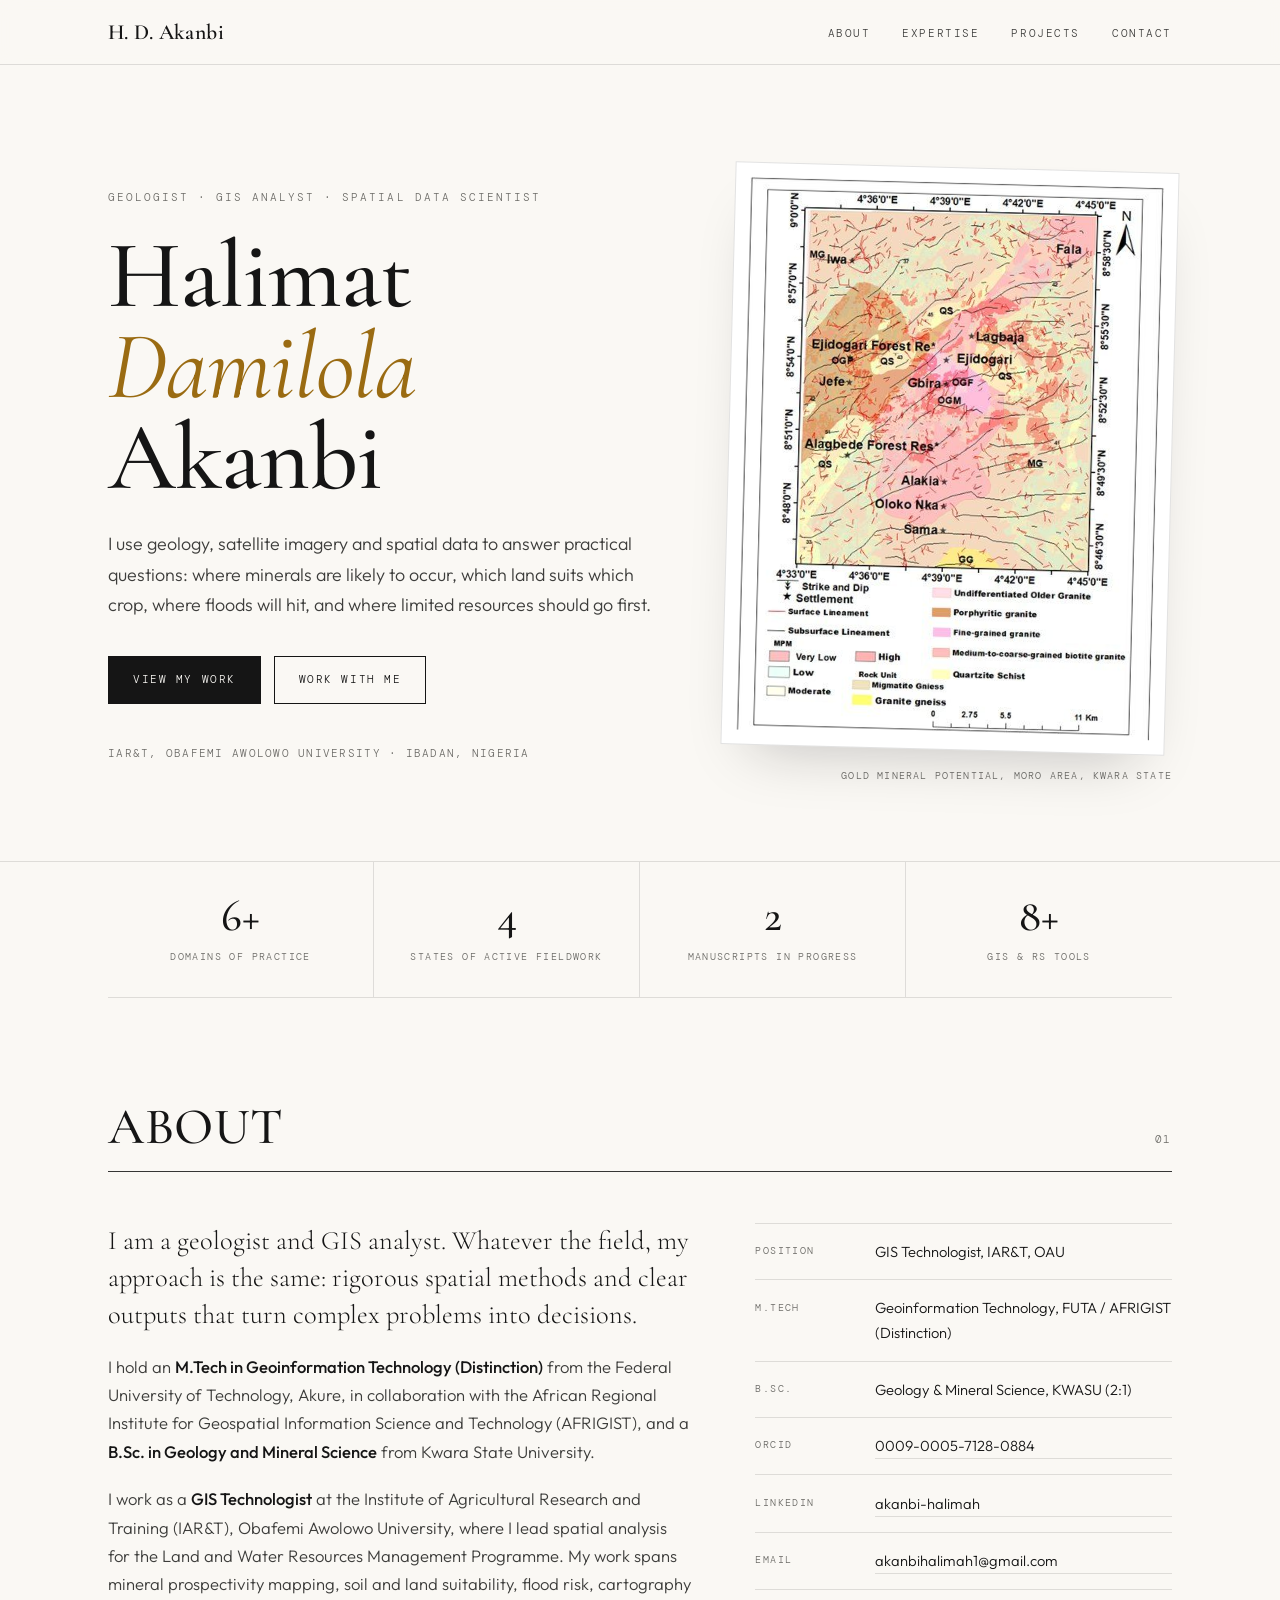
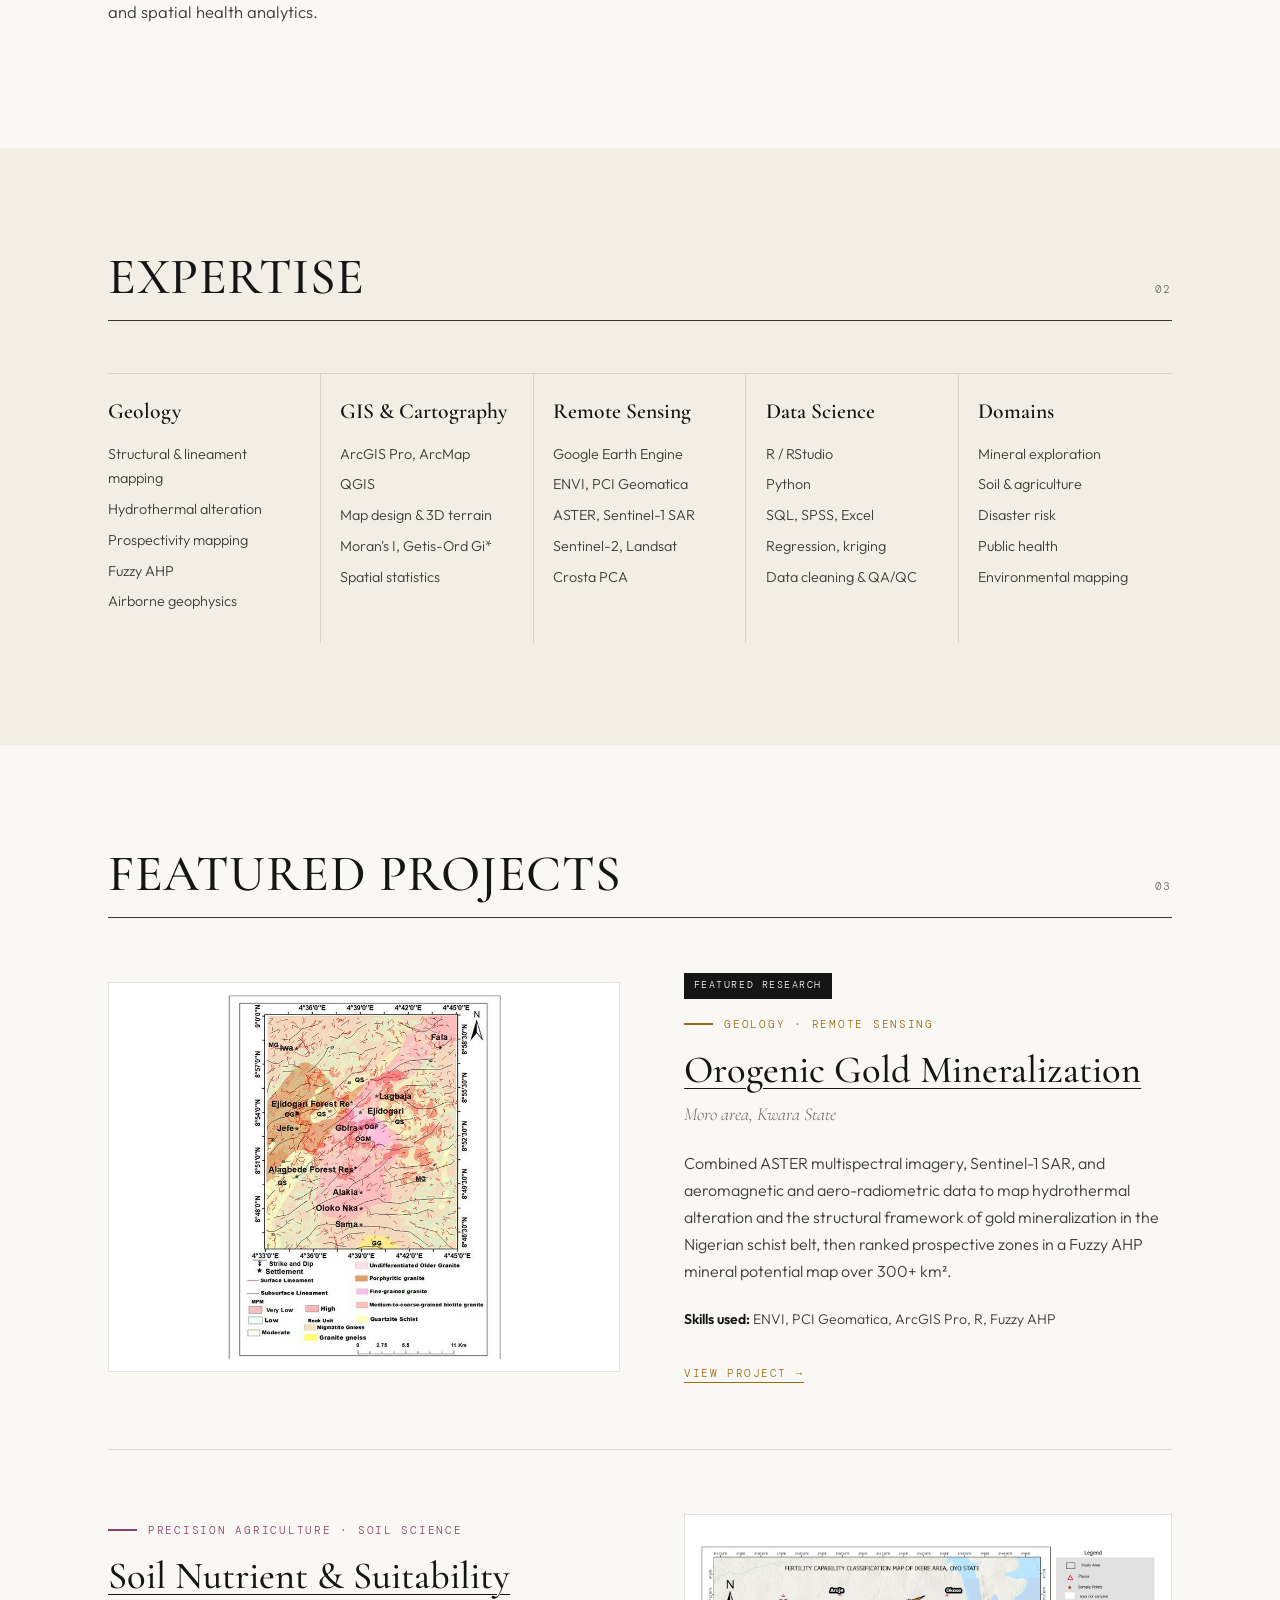
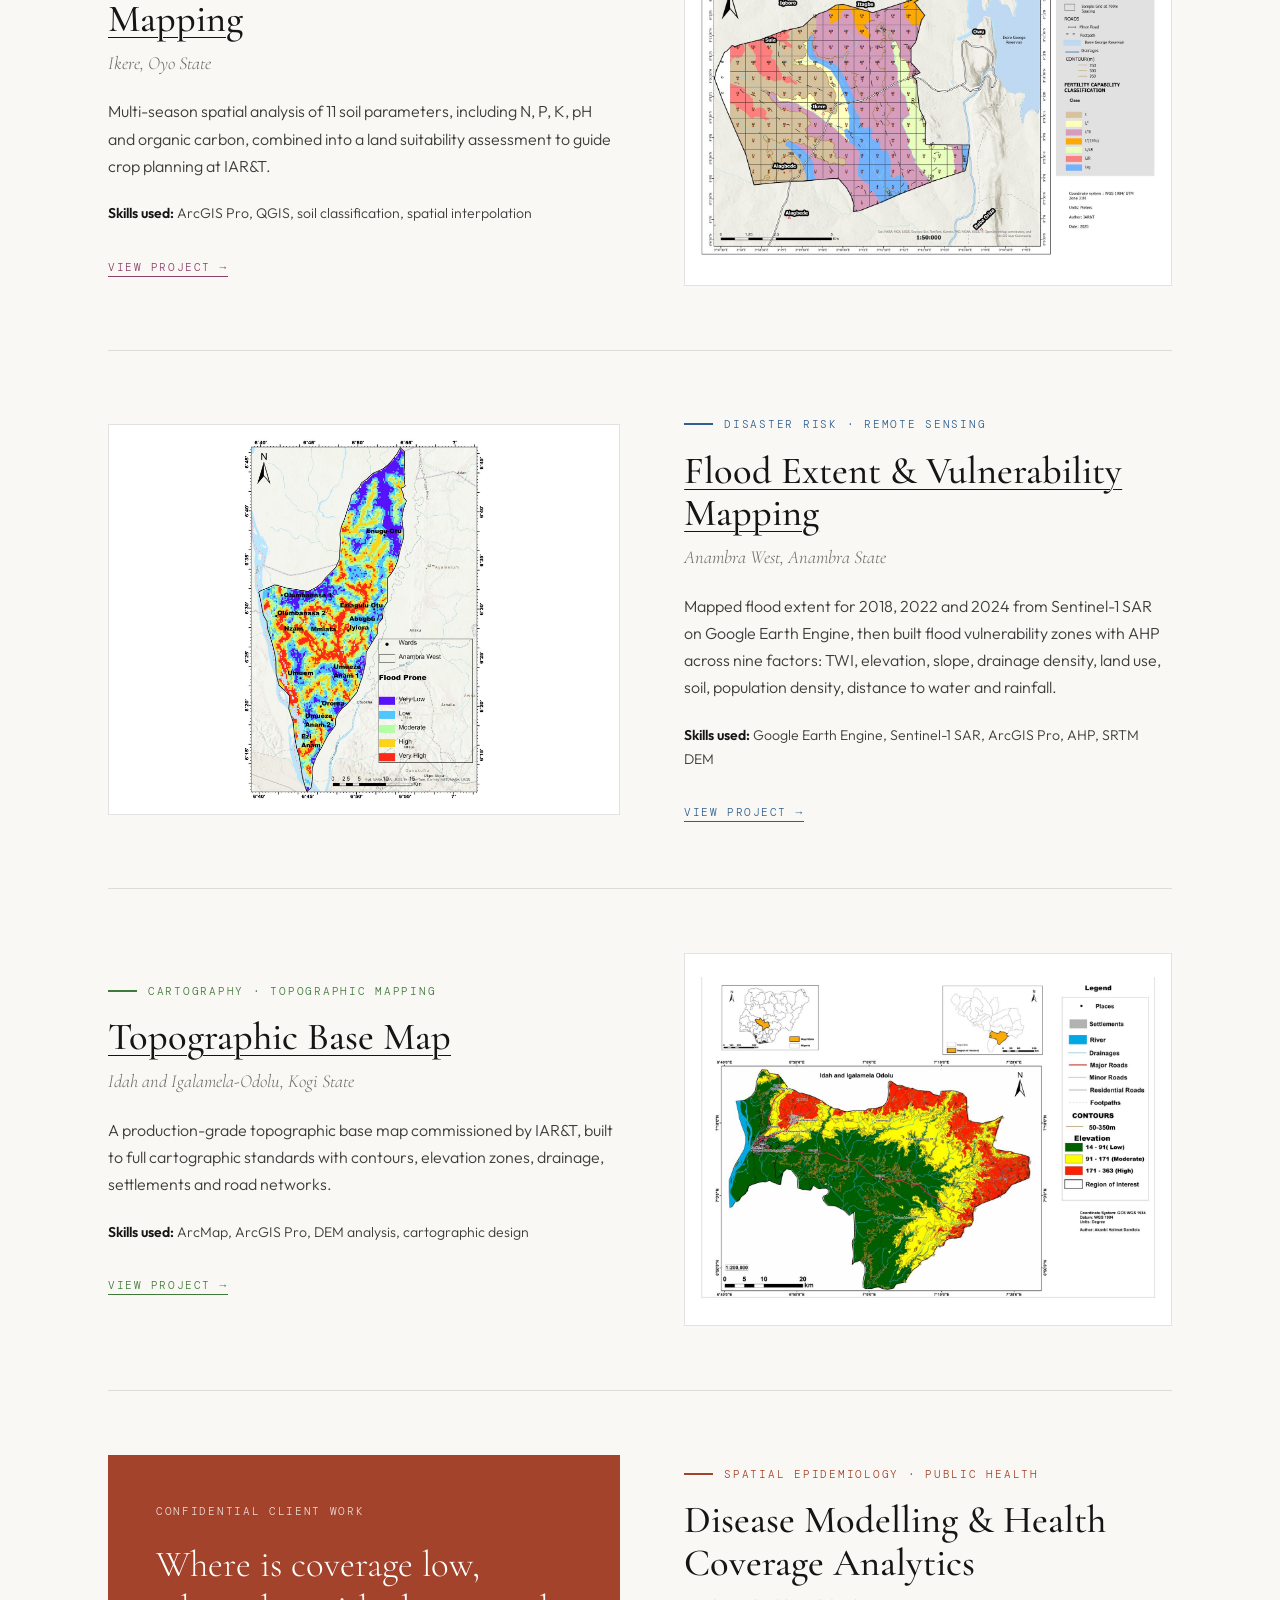
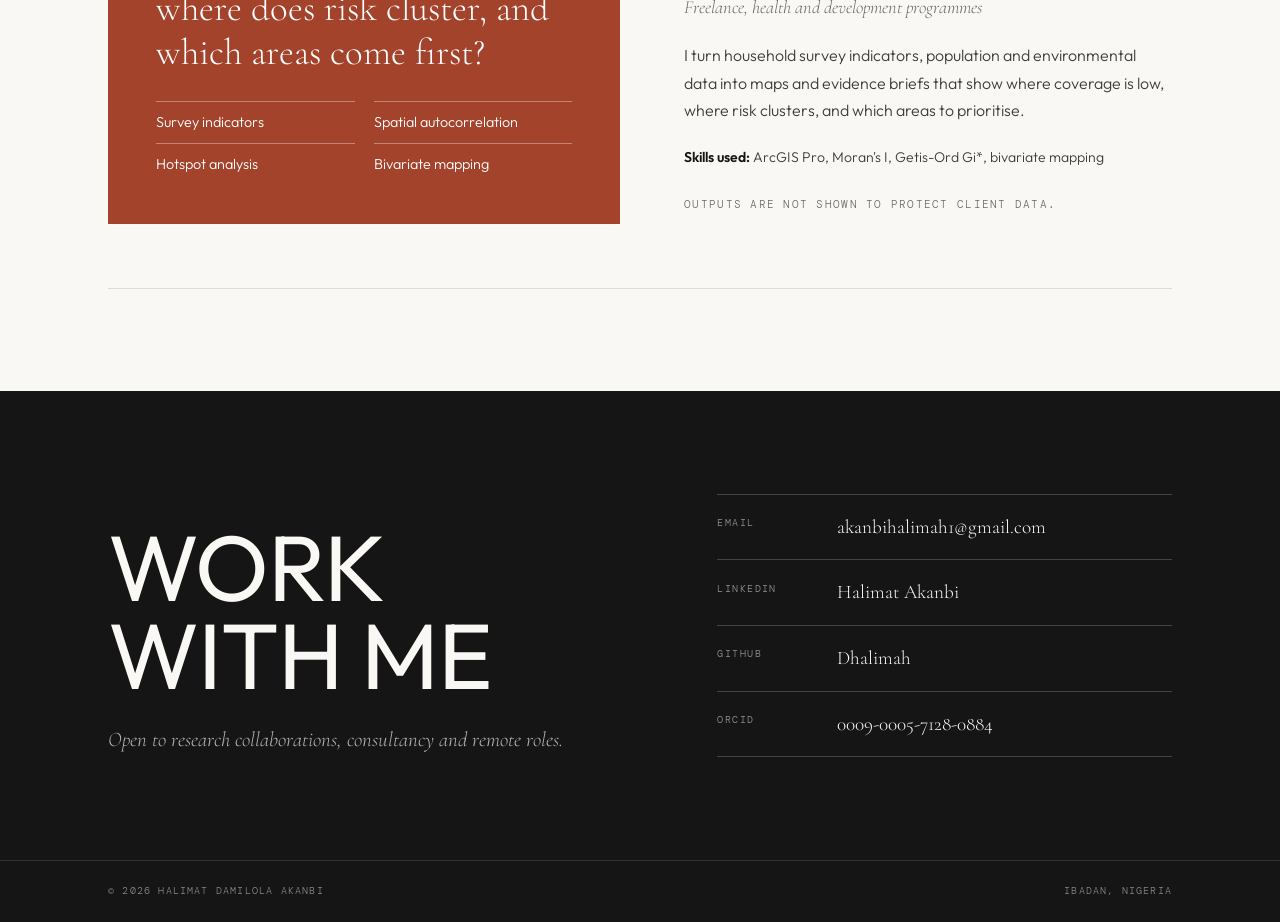
==== index.html @ be4db4fb "Light editorial redesign, remove confidential client project" ====
<!DOCTYPE html>
<html lang="en">
<head>
  <meta charset="UTF-8" />
  <meta name="viewport" content="width=device-width, initial-scale=1.0" />
  <title>Halimat Damilola Akanbi | Geologist and GIS Analyst</title>
  <meta name="description" content="Portfolio of Halimat Damilola Akanbi, geologist and GIS analyst: mineral prospectivity, soil and land mapping, flood risk, cartography and spatial health analytics." />
  <link rel="preconnect" href="https://fonts.googleapis.com">
  <link rel="preconnect" href="https://fonts.gstatic.com" crossorigin>
  <link href="https://fonts.googleapis.com/css2?family=Cormorant+Garamond:ital,wght@0,400;0,500;0,600;1,400&family=DM+Mono:wght@400;500&family=Outfit:wght@300;400;500;600&display=swap" rel="stylesheet">
  <style>
    *, *::before, *::after { margin: 0; padding: 0; box-sizing: border-box; }

    :root {
      --paper: #faf8f4;
      --paper-2: #f2eee6;
      --white: #ffffff;
      --ink: #151515;
      --ink-soft: #3d3d3b;
      --muted: #6b6a66;
      --rule: rgba(21,21,21,0.12);
      --rule-strong: rgba(21,21,21,0.85);

      /* one accent per project, taken from the maps themselves */
      --gold: #9a6b12;
      --soil: #8c3f6b;
      --flood: #2f5f8f;
      --topo: #3f7a3a;
      --health: #a3432c;

      --serif: 'Cormorant Garamond', Georgia, serif;
      --sans: 'Outfit', system-ui, sans-serif;
      --mono: 'DM Mono', ui-monospace, monospace;
      --max: 1160px;
      --gutter: clamp(16px, 4vw, 48px);
    }

    html { scroll-behavior: smooth; }
    body { background: var(--paper); color: var(--ink); font-family: var(--sans); font-weight: 300; line-height: 1.7; overflow-x: hidden; -webkit-font-smoothing: antialiased; }
    img { display: block; max-width: 100%; }
    a { color: inherit; }
    .wrap { max-width: var(--max); margin: 0 auto; padding: 0 var(--gutter); }

    /* NAV */
    nav { position: sticky; top: 0; z-index: 50; background: rgba(250,248,244,0.92); backdrop-filter: blur(10px); border-bottom: 1px solid var(--rule); }
    .nav-inner { display: flex; align-items: center; justify-content: space-between; height: 64px; }
    .logo { font-family: var(--serif); font-size: 1.35rem; font-weight: 600; letter-spacing: 0.02em; text-decoration: none; }
    .nav-links { display: flex; gap: 2rem; list-style: none; }
    .nav-links a { font-family: var(--mono); font-size: 0.7rem; letter-spacing: 0.14em; text-transform: uppercase; text-decoration: none; color: var(--ink-soft); transition: color .2s; }
    .nav-links a:hover { color: var(--ink); }

    /* HERO */
    .hero { padding: clamp(3.5rem, 8vw, 6.5rem) 0 clamp(3rem, 6vw, 5rem); border-bottom: 1px solid var(--rule); }
    .hero-grid { display: grid; grid-template-columns: 1.25fr 1fr; gap: clamp(2rem, 5vw, 5rem); align-items: center; }
    .eyebrow { font-family: var(--mono); font-size: 0.7rem; letter-spacing: 0.18em; text-transform: uppercase; color: var(--muted); margin-bottom: 1.4rem; }
    .hero h1 { font-family: var(--serif); font-weight: 500; font-size: clamp(3rem, 7.5vw, 6rem); line-height: 0.95; letter-spacing: -0.01em; margin-bottom: 1.6rem; }
    .hero h1 em { font-style: italic; font-weight: 400; color: var(--gold); }
    .hero-lede { font-size: clamp(1.02rem, 1.4vw, 1.15rem); color: var(--ink-soft); max-width: 34rem; margin-bottom: 2.2rem; }
    .actions { display: flex; flex-wrap: wrap; gap: 0.8rem; }
    .btn { display: inline-flex; align-items: center; gap: .5rem; padding: 0.85rem 1.5rem; font-family: var(--mono); font-size: 0.7rem; letter-spacing: 0.14em; text-transform: uppercase; text-decoration: none; border: 1px solid var(--ink); transition: background .2s, color .2s; }
    .btn-solid { background: var(--ink); color: var(--paper); }
    .btn-solid:hover { background: var(--gold); border-color: var(--gold); }
    .btn-line:hover { background: var(--ink); color: var(--paper); }
    .hero-plate { position: relative; }
    .hero-plate .frame { background: var(--white); border: 1px solid var(--rule); padding: 14px; box-shadow: 0 30px 60px -30px rgba(21,21,21,0.25); transform: rotate(1.5deg); }
    .hero-plate img { width: 100%; height: auto; aspect-ratio: 3 / 4; object-fit: contain; background: var(--white); }
    .hero-plate figcaption { font-family: var(--mono); font-size: 0.62rem; letter-spacing: 0.12em; text-transform: uppercase; color: var(--muted); margin-top: 1.1rem; text-align: right; }
    .hero-base { font-family: var(--mono); font-size: 0.66rem; letter-spacing: 0.12em; text-transform: uppercase; color: var(--muted); margin-top: 2.6rem; }

    /* STATS */
    .stats { display: grid; grid-template-columns: repeat(4, 1fr); border-bottom: 1px solid var(--rule); }
    .stat { padding: 2rem 1rem; text-align: center; border-right: 1px solid var(--rule); }
    .stat:last-child { border-right: none; }
    .stat-num { font-family: var(--serif); font-size: clamp(2rem, 4vw, 2.8rem); font-weight: 500; line-height: 1; display: block; }
    .stat-label { font-family: var(--mono); font-size: 0.62rem; letter-spacing: 0.14em; text-transform: uppercase; color: var(--muted); margin-top: .6rem; display: block; }

    /* SECTIONS */
    section { padding: clamp(4rem, 8vw, 6.5rem) 0; }
    .section-head { display: flex; align-items: baseline; justify-content: space-between; gap: 1rem; border-bottom: 1px solid var(--rule-strong); padding-bottom: 1rem; margin-bottom: clamp(2rem, 4vw, 3.2rem); }
    .section-head h2 { font-family: var(--serif); font-weight: 500; font-size: clamp(2rem, 4.5vw, 3.2rem); line-height: 1.05; text-transform: uppercase; letter-spacing: 0.01em; }
    .section-head .num { font-family: var(--mono); font-size: 0.7rem; letter-spacing: 0.14em; color: var(--muted); }

    /* ABOUT */
    .about-grid { display: grid; grid-template-columns: 1.4fr 1fr; gap: clamp(2rem, 5vw, 5rem); }
    .about-text p { font-size: 1.04rem; color: var(--ink-soft); margin-bottom: 1.2rem; }
    .about-text p:first-child { font-family: var(--serif); font-size: clamp(1.35rem, 2.2vw, 1.65rem); line-height: 1.4; color: var(--ink); }
    .about-text strong { font-weight: 500; color: var(--ink); }
    .facts { list-style: none; border-top: 1px solid var(--rule); }
    .facts li { display: grid; grid-template-columns: 6.5rem 1fr; gap: 1rem; padding: 0.95rem 0; border-bottom: 1px solid var(--rule); font-size: 0.92rem; }
    .facts span { font-family: var(--mono); font-size: 0.64rem; letter-spacing: 0.14em; text-transform: uppercase; color: var(--muted); padding-top: .2rem; }
    .facts a { text-decoration: none; border-bottom: 1px solid var(--rule); }
    .facts a:hover { border-color: var(--ink); }

    /* EXPERTISE */
    #expertise { background: var(--paper-2); }
    .skills { display: grid; grid-template-columns: repeat(5, 1fr); gap: 0; border-top: 1px solid var(--rule); }
    .skill { padding: 1.6rem 1.2rem 1.6rem 0; border-right: 1px solid var(--rule); padding-left: 1.2rem; }
    .skill:first-child { padding-left: 0; }
    .skill:last-child { border-right: none; }
    .skill h3 { font-family: var(--serif); font-size: 1.35rem; font-weight: 600; line-height: 1.15; margin-bottom: .9rem; }
    .skill ul { list-style: none; }
    .skill li { font-size: 0.9rem; color: var(--ink-soft); padding: .2rem 0; }

    /* PROJECTS */
    .project { display: grid; grid-template-columns: 1.05fr 1fr; gap: clamp(2rem, 5vw, 4.5rem); align-items: center; padding: clamp(2.5rem, 5vw, 4rem) 0; border-bottom: 1px solid var(--rule); }
    .project:first-of-type { padding-top: 0; }
    .project.flip .plate { order: 2; }
    .plate { display: block; background: var(--white); border: 1px solid var(--rule); padding: 12px; text-decoration: none; transition: transform .3s, box-shadow .3s; }
    .plate:hover { transform: translateY(-4px); box-shadow: 0 24px 48px -28px rgba(21,21,21,0.35); }
    .plate img { width: 100%; height: auto; aspect-ratio: 4 / 3; object-fit: contain; background: var(--white); }
    .plate.text-plate { aspect-ratio: auto; background: var(--health); color: #fff; padding: clamp(1.8rem, 4vw, 3rem); border: none; }
    .text-plate .tp-label { font-family: var(--mono); font-size: 0.66rem; letter-spacing: 0.16em; text-transform: uppercase; opacity: .8; margin-bottom: 1.4rem; }
    .text-plate .tp-big { font-family: var(--serif); font-size: clamp(1.6rem, 3vw, 2.3rem); line-height: 1.2; margin-bottom: 1.6rem; }
    .text-plate ul { list-style: none; display: grid; grid-template-columns: 1fr 1fr; gap: .5rem 1.2rem; }
    .text-plate li { font-size: .9rem; border-top: 1px solid rgba(255,255,255,.35); padding-top: .5rem; }
    .domain { font-family: var(--mono); font-size: 0.68rem; letter-spacing: 0.16em; text-transform: uppercase; margin-bottom: 1rem; display: flex; align-items: center; gap: .7rem; }
    .domain::before { content: ''; width: 1.8rem; height: 2px; background: currentColor; }
    .project h3 { font-family: var(--serif); font-weight: 500; font-size: clamp(1.7rem, 3vw, 2.4rem); line-height: 1.1; margin-bottom: .5rem; }
    .project h3 a { text-decoration: underline; text-decoration-thickness: 1px; text-underline-offset: 6px; }
    .project .place { font-family: var(--serif); font-style: italic; font-size: 1.15rem; color: var(--muted); margin-bottom: 1.2rem; }
    .project p.desc { color: var(--ink-soft); margin-bottom: 1.4rem; }
    .used { font-size: 0.88rem; color: var(--ink-soft); margin-bottom: 1.6rem; }
    .used b { font-weight: 600; color: var(--ink); }
    .more { font-family: var(--mono); font-size: 0.7rem; letter-spacing: 0.14em; text-transform: uppercase; text-decoration: none; border-bottom: 1px solid currentColor; padding-bottom: 2px; }
    .note { font-family: var(--mono); font-size: 0.66rem; letter-spacing: 0.12em; text-transform: uppercase; color: var(--muted); }
    .featured-tag { display: inline-block; font-family: var(--mono); font-size: 0.6rem; letter-spacing: 0.16em; text-transform: uppercase; background: var(--ink); color: var(--paper); padding: .3rem .6rem; margin-bottom: 1rem; }
    .c-gold { color: var(--gold); } .c-soil { color: var(--soil); } .c-flood { color: var(--flood); } .c-topo { color: var(--topo); } .c-health { color: var(--health); }

    /* CONTACT */
    #contact { background: var(--ink); color: var(--paper); }
    .contact-grid { display: grid; grid-template-columns: 1.2fr 1fr; gap: clamp(2rem, 5vw, 5rem); align-items: end; }
    #contact h2 { font-family: var(--sans); font-weight: 400; font-size: clamp(3rem, 8vw, 5.8rem); line-height: 0.95; letter-spacing: -0.01em; text-transform: uppercase; }
    #contact .sub { font-family: var(--serif); font-style: italic; font-size: 1.3rem; color: rgba(250,248,244,.7); margin-top: 1.4rem; }
    .contact-list { list-style: none; }
    .contact-list li { border-top: 1px solid rgba(250,248,244,.2); padding: 1rem 0; display: grid; grid-template-columns: 6.5rem 1fr; gap: 1rem; }
    .contact-list li:last-child { border-bottom: 1px solid rgba(250,248,244,.2); }
    .contact-list span { font-family: var(--mono); font-size: 0.64rem; letter-spacing: 0.14em; text-transform: uppercase; color: rgba(250,248,244,.55); padding-top: .2rem; }
    .contact-list a { font-family: var(--serif); font-size: 1.2rem; text-decoration: none; overflow-wrap: anywhere; }
    .contact-list a:hover { text-decoration: underline; text-underline-offset: 4px; }
    footer { background: var(--ink); color: rgba(250,248,244,.5); border-top: 1px solid rgba(250,248,244,.12); padding: 1.4rem 0; font-family: var(--mono); font-size: 0.62rem; letter-spacing: 0.12em; text-transform: uppercase; }
    footer .wrap { display: flex; justify-content: space-between; gap: 1rem; flex-wrap: wrap; }

    /* RESPONSIVE */
    @media (max-width: 960px) {
      .skills { grid-template-columns: repeat(2, 1fr); }
      .skill { border-right: none; border-bottom: 1px solid var(--rule); padding-left: 0; }
    }
    @media (max-width: 820px) {
      .nav-links { gap: 1.1rem; }
      .hero-grid, .about-grid, .contact-grid, .project { grid-template-columns: 1fr; }
      .hero-plate { max-width: 380px; }
      .project.flip .plate { order: 0; }
      .stats { grid-template-columns: repeat(2, 1fr); }
      .stat:nth-child(2) { border-right: none; }
      .stat:nth-child(-n+2) { border-bottom: 1px solid var(--rule); }
    }
    @media (max-width: 560px) {
      .nav-links li:nth-child(2) { display: none; }
      .nav-links a { font-size: 0.62rem; }
      .skills { grid-template-columns: 1fr; }
      .text-plate ul { grid-template-columns: 1fr; }
      .facts li, .contact-list li { grid-template-columns: 1fr; gap: .2rem; }
    }
  </style>
</head>
<body>

  <nav>
    <div class="wrap nav-inner">
      <a href="#" class="logo">H. D. Akanbi</a>
      <ul class="nav-links">
        <li><a href="#about">About</a></li>
        <li><a href="#expertise">Expertise</a></li>
        <li><a href="#projects">Projects</a></li>
        <li><a href="#contact">Contact</a></li>
      </ul>
    </div>
  </nav>

  <header class="hero">
    <div class="wrap hero-grid">
      <div>
        <p class="eyebrow">Geologist · GIS Analyst · Spatial Data Scientist</p>
        <h1>Halimat<br><em>Damilola</em><br>Akanbi</h1>
        <p class="hero-lede">
          I use geology, satellite imagery and spatial data to answer practical questions:
          where minerals are likely to occur, which land suits which crop, where floods will hit,
          and where limited resources should go first.
        </p>
        <div class="actions">
          <a href="#projects" class="btn btn-solid">View my work</a>
          <a href="#contact" class="btn btn-line">Work with me</a>
        </div>
        <p class="hero-base">IAR&amp;T, Obafemi Awolowo University · Ibadan, Nigeria</p>
      </div>
      <figure class="hero-plate">
        <div class="frame"><img src="thumb_gold.jpg" alt="Gold mineral potential map of the Moro area, Kwara State" width="506" height="676"></div>
        <figcaption>Gold mineral potential, Moro area, Kwara State</figcaption>
      </figure>
    </div>
  </header>

  <div class="wrap">
    <div class="stats">
      <div class="stat"><span class="stat-num">6+</span><span class="stat-label">Domains of practice</span></div>
      <div class="stat"><span class="stat-num">4</span><span class="stat-label">States of active fieldwork</span></div>
      <div class="stat"><span class="stat-num">2</span><span class="stat-label">Manuscripts in progress</span></div>
      <div class="stat"><span class="stat-num">8+</span><span class="stat-label">GIS &amp; RS tools</span></div>
    </div>
  </div>

  <section id="about">
    <div class="wrap">
      <div class="section-head"><h2>About</h2><span class="num">01</span></div>
      <div class="about-grid">
        <div class="about-text">
          <p>I am a geologist and GIS analyst. Whatever the field, my approach is the same: rigorous spatial methods and clear outputs that turn complex problems into decisions.</p>
          <p>I hold an <strong>M.Tech in Geoinformation Technology (Distinction)</strong> from the Federal University of Technology, Akure, in collaboration with the African Regional Institute for Geospatial Information Science and Technology (AFRIGIST), and a <strong>B.Sc. in Geology and Mineral Science</strong> from Kwara State University.</p>
          <p>I work as a <strong>GIS Technologist</strong> at the Institute of Agricultural Research and Training (IAR&amp;T), Obafemi Awolowo University, where I lead spatial analysis for the Land and Water Resources Management Programme. My work spans mineral prospectivity mapping, soil and land suitability, flood risk, cartography and spatial health analytics.</p>
        </div>
        <ul class="facts">
          <li><span>Position</span>GIS Technologist, IAR&amp;T, OAU</li>
          <li><span>M.Tech</span>Geoinformation Technology, FUTA / AFRIGIST (Distinction)</li>
          <li><span>B.Sc.</span>Geology &amp; Mineral Science, KWASU (2:1)</li>
          <li><span>ORCID</span><a href="https://orcid.org/0009-0005-7128-0884" target="_blank" rel="noopener">0009-0005-7128-0884</a></li>
          <li><span>LinkedIn</span><a href="https://www.linkedin.com/in/akanbi-halimah" target="_blank" rel="noopener">akanbi-halimah</a></li>
          <li><span>Email</span><a href="mailto:akanbihalimah1@gmail.com">akanbihalimah1@gmail.com</a></li>
        </ul>
      </div>
    </div>
  </section>

  <section id="expertise">
    <div class="wrap">
      <div class="section-head"><h2>Expertise</h2><span class="num">02</span></div>
      <div class="skills">
        <div class="skill">
          <h3>Geology</h3>
          <ul><li>Structural &amp; lineament mapping</li><li>Hydrothermal alteration</li><li>Prospectivity mapping</li><li>Fuzzy AHP</li><li>Airborne geophysics</li></ul>
        </div>
        <div class="skill">
          <h3>GIS &amp; Cartography</h3>
          <ul><li>ArcGIS Pro, ArcMap</li><li>QGIS</li><li>Map design &amp; 3D terrain</li><li>Moran's I, Getis-Ord Gi*</li><li>Spatial statistics</li></ul>
        </div>
        <div class="skill">
          <h3>Remote Sensing</h3>
          <ul><li>Google Earth Engine</li><li>ENVI, PCI Geomatica</li><li>ASTER, Sentinel-1 SAR</li><li>Sentinel-2, Landsat</li><li>Crosta PCA</li></ul>
        </div>
        <div class="skill">
          <h3>Data Science</h3>
          <ul><li>R / RStudio</li><li>Python</li><li>SQL, SPSS, Excel</li><li>Regression, kriging</li><li>Data cleaning &amp; QA/QC</li></ul>
        </div>
        <div class="skill">
          <h3>Domains</h3>
          <ul><li>Mineral exploration</li><li>Soil &amp; agriculture</li><li>Disaster risk</li><li>Public health</li><li>Environmental mapping</li></ul>
        </div>
      </div>
    </div>
  </section>

  <section id="projects">
    <div class="wrap">
      <div class="section-head"><h2>Featured Projects</h2><span class="num">03</span></div>

      <article class="project">
        <a class="plate" href="gold-mineralization.html"><img src="thumb_gold.jpg" alt="Gold mineral potential map, Moro area" loading="lazy" width="506" height="676"></a>
        <div>
          <span class="featured-tag">Featured research</span>
          <p class="domain c-gold">Geology · Remote Sensing</p>
          <h3><a href="gold-mineralization.html">Orogenic Gold Mineralization</a></h3>
          <p class="place">Moro area, Kwara State</p>
          <p class="desc">Combined ASTER multispectral imagery, Sentinel-1 SAR, and aeromagnetic and aero-radiometric data to map hydrothermal alteration and the structural framework of gold mineralization in the Nigerian schist belt, then ranked prospective zones in a Fuzzy AHP mineral potential map over 300+ km².</p>
          <p class="used"><b>Skills used:</b> ENVI, PCI Geomatica, ArcGIS Pro, R, Fuzzy AHP</p>
          <a class="more c-gold" href="gold-mineralization.html">View project →</a>
        </div>
      </article>

      <article class="project flip">
        <a class="plate" href="soil-mapping.html"><img src="thumb_soil.jpg" alt="Fertility capability classification map, Ikere area, Oyo State" loading="lazy" width="1400" height="957"></a>
        <div>
          <p class="domain c-soil">Precision Agriculture · Soil Science</p>
          <h3><a href="soil-mapping.html">Soil Nutrient &amp; Suitability Mapping</a></h3>
          <p class="place">Ikere, Oyo State</p>
          <p class="desc">Multi-season spatial analysis of 11 soil parameters, including N, P, K, pH and organic carbon, combined into a land suitability assessment to guide crop planning at IAR&amp;T.</p>
          <p class="used"><b>Skills used:</b> ArcGIS Pro, QGIS, soil classification, spatial interpolation</p>
          <a class="more c-soil" href="soil-mapping.html">View project →</a>
        </div>
      </article>

      <article class="project">
        <a class="plate" href="flood-vulnerability.html"><img src="thumb_flood.jpg" alt="Flood-prone areas map, Anambra West" loading="lazy" width="944" height="1400"></a>
        <div>
          <p class="domain c-flood">Disaster Risk · Remote Sensing</p>
          <h3><a href="flood-vulnerability.html">Flood Extent &amp; Vulnerability Mapping</a></h3>
          <p class="place">Anambra West, Anambra State</p>
          <p class="desc">Mapped flood extent for 2018, 2022 and 2024 from Sentinel-1 SAR on Google Earth Engine, then built flood vulnerability zones with AHP across nine factors: TWI, elevation, slope, drainage density, land use, soil, population density, distance to water and rainfall.</p>
          <p class="used"><b>Skills used:</b> Google Earth Engine, Sentinel-1 SAR, ArcGIS Pro, AHP, SRTM DEM</p>
          <a class="more c-flood" href="flood-vulnerability.html">View project →</a>
        </div>
      </article>

      <article class="project flip">
        <a class="plate" href="topographic-map.html"><img src="thumb_topo.jpg" alt="Topographic base map, Idah and Igalamela-Odolu" loading="lazy" width="1400" height="984"></a>
        <div>
          <p class="domain c-topo">Cartography · Topographic Mapping</p>
          <h3><a href="topographic-map.html">Topographic Base Map</a></h3>
          <p class="place">Idah and Igalamela-Odolu, Kogi State</p>
          <p class="desc">A production-grade topographic base map commissioned by IAR&amp;T, built to full cartographic standards with contours, elevation zones, drainage, settlements and road networks.</p>
          <p class="used"><b>Skills used:</b> ArcMap, ArcGIS Pro, DEM analysis, cartographic design</p>
          <a class="more c-topo" href="topographic-map.html">View project →</a>
        </div>
      </article>

      <article class="project">
        <div class="plate text-plate">
          <p class="tp-label">Confidential client work</p>
          <p class="tp-big">Where is coverage low, where does risk cluster, and which areas come first?</p>
          <ul><li>Survey indicators</li><li>Spatial autocorrelation</li><li>Hotspot analysis</li><li>Bivariate mapping</li></ul>
        </div>
        <div>
          <p class="domain c-health">Spatial Epidemiology · Public Health</p>
          <h3>Disease Modelling &amp; Health Coverage Analytics</h3>
          <p class="place">Freelance, health and development programmes</p>
          <p class="desc">I turn household survey indicators, population and environmental data into maps and evidence briefs that show where coverage is low, where risk clusters, and which areas to prioritise.</p>
          <p class="used"><b>Skills used:</b> ArcGIS Pro, Moran's I, Getis-Ord Gi*, bivariate mapping</p>
          <p class="note">Outputs are not shown to protect client data.</p>
        </div>
      </article>
    </div>
  </section>

  <section id="contact">
    <div class="wrap contact-grid">
      <div>
        <h2>Work<br>with me</h2>
        <p class="sub">Open to research collaborations, consultancy and remote roles.</p>
      </div>
      <ul class="contact-list">
        <li><span>Email</span><a href="mailto:akanbihalimah1@gmail.com">akanbihalimah1@gmail.com</a></li>
        <li><span>LinkedIn</span><a href="https://www.linkedin.com/in/akanbi-halimah" target="_blank" rel="noopener">Halimat Akanbi</a></li>
        <li><span>GitHub</span><a href="https://github.com/Dhalimah" target="_blank" rel="noopener">Dhalimah</a></li>
        <li><span>ORCID</span><a href="https://orcid.org/0009-0005-7128-0884" target="_blank" rel="noopener">0009-0005-7128-0884</a></li>
      </ul>
    </div>
  </section>
  <footer>
    <div class="wrap"><span>© 2026 Halimat Damilola Akanbi</span><span>Ibadan, Nigeria</span></div>
  </footer>

</body>
</html>
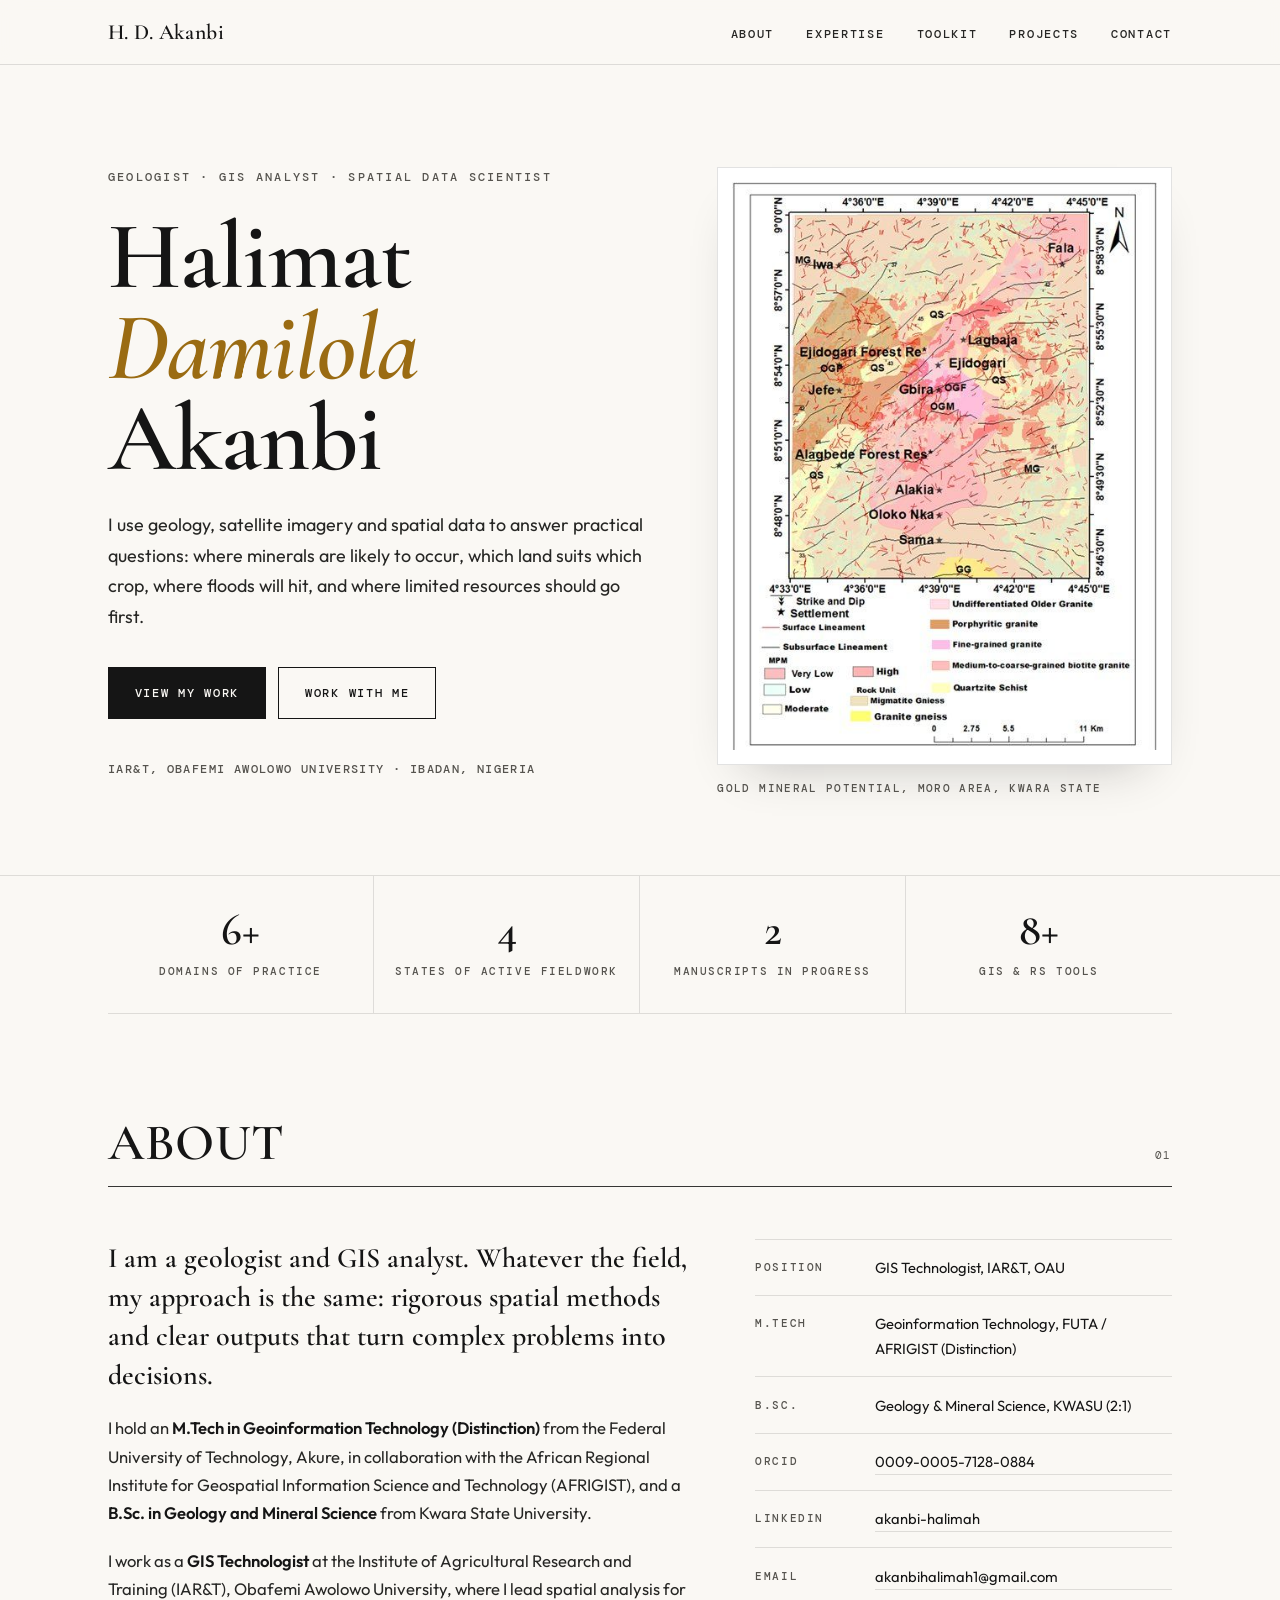
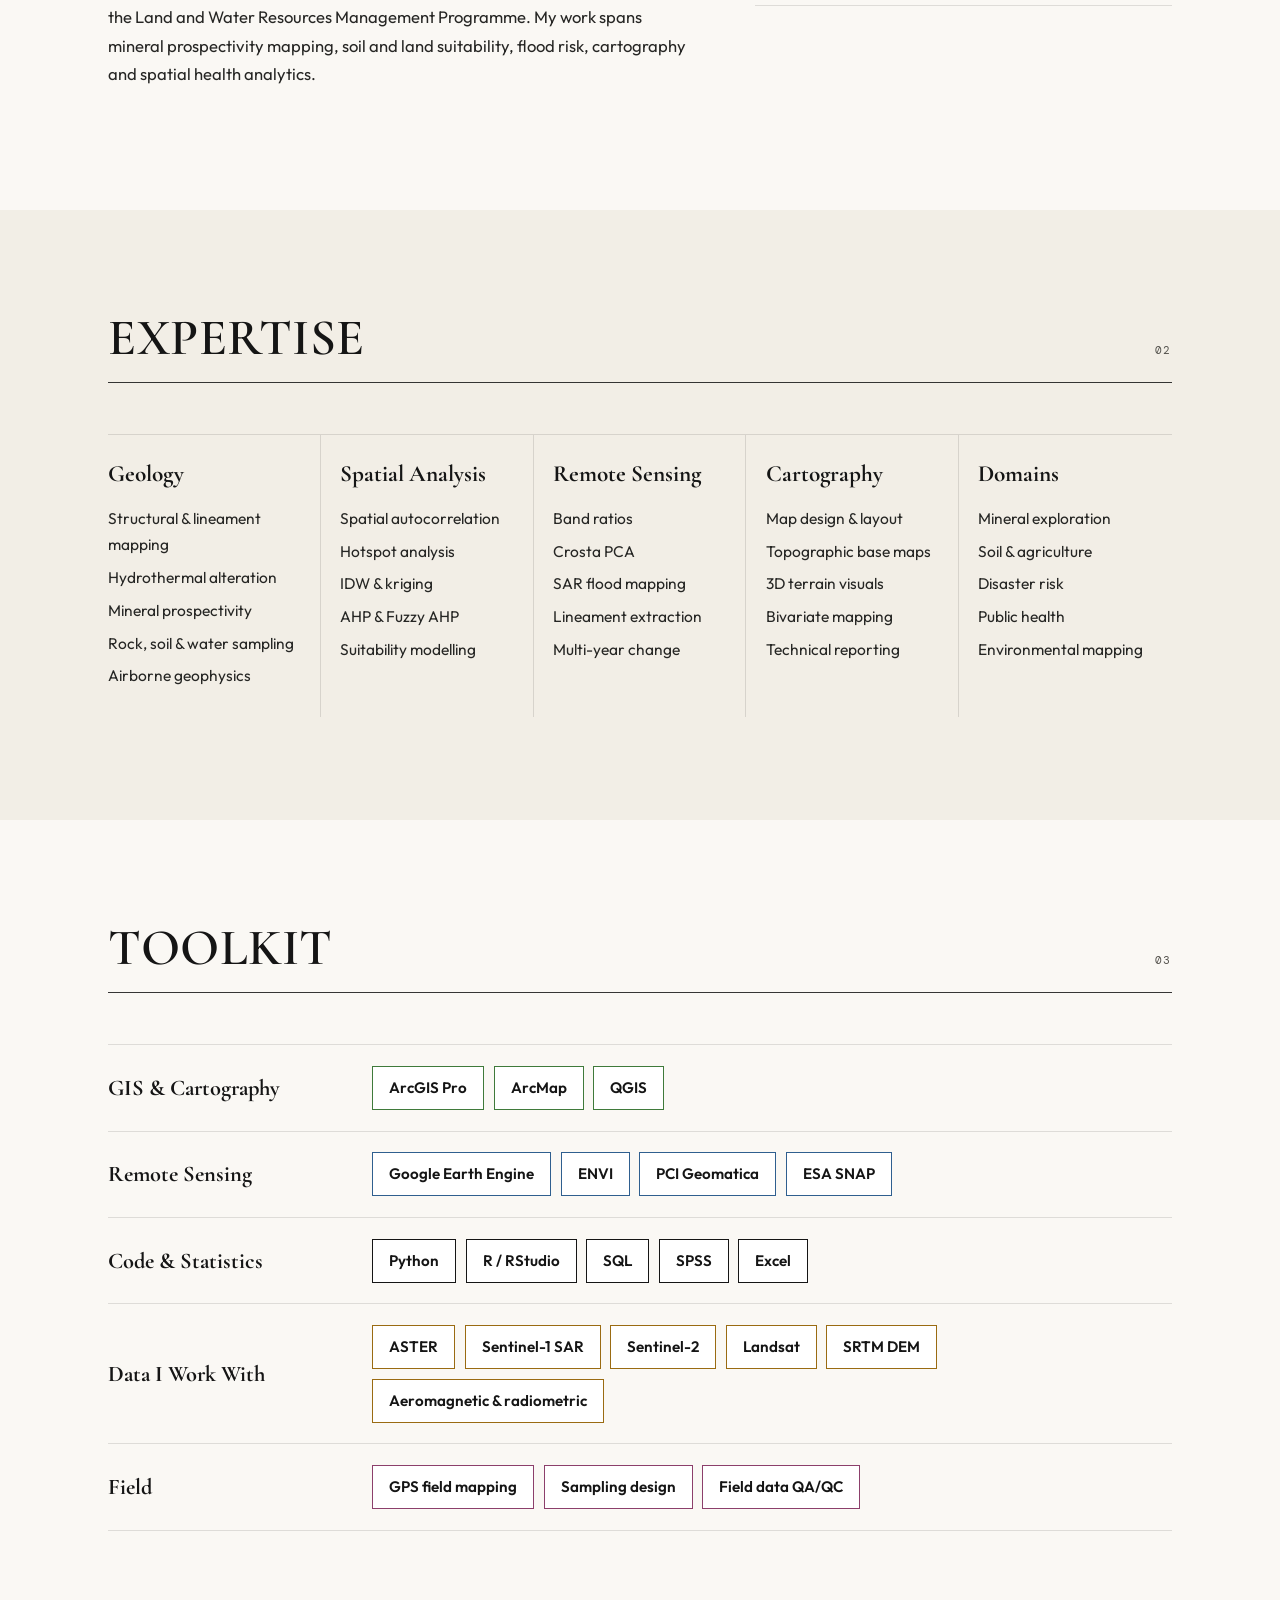
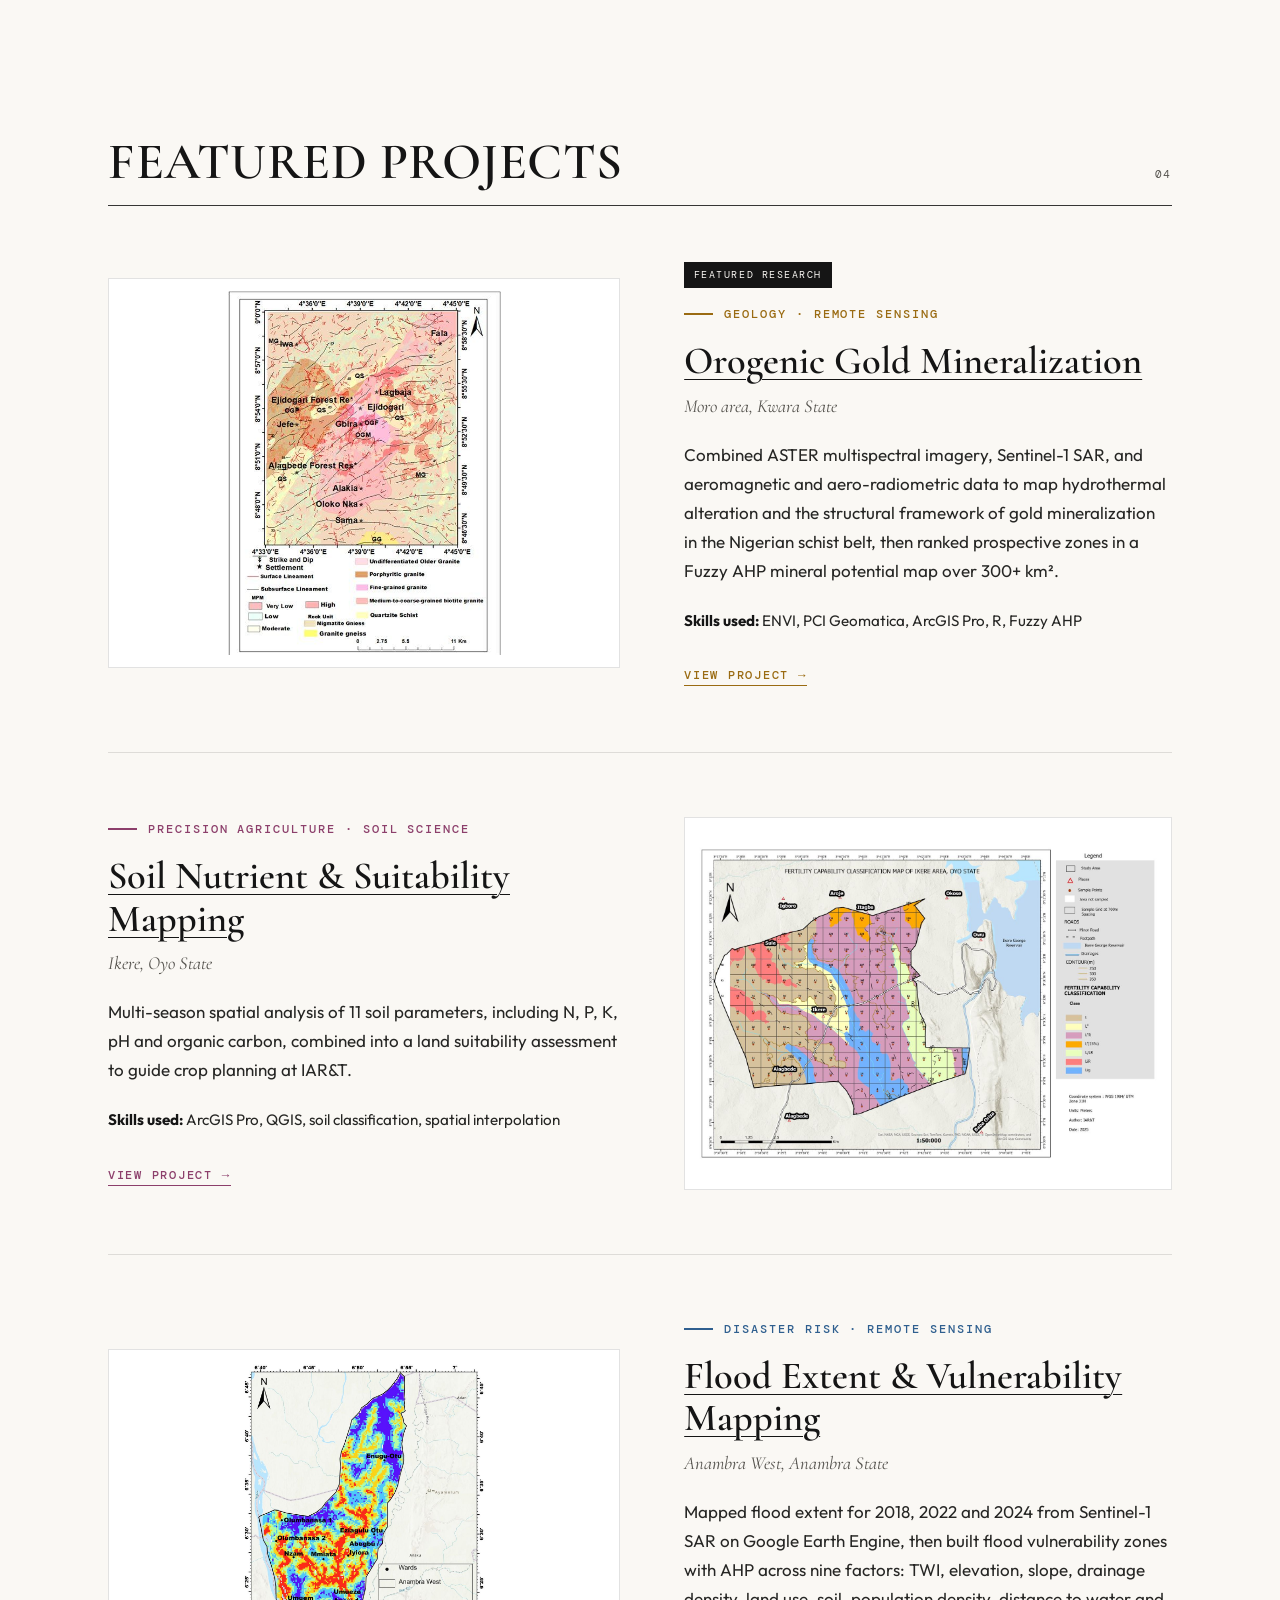
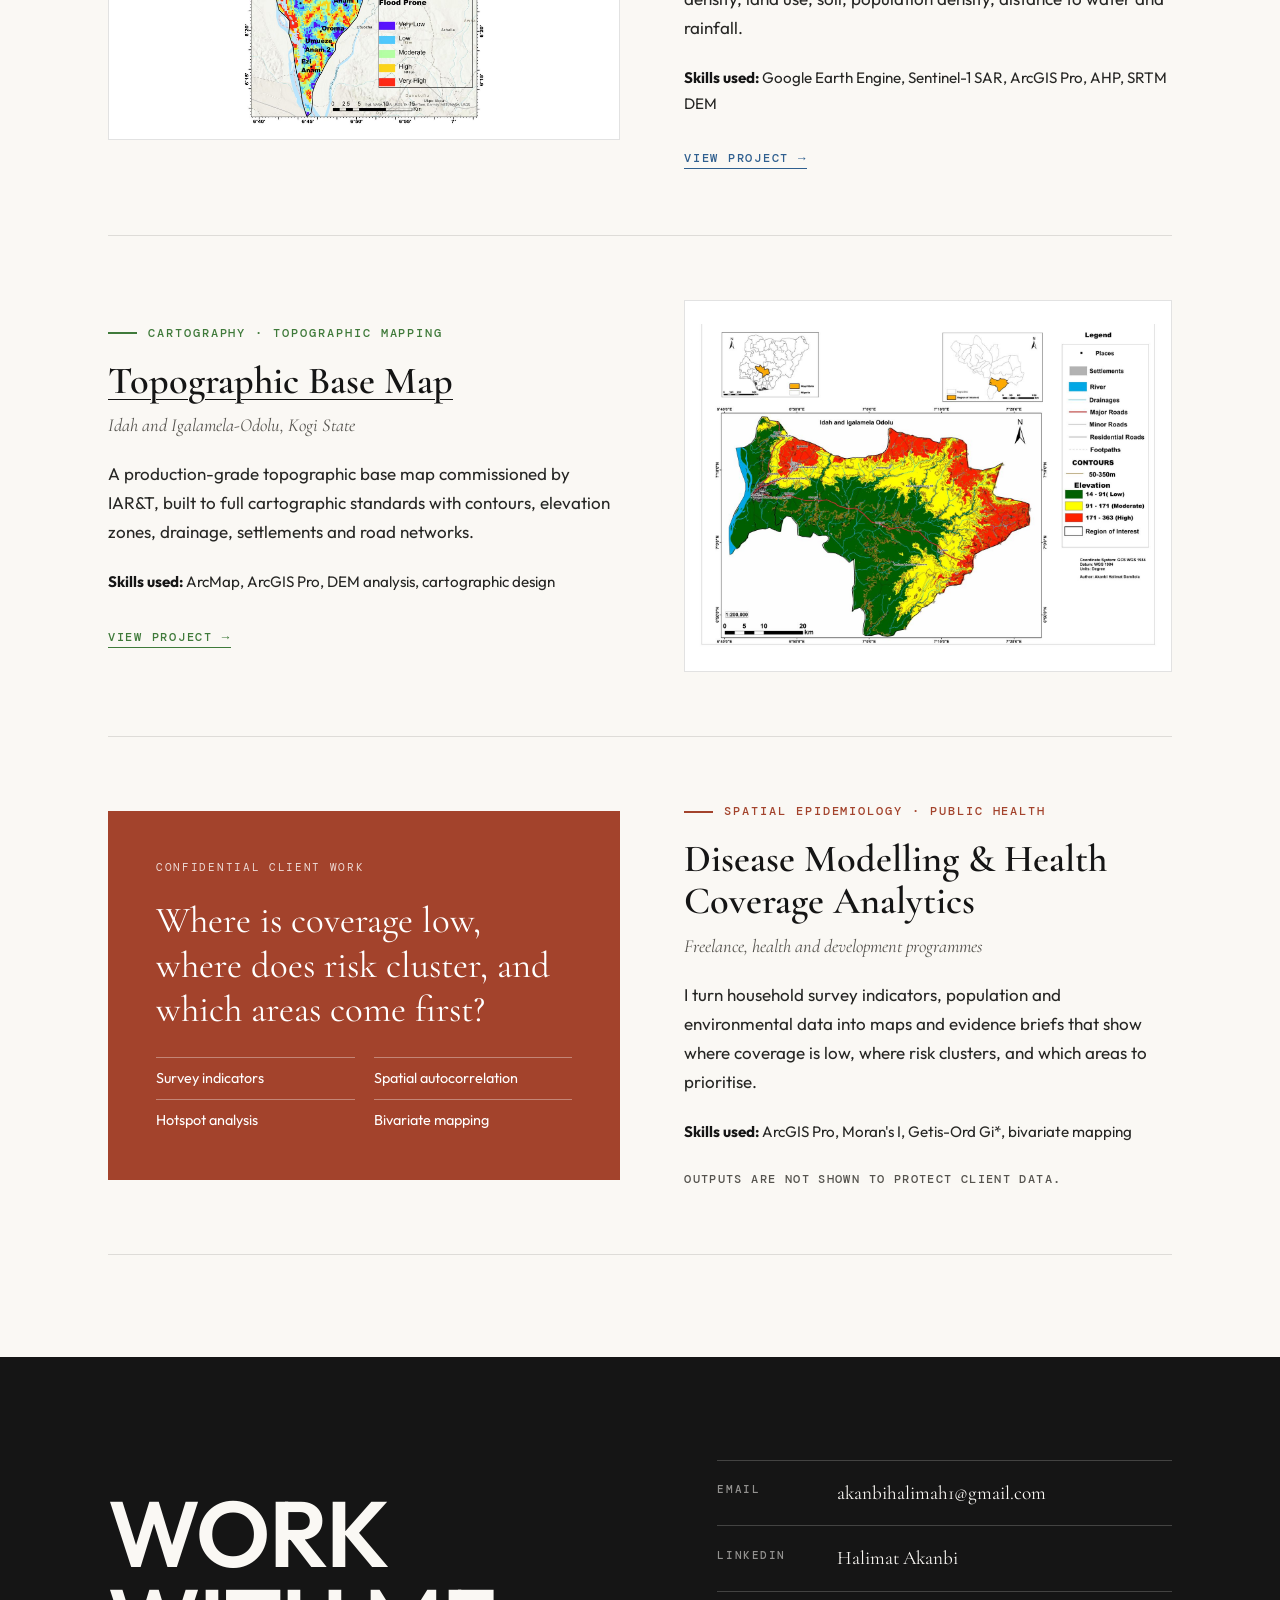
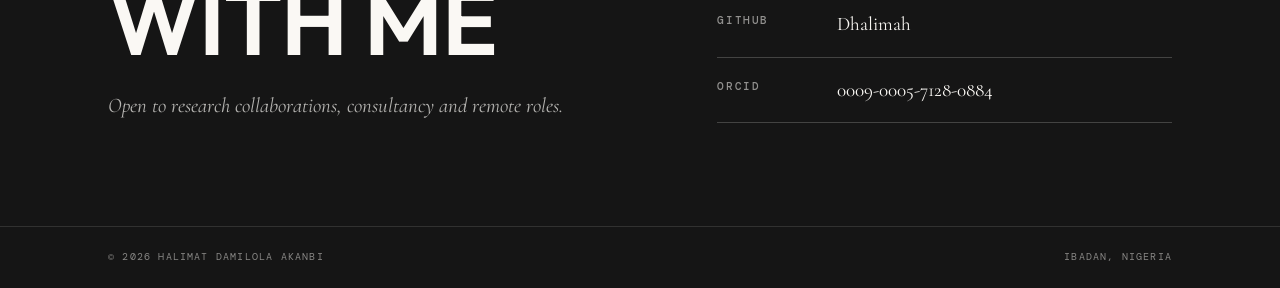
==== commit e2f4b444: "Bolder text, aligned hero map, add Toolkit section" ====
--- a/index.html
+++ b/index.html
@@ -7,7 +7,7 @@
   <meta name="description" content="Portfolio of Halimat Damilola Akanbi, geologist and GIS analyst: mineral prospectivity, soil and land mapping, flood risk, cartography and spatial health analytics." />
   <link rel="preconnect" href="https://fonts.googleapis.com">
   <link rel="preconnect" href="https://fonts.gstatic.com" crossorigin>
-  <link href="https://fonts.googleapis.com/css2?family=Cormorant+Garamond:ital,wght@0,400;0,500;0,600;1,400&family=DM+Mono:wght@400;500&family=Outfit:wght@300;400;500;600&display=swap" rel="stylesheet">
+  <link href="https://fonts.googleapis.com/css2?family=Cormorant+Garamond:ital,wght@0,500;0,600;0,700;1,500;1,600&family=DM+Mono:wght@500&family=Outfit:wght@400;500;600;700&display=swap" rel="stylesheet">
   <style>
     *, *::before, *::after { margin: 0; padding: 0; box-sizing: border-box; }
 
@@ -16,8 +16,8 @@
       --paper-2: #f2eee6;
       --white: #ffffff;
       --ink: #151515;
-      --ink-soft: #3d3d3b;
-      --muted: #6b6a66;
+      --ink-soft: #262624;
+      --muted: #55534e;
       --rule: rgba(21,21,21,0.12);
       --rule-strong: rgba(21,21,21,0.85);
 
@@ -36,7 +36,7 @@
     }
 
     html { scroll-behavior: smooth; }
-    body { background: var(--paper); color: var(--ink); font-family: var(--sans); font-weight: 300; line-height: 1.7; overflow-x: hidden; -webkit-font-smoothing: antialiased; }
+    body { background: var(--paper); color: var(--ink); font-family: var(--sans); font-weight: 400; font-size: 17px; line-height: 1.7; overflow-x: hidden; -webkit-font-smoothing: antialiased; }
     img { display: block; max-width: 100%; }
     a { color: inherit; }
     .wrap { max-width: var(--max); margin: 0 auto; padding: 0 var(--gutter); }
@@ -46,48 +46,48 @@
     .nav-inner { display: flex; align-items: center; justify-content: space-between; height: 64px; }
     .logo { font-family: var(--serif); font-size: 1.35rem; font-weight: 600; letter-spacing: 0.02em; text-decoration: none; }
     .nav-links { display: flex; gap: 2rem; list-style: none; }
-    .nav-links a { font-family: var(--mono); font-size: 0.7rem; letter-spacing: 0.14em; text-transform: uppercase; text-decoration: none; color: var(--ink-soft); transition: color .2s; }
+    .nav-links a { font-family: var(--mono); font-weight: 500; font-size: 0.76rem; letter-spacing: 0.14em; text-transform: uppercase; text-decoration: none; color: var(--ink-soft); transition: color .2s; }
     .nav-links a:hover { color: var(--ink); }
 
     /* HERO */
     .hero { padding: clamp(3.5rem, 8vw, 6.5rem) 0 clamp(3rem, 6vw, 5rem); border-bottom: 1px solid var(--rule); }
-    .hero-grid { display: grid; grid-template-columns: 1.25fr 1fr; gap: clamp(2rem, 5vw, 5rem); align-items: center; }
-    .eyebrow { font-family: var(--mono); font-size: 0.7rem; letter-spacing: 0.18em; text-transform: uppercase; color: var(--muted); margin-bottom: 1.4rem; }
-    .hero h1 { font-family: var(--serif); font-weight: 500; font-size: clamp(3rem, 7.5vw, 6rem); line-height: 0.95; letter-spacing: -0.01em; margin-bottom: 1.6rem; }
-    .hero h1 em { font-style: italic; font-weight: 400; color: var(--gold); }
+    .hero-grid { display: grid; grid-template-columns: 1.2fr 1fr; gap: clamp(2rem, 5vw, 5rem); align-items: start; }
+    .eyebrow { font-family: var(--mono); font-weight: 500; font-size: 0.78rem; letter-spacing: 0.18em; text-transform: uppercase; color: var(--muted); margin-bottom: 1.4rem; }
+    .hero h1 { font-family: var(--serif); font-weight: 600; font-size: clamp(3rem, 7.5vw, 6rem); line-height: 0.95; letter-spacing: -0.01em; margin-bottom: 1.6rem; }
+    .hero h1 em { font-style: italic; font-weight: 600; color: var(--gold); }
     .hero-lede { font-size: clamp(1.02rem, 1.4vw, 1.15rem); color: var(--ink-soft); max-width: 34rem; margin-bottom: 2.2rem; }
     .actions { display: flex; flex-wrap: wrap; gap: 0.8rem; }
-    .btn { display: inline-flex; align-items: center; gap: .5rem; padding: 0.85rem 1.5rem; font-family: var(--mono); font-size: 0.7rem; letter-spacing: 0.14em; text-transform: uppercase; text-decoration: none; border: 1px solid var(--ink); transition: background .2s, color .2s; }
+    .btn { display: inline-flex; align-items: center; gap: .5rem; padding: 0.9rem 1.6rem; font-family: var(--mono); font-weight: 500; font-size: 0.76rem; letter-spacing: 0.14em; text-transform: uppercase; text-decoration: none; border: 1px solid var(--ink); transition: background .2s, color .2s; }
     .btn-solid { background: var(--ink); color: var(--paper); }
     .btn-solid:hover { background: var(--gold); border-color: var(--gold); }
     .btn-line:hover { background: var(--ink); color: var(--paper); }
     .hero-plate { position: relative; }
-    .hero-plate .frame { background: var(--white); border: 1px solid var(--rule); padding: 14px; box-shadow: 0 30px 60px -30px rgba(21,21,21,0.25); transform: rotate(1.5deg); }
-    .hero-plate img { width: 100%; height: auto; aspect-ratio: 3 / 4; object-fit: contain; background: var(--white); }
-    .hero-plate figcaption { font-family: var(--mono); font-size: 0.62rem; letter-spacing: 0.12em; text-transform: uppercase; color: var(--muted); margin-top: 1.1rem; text-align: right; }
-    .hero-base { font-family: var(--mono); font-size: 0.66rem; letter-spacing: 0.12em; text-transform: uppercase; color: var(--muted); margin-top: 2.6rem; }
+    .hero-plate .frame { background: var(--white); border: 1px solid var(--rule); padding: 14px; box-shadow: 0 24px 50px -30px rgba(21,21,21,0.3); }
+    .hero-plate img { width: 100%; height: auto; }
+    .hero-plate { margin: 0; } .hero-plate figcaption { font-family: var(--mono); font-weight: 500; font-size: 0.7rem; letter-spacing: 0.12em; text-transform: uppercase; color: var(--muted); margin-top: .9rem; }
+    .hero-base { font-family: var(--mono); font-weight: 500; font-size: 0.72rem; letter-spacing: 0.12em; text-transform: uppercase; color: var(--muted); margin-top: 2.6rem; }
 
     /* STATS */
     .stats { display: grid; grid-template-columns: repeat(4, 1fr); border-bottom: 1px solid var(--rule); }
     .stat { padding: 2rem 1rem; text-align: center; border-right: 1px solid var(--rule); }
     .stat:last-child { border-right: none; }
-    .stat-num { font-family: var(--serif); font-size: clamp(2rem, 4vw, 2.8rem); font-weight: 500; line-height: 1; display: block; }
-    .stat-label { font-family: var(--mono); font-size: 0.62rem; letter-spacing: 0.14em; text-transform: uppercase; color: var(--muted); margin-top: .6rem; display: block; }
+    .stat-num { font-family: var(--serif); font-size: clamp(2rem, 4vw, 2.8rem); font-weight: 600; line-height: 1; display: block; }
+    .stat-label { font-family: var(--mono); font-weight: 500; font-size: 0.7rem; letter-spacing: 0.14em; text-transform: uppercase; color: var(--muted); margin-top: .6rem; display: block; }
 
     /* SECTIONS */
     section { padding: clamp(4rem, 8vw, 6.5rem) 0; }
     .section-head { display: flex; align-items: baseline; justify-content: space-between; gap: 1rem; border-bottom: 1px solid var(--rule-strong); padding-bottom: 1rem; margin-bottom: clamp(2rem, 4vw, 3.2rem); }
-    .section-head h2 { font-family: var(--serif); font-weight: 500; font-size: clamp(2rem, 4.5vw, 3.2rem); line-height: 1.05; text-transform: uppercase; letter-spacing: 0.01em; }
+    .section-head h2 { font-family: var(--serif); font-weight: 600; font-size: clamp(2rem, 4.5vw, 3.2rem); line-height: 1.05; text-transform: uppercase; letter-spacing: 0.01em; }
     .section-head .num { font-family: var(--mono); font-size: 0.7rem; letter-spacing: 0.14em; color: var(--muted); }
 
     /* ABOUT */
     .about-grid { display: grid; grid-template-columns: 1.4fr 1fr; gap: clamp(2rem, 5vw, 5rem); }
     .about-text p { font-size: 1.04rem; color: var(--ink-soft); margin-bottom: 1.2rem; }
-    .about-text p:first-child { font-family: var(--serif); font-size: clamp(1.35rem, 2.2vw, 1.65rem); line-height: 1.4; color: var(--ink); }
-    .about-text strong { font-weight: 500; color: var(--ink); }
+    .about-text p:first-child { font-family: var(--serif); font-weight: 600; font-size: clamp(1.4rem, 2.3vw, 1.75rem); line-height: 1.4; color: var(--ink); }
+    .about-text strong { font-weight: 600; color: var(--ink); }
     .facts { list-style: none; border-top: 1px solid var(--rule); }
     .facts li { display: grid; grid-template-columns: 6.5rem 1fr; gap: 1rem; padding: 0.95rem 0; border-bottom: 1px solid var(--rule); font-size: 0.92rem; }
-    .facts span { font-family: var(--mono); font-size: 0.64rem; letter-spacing: 0.14em; text-transform: uppercase; color: var(--muted); padding-top: .2rem; }
+    .facts span { font-family: var(--mono); font-weight: 500; font-size: 0.7rem; letter-spacing: 0.14em; text-transform: uppercase; color: var(--muted); padding-top: .2rem; }
     .facts a { text-decoration: none; border-bottom: 1px solid var(--rule); }
     .facts a:hover { border-color: var(--ink); }
 
@@ -97,9 +97,22 @@
     .skill { padding: 1.6rem 1.2rem 1.6rem 0; border-right: 1px solid var(--rule); padding-left: 1.2rem; }
     .skill:first-child { padding-left: 0; }
     .skill:last-child { border-right: none; }
-    .skill h3 { font-family: var(--serif); font-size: 1.35rem; font-weight: 600; line-height: 1.15; margin-bottom: .9rem; }
+    .skill h3 { font-family: var(--serif); font-size: 1.45rem; font-weight: 700; line-height: 1.15; margin-bottom: .9rem; }
     .skill ul { list-style: none; }
-    .skill li { font-size: 0.9rem; color: var(--ink-soft); padding: .2rem 0; }
+    .skill li { font-size: 0.97rem; color: var(--ink-soft); padding: .2rem 0; }
+
+
+    /* TOOLKIT */
+    .tools { border-top: 1px solid var(--rule); }
+    .tool-row { display: grid; grid-template-columns: 15rem 1fr; gap: 1.5rem; align-items: center; padding: 1.3rem 0; border-bottom: 1px solid var(--rule); }
+    .tool-row h3 { font-family: var(--serif); font-weight: 700; font-size: 1.4rem; line-height: 1.15; }
+    .tool-row ul { list-style: none; display: flex; flex-wrap: wrap; gap: .6rem; }
+    .tool-row li { font-weight: 600; font-size: .95rem; padding: .5rem 1rem; border: 1.5px solid var(--ink); background: var(--white); }
+    .tool-row:nth-child(1) li { border-color: var(--topo); }
+    .tool-row:nth-child(2) li { border-color: var(--flood); }
+    .tool-row:nth-child(3) li { border-color: var(--ink); }
+    .tool-row:nth-child(4) li { border-color: var(--gold); }
+    .tool-row:nth-child(5) li { border-color: var(--soil); }
 
     /* PROJECTS */
     .project { display: grid; grid-template-columns: 1.05fr 1fr; gap: clamp(2rem, 5vw, 4.5rem); align-items: center; padding: clamp(2.5rem, 5vw, 4rem) 0; border-bottom: 1px solid var(--rule); }
@@ -113,28 +126,28 @@
     .text-plate .tp-big { font-family: var(--serif); font-size: clamp(1.6rem, 3vw, 2.3rem); line-height: 1.2; margin-bottom: 1.6rem; }
     .text-plate ul { list-style: none; display: grid; grid-template-columns: 1fr 1fr; gap: .5rem 1.2rem; }
     .text-plate li { font-size: .9rem; border-top: 1px solid rgba(255,255,255,.35); padding-top: .5rem; }
-    .domain { font-family: var(--mono); font-size: 0.68rem; letter-spacing: 0.16em; text-transform: uppercase; margin-bottom: 1rem; display: flex; align-items: center; gap: .7rem; }
+    .domain { font-family: var(--mono); font-weight: 500; font-size: 0.76rem; letter-spacing: 0.16em; text-transform: uppercase; margin-bottom: 1rem; display: flex; align-items: center; gap: .7rem; }
     .domain::before { content: ''; width: 1.8rem; height: 2px; background: currentColor; }
-    .project h3 { font-family: var(--serif); font-weight: 500; font-size: clamp(1.7rem, 3vw, 2.4rem); line-height: 1.1; margin-bottom: .5rem; }
+    .project h3 { font-family: var(--serif); font-weight: 600; font-size: clamp(1.7rem, 3vw, 2.4rem); line-height: 1.1; margin-bottom: .5rem; }
     .project h3 a { text-decoration: underline; text-decoration-thickness: 1px; text-underline-offset: 6px; }
     .project .place { font-family: var(--serif); font-style: italic; font-size: 1.15rem; color: var(--muted); margin-bottom: 1.2rem; }
     .project p.desc { color: var(--ink-soft); margin-bottom: 1.4rem; }
-    .used { font-size: 0.88rem; color: var(--ink-soft); margin-bottom: 1.6rem; }
-    .used b { font-weight: 600; color: var(--ink); }
-    .more { font-family: var(--mono); font-size: 0.7rem; letter-spacing: 0.14em; text-transform: uppercase; text-decoration: none; border-bottom: 1px solid currentColor; padding-bottom: 2px; }
-    .note { font-family: var(--mono); font-size: 0.66rem; letter-spacing: 0.12em; text-transform: uppercase; color: var(--muted); }
+    .used { font-size: 0.95rem; color: var(--ink-soft); margin-bottom: 1.6rem; }
+    .used b { font-weight: 700; color: var(--ink); }
+    .more { font-family: var(--mono); font-weight: 500; font-size: 0.78rem; letter-spacing: 0.14em; text-transform: uppercase; text-decoration: none; border-bottom: 1px solid currentColor; padding-bottom: 2px; }
+    .note { font-family: var(--mono); font-weight: 500; font-size: 0.72rem; letter-spacing: 0.12em; text-transform: uppercase; color: var(--muted); }
     .featured-tag { display: inline-block; font-family: var(--mono); font-size: 0.6rem; letter-spacing: 0.16em; text-transform: uppercase; background: var(--ink); color: var(--paper); padding: .3rem .6rem; margin-bottom: 1rem; }
     .c-gold { color: var(--gold); } .c-soil { color: var(--soil); } .c-flood { color: var(--flood); } .c-topo { color: var(--topo); } .c-health { color: var(--health); }
 
     /* CONTACT */
     #contact { background: var(--ink); color: var(--paper); }
     .contact-grid { display: grid; grid-template-columns: 1.2fr 1fr; gap: clamp(2rem, 5vw, 5rem); align-items: end; }
-    #contact h2 { font-family: var(--sans); font-weight: 400; font-size: clamp(3rem, 8vw, 5.8rem); line-height: 0.95; letter-spacing: -0.01em; text-transform: uppercase; }
+    #contact h2 { font-family: var(--sans); font-weight: 600; font-size: clamp(3rem, 8vw, 5.8rem); line-height: 0.95; letter-spacing: -0.01em; text-transform: uppercase; }
     #contact .sub { font-family: var(--serif); font-style: italic; font-size: 1.3rem; color: rgba(250,248,244,.7); margin-top: 1.4rem; }
     .contact-list { list-style: none; }
     .contact-list li { border-top: 1px solid rgba(250,248,244,.2); padding: 1rem 0; display: grid; grid-template-columns: 6.5rem 1fr; gap: 1rem; }
     .contact-list li:last-child { border-bottom: 1px solid rgba(250,248,244,.2); }
-    .contact-list span { font-family: var(--mono); font-size: 0.64rem; letter-spacing: 0.14em; text-transform: uppercase; color: rgba(250,248,244,.55); padding-top: .2rem; }
+    .contact-list span { font-family: var(--mono); font-weight: 500; font-size: 0.7rem; letter-spacing: 0.14em; text-transform: uppercase; color: rgba(250,248,244,.55); padding-top: .2rem; }
     .contact-list a { font-family: var(--serif); font-size: 1.2rem; text-decoration: none; overflow-wrap: anywhere; }
     .contact-list a:hover { text-decoration: underline; text-underline-offset: 4px; }
     footer { background: var(--ink); color: rgba(250,248,244,.5); border-top: 1px solid rgba(250,248,244,.12); padding: 1.4rem 0; font-family: var(--mono); font-size: 0.62rem; letter-spacing: 0.12em; text-transform: uppercase; }
@@ -155,7 +168,8 @@
       .stat:nth-child(-n+2) { border-bottom: 1px solid var(--rule); }
     }
     @media (max-width: 560px) {
-      .nav-links li:nth-child(2) { display: none; }
+      .nav-links li:nth-child(2), .nav-links li:nth-child(3) { display: none; }
+      .tool-row { grid-template-columns: 1fr; gap: .8rem; }
       .nav-links a { font-size: 0.62rem; }
       .skills { grid-template-columns: 1fr; }
       .text-plate ul { grid-template-columns: 1fr; }
@@ -171,6 +185,7 @@
       <ul class="nav-links">
         <li><a href="#about">About</a></li>
         <li><a href="#expertise">Expertise</a></li>
+        <li><a href="#toolkit">Toolkit</a></li>
         <li><a href="#projects">Projects</a></li>
         <li><a href="#contact">Contact</a></li>
       </ul>
@@ -236,19 +251,19 @@
       <div class="skills">
         <div class="skill">
           <h3>Geology</h3>
-          <ul><li>Structural &amp; lineament mapping</li><li>Hydrothermal alteration</li><li>Prospectivity mapping</li><li>Fuzzy AHP</li><li>Airborne geophysics</li></ul>
-        </div>
-        <div class="skill">
-          <h3>GIS &amp; Cartography</h3>
-          <ul><li>ArcGIS Pro, ArcMap</li><li>QGIS</li><li>Map design &amp; 3D terrain</li><li>Moran's I, Getis-Ord Gi*</li><li>Spatial statistics</li></ul>
+          <ul><li>Structural &amp; lineament mapping</li><li>Hydrothermal alteration</li><li>Mineral prospectivity</li><li>Rock, soil &amp; water sampling</li><li>Airborne geophysics</li></ul>
+        </div>
+        <div class="skill">
+          <h3>Spatial Analysis</h3>
+          <ul><li>Spatial autocorrelation</li><li>Hotspot analysis</li><li>IDW &amp; kriging</li><li>AHP &amp; Fuzzy AHP</li><li>Suitability modelling</li></ul>
         </div>
         <div class="skill">
           <h3>Remote Sensing</h3>
-          <ul><li>Google Earth Engine</li><li>ENVI, PCI Geomatica</li><li>ASTER, Sentinel-1 SAR</li><li>Sentinel-2, Landsat</li><li>Crosta PCA</li></ul>
-        </div>
-        <div class="skill">
-          <h3>Data Science</h3>
-          <ul><li>R / RStudio</li><li>Python</li><li>SQL, SPSS, Excel</li><li>Regression, kriging</li><li>Data cleaning &amp; QA/QC</li></ul>
+          <ul><li>Band ratios</li><li>Crosta PCA</li><li>SAR flood mapping</li><li>Lineament extraction</li><li>Multi-year change</li></ul>
+        </div>
+        <div class="skill">
+          <h3>Cartography</h3>
+          <ul><li>Map design &amp; layout</li><li>Topographic base maps</li><li>3D terrain visuals</li><li>Bivariate mapping</li><li>Technical reporting</li></ul>
         </div>
         <div class="skill">
           <h3>Domains</h3>
@@ -258,9 +273,22 @@
     </div>
   </section>
 
+  <section id="toolkit">
+    <div class="wrap">
+      <div class="section-head"><h2>Toolkit</h2><span class="num">03</span></div>
+      <div class="tools">
+        <div class="tool-row"><h3>GIS &amp; Cartography</h3><ul><li>ArcGIS Pro</li><li>ArcMap</li><li>QGIS</li></ul></div>
+        <div class="tool-row"><h3>Remote Sensing</h3><ul><li>Google Earth Engine</li><li>ENVI</li><li>PCI Geomatica</li><li>ESA SNAP</li></ul></div>
+        <div class="tool-row"><h3>Code &amp; Statistics</h3><ul><li>Python</li><li>R / RStudio</li><li>SQL</li><li>SPSS</li><li>Excel</li></ul></div>
+        <div class="tool-row"><h3>Data I Work With</h3><ul><li>ASTER</li><li>Sentinel-1 SAR</li><li>Sentinel-2</li><li>Landsat</li><li>SRTM DEM</li><li>Aeromagnetic &amp; radiometric</li></ul></div>
+        <div class="tool-row"><h3>Field</h3><ul><li>GPS field mapping</li><li>Sampling design</li><li>Field data QA/QC</li></ul></div>
+      </div>
+    </div>
+  </section>
+
   <section id="projects">
     <div class="wrap">
-      <div class="section-head"><h2>Featured Projects</h2><span class="num">03</span></div>
+      <div class="section-head"><h2>Featured Projects</h2><span class="num">04</span></div>
 
       <article class="project">
         <a class="plate" href="gold-mineralization.html"><img src="thumb_gold.jpg" alt="Gold mineral potential map, Moro area" loading="lazy" width="506" height="676"></a>
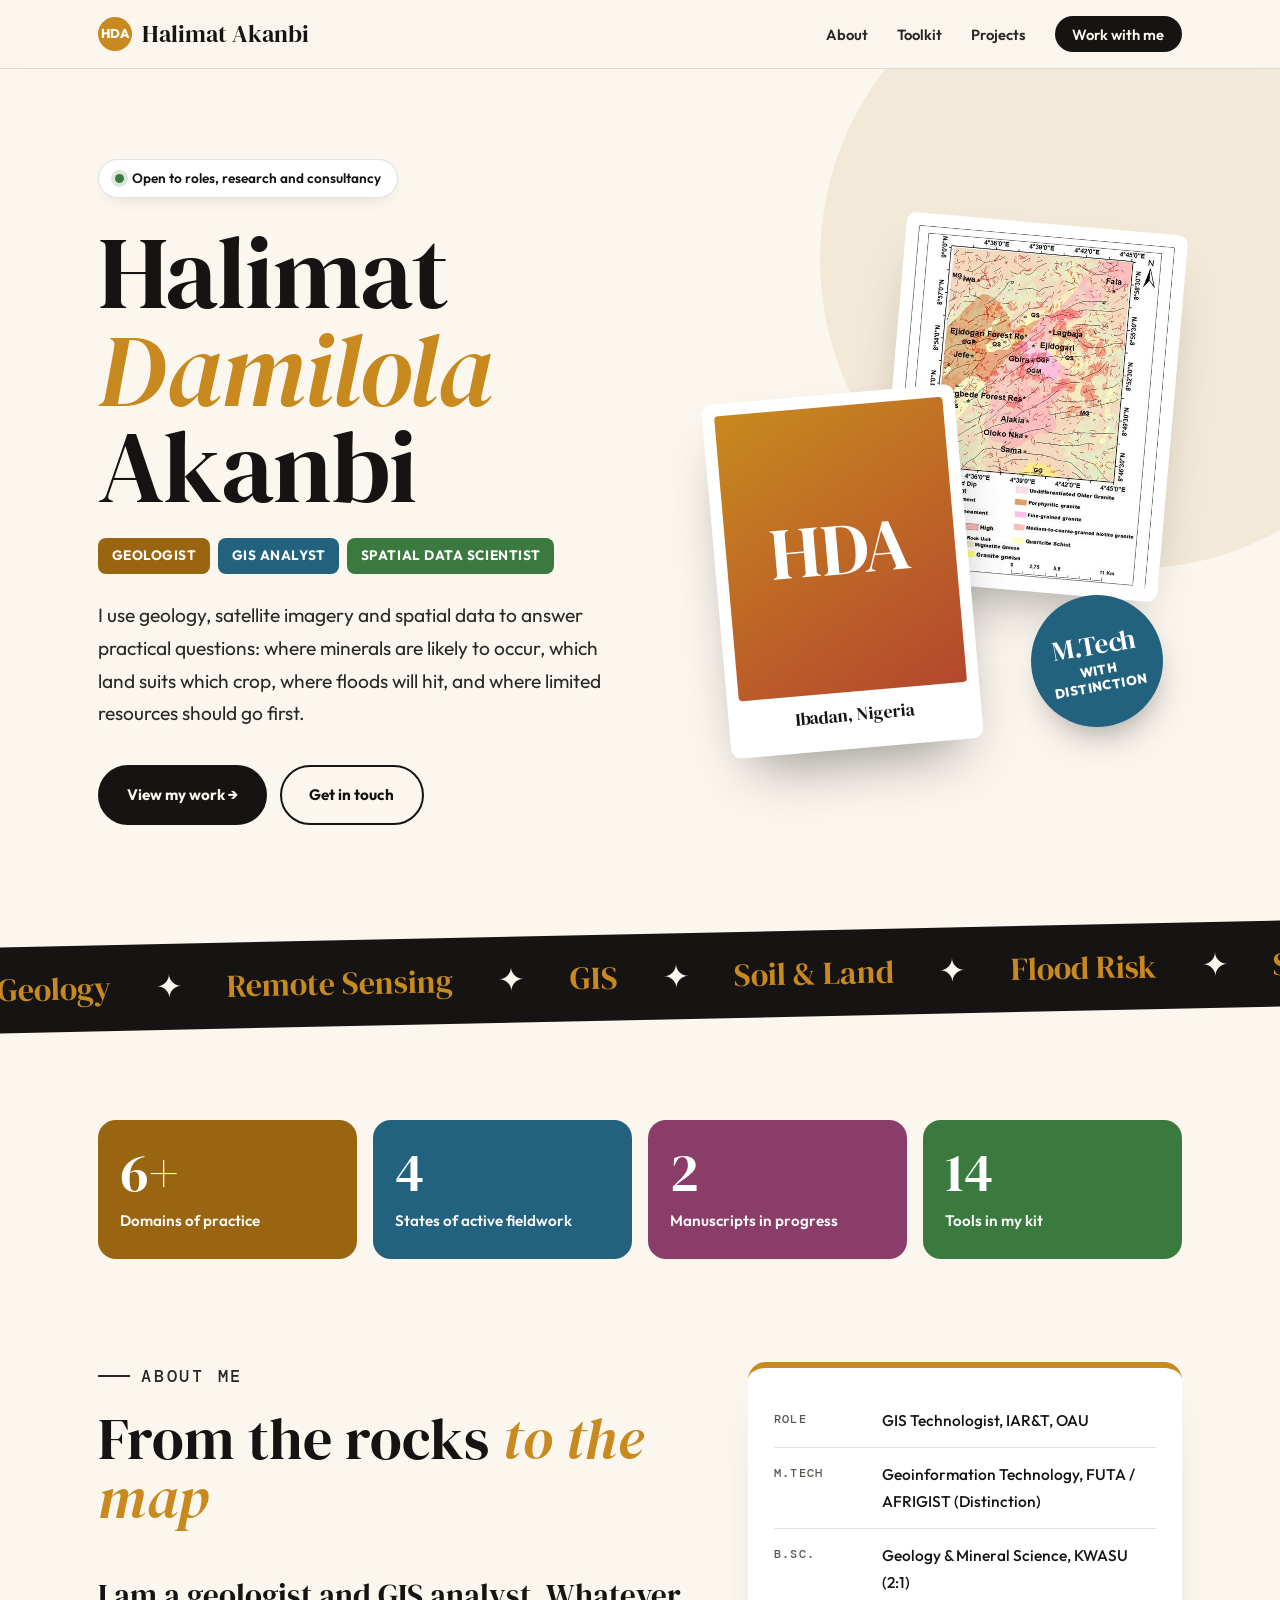
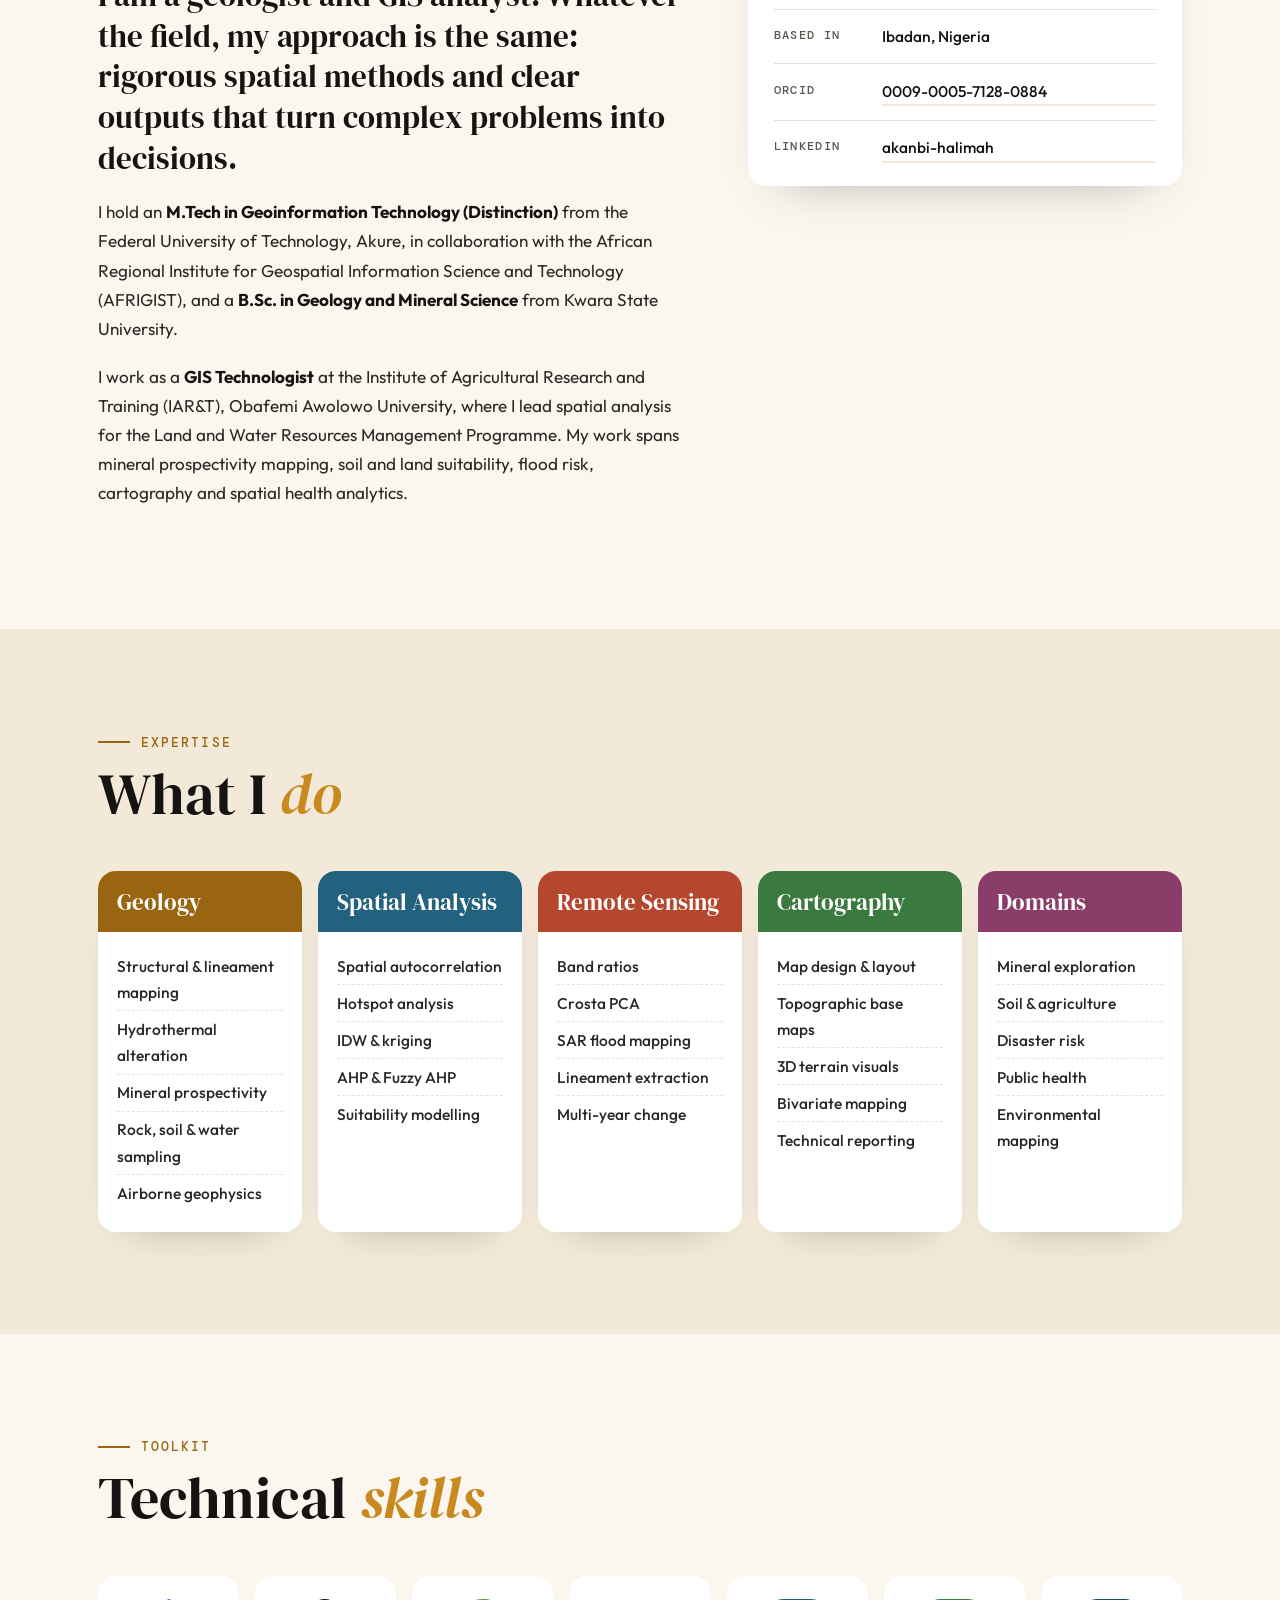
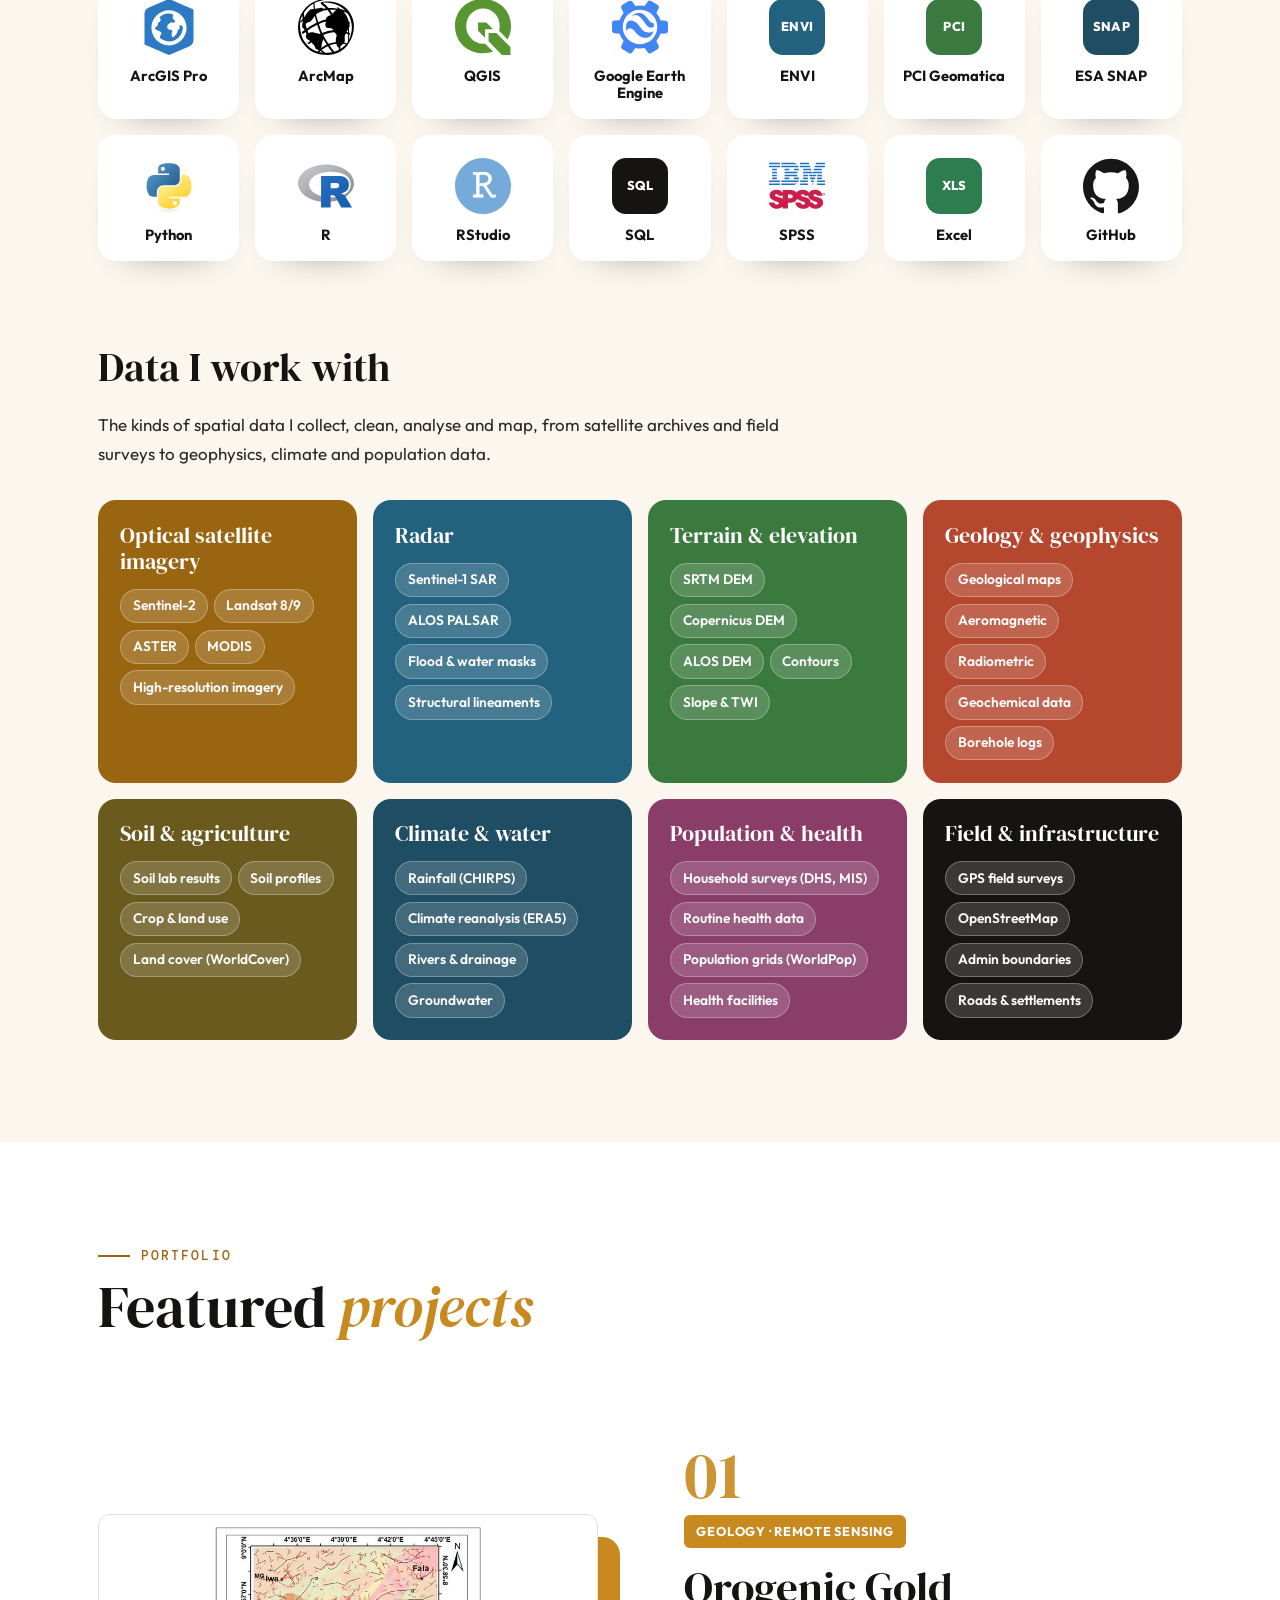
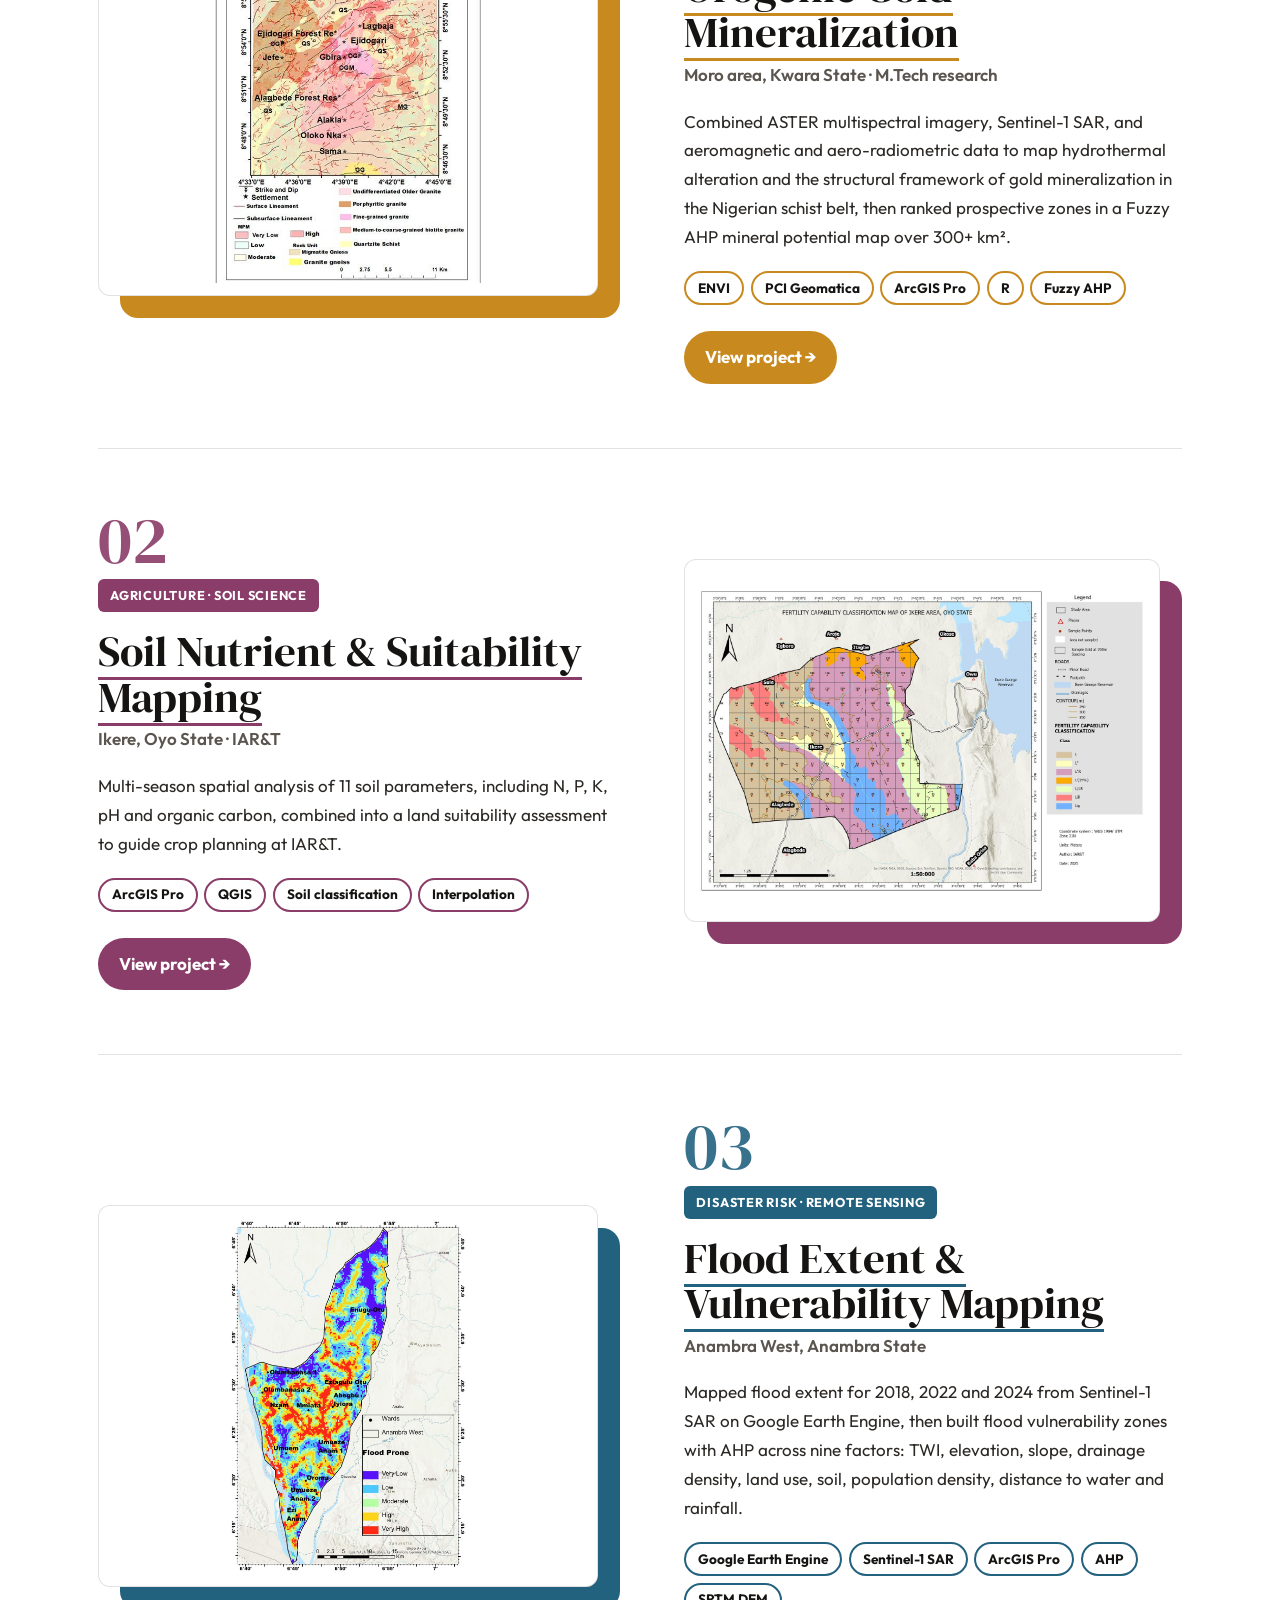
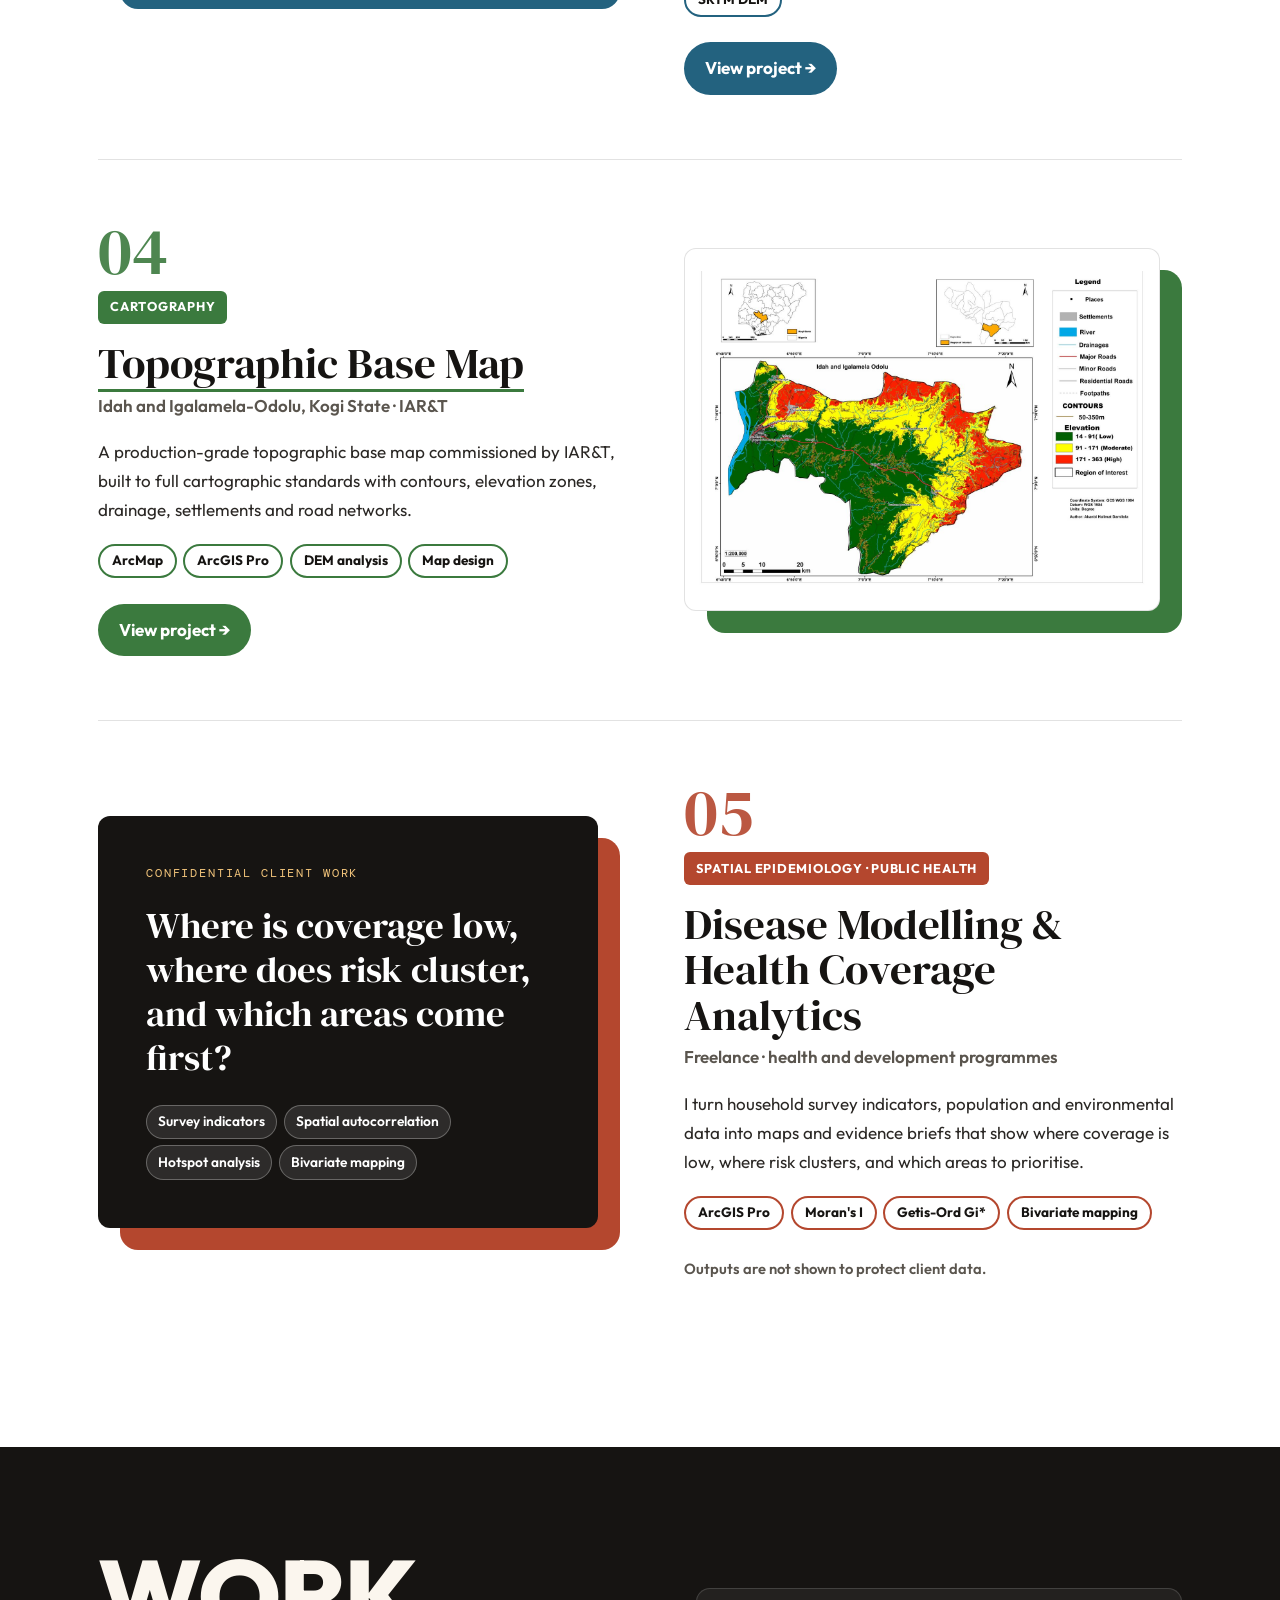
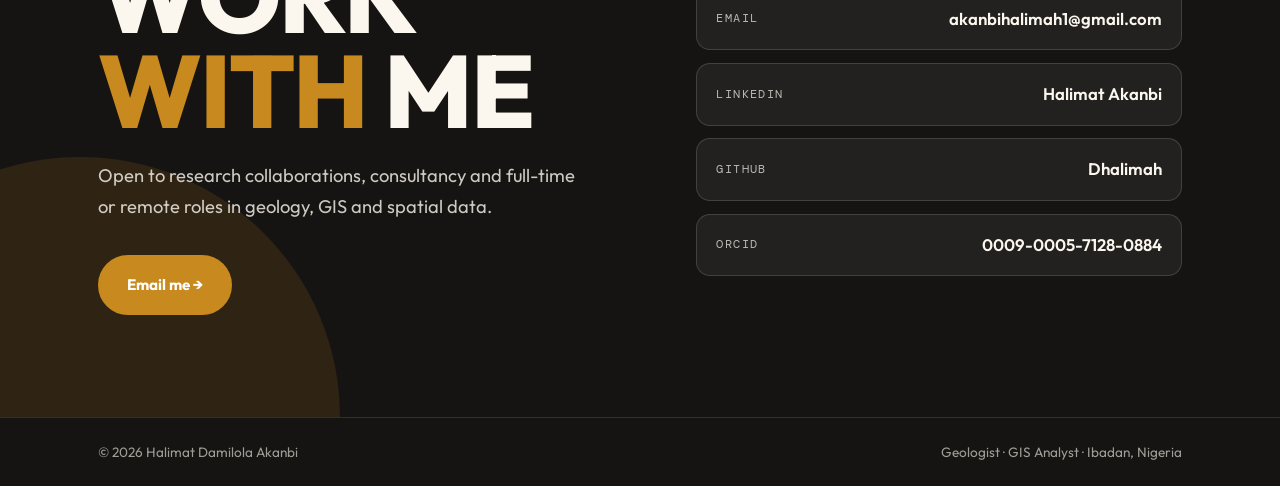
==== commit 8bff5834: "Colourful redesign: logo toolkit, data section, motion" ====
--- a/index.html
+++ b/index.html
@@ -7,173 +7,236 @@
   <meta name="description" content="Portfolio of Halimat Damilola Akanbi, geologist and GIS analyst: mineral prospectivity, soil and land mapping, flood risk, cartography and spatial health analytics." />
   <link rel="preconnect" href="https://fonts.googleapis.com">
   <link rel="preconnect" href="https://fonts.gstatic.com" crossorigin>
-  <link href="https://fonts.googleapis.com/css2?family=Cormorant+Garamond:ital,wght@0,500;0,600;0,700;1,500;1,600&family=DM+Mono:wght@500&family=Outfit:wght@400;500;600;700&display=swap" rel="stylesheet">
+  <link href="https://fonts.googleapis.com/css2?family=DM+Serif+Display:ital@0;1&family=Outfit:wght@400;500;600;700;800&family=DM+Mono:wght@500&display=swap" rel="stylesheet">
   <style>
     *, *::before, *::after { margin: 0; padding: 0; box-sizing: border-box; }
 
     :root {
-      --paper: #faf8f4;
-      --paper-2: #f2eee6;
+      --cream: #fbf6ee;
+      --sand: #f3e9d8;
       --white: #ffffff;
-      --ink: #151515;
-      --ink-soft: #262624;
-      --muted: #55534e;
-      --rule: rgba(21,21,21,0.12);
-      --rule-strong: rgba(21,21,21,0.85);
-
-      /* one accent per project, taken from the maps themselves */
-      --gold: #9a6b12;
-      --soil: #8c3f6b;
-      --flood: #2f5f8f;
-      --topo: #3f7a3a;
-      --health: #a3432c;
-
-      --serif: 'Cormorant Garamond', Georgia, serif;
+      --ink: #161412;
+      --ink-soft: #2a2724;
+      --muted: #5a554e;
+      --rule: rgba(22,20,18,0.12);
+
+      --ochre: #c8891e;
+      --ochre-deep: #9a6510;
+      --terra: #b4472e;
+      --teal: #23627f;
+      --forest: #3b7a3e;
+      --plum: #8a3d69;
+
+      --display: 'DM Serif Display', Georgia, serif;
       --sans: 'Outfit', system-ui, sans-serif;
       --mono: 'DM Mono', ui-monospace, monospace;
-      --max: 1160px;
+      --max: 1180px;
       --gutter: clamp(16px, 4vw, 48px);
+      --radius: 18px;
     }
 
-    html { scroll-behavior: smooth; }
-    body { background: var(--paper); color: var(--ink); font-family: var(--sans); font-weight: 400; font-size: 17px; line-height: 1.7; overflow-x: hidden; -webkit-font-smoothing: antialiased; }
+    html { scroll-behavior: smooth; overflow-x: clip; }
+    body { background: var(--cream); color: var(--ink); font-family: var(--sans); font-weight: 400; font-size: 17px; line-height: 1.7; overflow-x: hidden; -webkit-font-smoothing: antialiased; }
     img { display: block; max-width: 100%; }
     a { color: inherit; }
     .wrap { max-width: var(--max); margin: 0 auto; padding: 0 var(--gutter); }
 
+    /* reveal on scroll */
+    .reveal { opacity: 0; transform: translateY(28px); transition: opacity .8s ease, transform .8s ease; }
+    .reveal.in { opacity: 1; transform: none; }
+    @media (prefers-reduced-motion: reduce) { .reveal { opacity: 1; transform: none; transition: none; } .marquee-track { animation: none !important; } }
+
     /* NAV */
-    nav { position: sticky; top: 0; z-index: 50; background: rgba(250,248,244,0.92); backdrop-filter: blur(10px); border-bottom: 1px solid var(--rule); }
-    .nav-inner { display: flex; align-items: center; justify-content: space-between; height: 64px; }
-    .logo { font-family: var(--serif); font-size: 1.35rem; font-weight: 600; letter-spacing: 0.02em; text-decoration: none; }
-    .nav-links { display: flex; gap: 2rem; list-style: none; }
-    .nav-links a { font-family: var(--mono); font-weight: 500; font-size: 0.76rem; letter-spacing: 0.14em; text-transform: uppercase; text-decoration: none; color: var(--ink-soft); transition: color .2s; }
-    .nav-links a:hover { color: var(--ink); }
+    nav { position: sticky; top: 0; z-index: 50; background: rgba(251,246,238,0.9); backdrop-filter: blur(12px); border-bottom: 1px solid var(--rule); }
+    .nav-inner { display: flex; align-items: center; justify-content: space-between; height: 68px; }
+    .brand { font-family: var(--display); font-size: 1.5rem; text-decoration: none; display: flex; align-items: center; gap: .6rem; }
+    .brand i { width: 34px; height: 34px; border-radius: 50%; background: var(--ochre); color: #fff; display: grid; place-items: center; font-style: normal; font-family: var(--sans); font-weight: 800; font-size: .8rem; }
+    .nav-links { display: flex; gap: 1.8rem; list-style: none; align-items: center; }
+    .nav-links a { white-space: nowrap; font-weight: 600; font-size: .92rem; text-decoration: none; color: var(--ink-soft); }
+    .nav-links a:hover { color: var(--ochre-deep); }
+    .nav-links .nav-cta { background: var(--ink); color: var(--cream); padding: .55rem 1.1rem; border-radius: 999px; }
+    .nav-links .nav-cta:hover { background: var(--ochre); color: #fff; }
 
     /* HERO */
-    .hero { padding: clamp(3.5rem, 8vw, 6.5rem) 0 clamp(3rem, 6vw, 5rem); border-bottom: 1px solid var(--rule); }
-    .hero-grid { display: grid; grid-template-columns: 1.2fr 1fr; gap: clamp(2rem, 5vw, 5rem); align-items: start; }
-    .eyebrow { font-family: var(--mono); font-weight: 500; font-size: 0.78rem; letter-spacing: 0.18em; text-transform: uppercase; color: var(--muted); margin-bottom: 1.4rem; }
-    .hero h1 { font-family: var(--serif); font-weight: 600; font-size: clamp(3rem, 7.5vw, 6rem); line-height: 0.95; letter-spacing: -0.01em; margin-bottom: 1.6rem; }
-    .hero h1 em { font-style: italic; font-weight: 600; color: var(--gold); }
-    .hero-lede { font-size: clamp(1.02rem, 1.4vw, 1.15rem); color: var(--ink-soft); max-width: 34rem; margin-bottom: 2.2rem; }
-    .actions { display: flex; flex-wrap: wrap; gap: 0.8rem; }
-    .btn { display: inline-flex; align-items: center; gap: .5rem; padding: 0.9rem 1.6rem; font-family: var(--mono); font-weight: 500; font-size: 0.76rem; letter-spacing: 0.14em; text-transform: uppercase; text-decoration: none; border: 1px solid var(--ink); transition: background .2s, color .2s; }
-    .btn-solid { background: var(--ink); color: var(--paper); }
-    .btn-solid:hover { background: var(--gold); border-color: var(--gold); }
-    .btn-line:hover { background: var(--ink); color: var(--paper); }
-    .hero-plate { position: relative; }
-    .hero-plate .frame { background: var(--white); border: 1px solid var(--rule); padding: 14px; box-shadow: 0 24px 50px -30px rgba(21,21,21,0.3); }
-    .hero-plate img { width: 100%; height: auto; }
-    .hero-plate { margin: 0; } .hero-plate figcaption { font-family: var(--mono); font-weight: 500; font-size: 0.7rem; letter-spacing: 0.12em; text-transform: uppercase; color: var(--muted); margin-top: .9rem; }
-    .hero-base { font-family: var(--mono); font-weight: 500; font-size: 0.72rem; letter-spacing: 0.12em; text-transform: uppercase; color: var(--muted); margin-top: 2.6rem; }
+    .hero { position: relative; overflow: hidden; padding: clamp(3rem, 7vw, 6rem) 0 clamp(3.5rem, 7vw, 6rem); }
+    .hero::before { content: ''; position: absolute; width: 620px; height: 620px; right: -160px; top: -120px; border-radius: 50%; background: var(--sand); z-index: 0; }
+    .hero-grid { position: relative; z-index: 1; display: grid; grid-template-columns: 1.1fr 1fr; gap: clamp(2rem, 5vw, 4rem); align-items: center; }
+    .pill { display: inline-flex; align-items: center; gap: .5rem; background: var(--white); border: 1px solid var(--rule); border-radius: 999px; padding: .45rem 1rem; font-weight: 600; font-size: .85rem; margin-bottom: 1.6rem; box-shadow: 0 6px 20px -12px rgba(0,0,0,.25); }
+    .pill::before { content: ''; width: 9px; height: 9px; border-radius: 50%; background: var(--forest); box-shadow: 0 0 0 4px rgba(59,122,62,.18); }
+    .hero h1 { font-family: var(--display); font-weight: 400; font-size: clamp(3.2rem, 8vw, 6.4rem); line-height: .95; letter-spacing: -0.01em; margin-bottom: 1.4rem; }
+    .hero h1 em { color: var(--ochre); }
+    .roles { display: flex; flex-wrap: wrap; gap: .5rem; margin-bottom: 1.6rem; }
+    .roles span { font-weight: 700; font-size: .85rem; letter-spacing: .04em; text-transform: uppercase; padding: .4rem .85rem; border-radius: 8px; color: #fff; }
+    .roles span:nth-child(1) { background: var(--ochre-deep); }
+    .roles span:nth-child(2) { background: var(--teal); }
+    .roles span:nth-child(3) { background: var(--forest); }
+    .hero-lede { font-size: clamp(1.05rem, 1.5vw, 1.2rem); color: var(--ink-soft); max-width: 33rem; margin-bottom: 2.2rem; }
+    .actions { display: flex; flex-wrap: wrap; gap: .8rem; }
+    .btn { display: inline-flex; align-items: center; gap: .5rem; padding: .95rem 1.7rem; border-radius: 999px; font-weight: 700; font-size: .95rem; text-decoration: none; border: 2px solid var(--ink); transition: transform .2s, background .2s, color .2s; }
+    .btn:hover { transform: translateY(-2px); }
+    .btn-solid { background: var(--ink); color: var(--cream); }
+    .btn-solid:hover { background: var(--ochre); border-color: var(--ochre); }
+    .btn-line:hover { background: var(--ink); color: var(--cream); }
+
+    .collage { position: relative; height: clamp(420px, 46vw, 560px); }
+    .card-map { position: absolute; right: 2%; top: 2%; width: 58%; background: #fff; padding: 12px; border-radius: 10px; box-shadow: 0 30px 60px -28px rgba(0,0,0,.4); transform: rotate(5deg); }
+    .card-map img { width: 100%; height: auto; border-radius: 4px; }
+    .card-photo { position: absolute; left: 4%; bottom: 4%; width: 52%; background: #fff; padding: 12px 12px 18px; border-radius: 10px; box-shadow: 0 30px 60px -24px rgba(0,0,0,.45); transform: rotate(-5deg); }
+    .card-photo .ph { aspect-ratio: 4 / 5; border-radius: 4px; overflow: hidden; background: linear-gradient(150deg, var(--ochre) 0%, var(--terra) 100%); display: grid; place-items: center; }
+    .card-photo .ph img { width: 100%; height: 100%; object-fit: cover; }
+    .card-photo .ph b { font-family: var(--display); font-weight: 400; font-size: clamp(3rem, 6vw, 4.6rem); color: #fff; }
+    .card-photo p { font-family: var(--display); font-size: 1.1rem; text-align: center; margin-top: .6rem; }
+    .sticker { position: absolute; right: 4%; bottom: 8%; background: var(--teal); color: #fff; border-radius: 50%; width: 132px; height: 132px; display: grid; place-items: center; text-align: center; font-weight: 800; font-size: .82rem; line-height: 1.25; text-transform: uppercase; letter-spacing: .04em; transform: rotate(-10deg); box-shadow: 0 18px 40px -18px rgba(0,0,0,.5); padding: 1rem; }
+    .sticker big { display: block; font-family: var(--display); font-weight: 400; font-size: 1.7rem; text-transform: none; letter-spacing: 0; }
+
+    /* MARQUEE */
+    .marquee-wrap { overflow: hidden; padding: 1.2rem 0; }
+    .marquee { background: var(--ink); color: var(--cream); overflow: hidden; padding: 1rem 0; transform: rotate(-1.2deg); margin: 0 -2vw; }
+    .marquee-track { display: flex; width: max-content; animation: slide 38s linear infinite; }
+    .marquee-track span { font-family: var(--display); font-size: clamp(1.4rem, 2.6vw, 2rem); white-space: nowrap; padding: 0 1.4rem; }
+    .marquee-track span:nth-child(odd) { color: var(--ochre); }
+    @keyframes slide { to { transform: translateX(-50%); } }
 
     /* STATS */
-    .stats { display: grid; grid-template-columns: repeat(4, 1fr); border-bottom: 1px solid var(--rule); }
-    .stat { padding: 2rem 1rem; text-align: center; border-right: 1px solid var(--rule); }
-    .stat:last-child { border-right: none; }
-    .stat-num { font-family: var(--serif); font-size: clamp(2rem, 4vw, 2.8rem); font-weight: 600; line-height: 1; display: block; }
-    .stat-label { font-family: var(--mono); font-weight: 500; font-size: 0.7rem; letter-spacing: 0.14em; text-transform: uppercase; color: var(--muted); margin-top: .6rem; display: block; }
+    .stats { display: grid; grid-template-columns: repeat(4, 1fr); gap: 1rem; margin-top: clamp(3.5rem, 7vw, 5rem); }
+    .stat { border-radius: var(--radius); padding: 1.6rem 1.4rem; color: #fff; }
+    .stat:nth-child(1) { background: var(--ochre-deep); }
+    .stat:nth-child(2) { background: var(--teal); }
+    .stat:nth-child(3) { background: var(--plum); }
+    .stat:nth-child(4) { background: var(--forest); }
+    .stat-num { font-family: var(--display); font-size: clamp(2.4rem, 4.5vw, 3.4rem); line-height: 1; display: block; }
+    .stat-label { font-weight: 600; font-size: .95rem; margin-top: .5rem; display: block; opacity: .95; }
 
     /* SECTIONS */
     section { padding: clamp(4rem, 8vw, 6.5rem) 0; }
-    .section-head { display: flex; align-items: baseline; justify-content: space-between; gap: 1rem; border-bottom: 1px solid var(--rule-strong); padding-bottom: 1rem; margin-bottom: clamp(2rem, 4vw, 3.2rem); }
-    .section-head h2 { font-family: var(--serif); font-weight: 600; font-size: clamp(2rem, 4.5vw, 3.2rem); line-height: 1.05; text-transform: uppercase; letter-spacing: 0.01em; }
-    .section-head .num { font-family: var(--mono); font-size: 0.7rem; letter-spacing: 0.14em; color: var(--muted); }
+    .kicker { font-family: var(--mono); font-weight: 500; font-size: .8rem; letter-spacing: .16em; text-transform: uppercase; color: var(--ochre-deep); margin-bottom: .7rem; display: flex; align-items: center; gap: .7rem; }
+    .kicker::before { content: ''; width: 2rem; height: 2px; background: currentColor; }
+    h2.title { font-family: var(--display); font-weight: 400; font-size: clamp(2.3rem, 5vw, 3.6rem); line-height: 1.02; margin-bottom: clamp(2rem, 4vw, 3rem); }
+    h2.title em { color: var(--ochre); }
 
     /* ABOUT */
-    .about-grid { display: grid; grid-template-columns: 1.4fr 1fr; gap: clamp(2rem, 5vw, 5rem); }
-    .about-text p { font-size: 1.04rem; color: var(--ink-soft); margin-bottom: 1.2rem; }
-    .about-text p:first-child { font-family: var(--serif); font-weight: 600; font-size: clamp(1.4rem, 2.3vw, 1.75rem); line-height: 1.4; color: var(--ink); }
-    .about-text strong { font-weight: 600; color: var(--ink); }
-    .facts { list-style: none; border-top: 1px solid var(--rule); }
-    .facts li { display: grid; grid-template-columns: 6.5rem 1fr; gap: 1rem; padding: 0.95rem 0; border-bottom: 1px solid var(--rule); font-size: 0.92rem; }
-    .facts span { font-family: var(--mono); font-weight: 500; font-size: 0.7rem; letter-spacing: 0.14em; text-transform: uppercase; color: var(--muted); padding-top: .2rem; }
-    .facts a { text-decoration: none; border-bottom: 1px solid var(--rule); }
-    .facts a:hover { border-color: var(--ink); }
+    .about-grid { display: grid; grid-template-columns: 1.35fr 1fr; gap: clamp(2rem, 5vw, 4.5rem); align-items: start; }
+    .about-text p { font-size: 1.07rem; color: var(--ink-soft); margin-bottom: 1.2rem; }
+    .about-text .big { font-family: var(--display); font-size: clamp(1.5rem, 2.5vw, 1.95rem); line-height: 1.3; color: var(--ink); }
+    .about-text strong { font-weight: 700; color: var(--ink); }
+    .facts { background: var(--white); border-radius: var(--radius); padding: 1.6rem 1.6rem .6rem; box-shadow: 0 24px 50px -34px rgba(0,0,0,.35); border-top: 6px solid var(--ochre); list-style: none; }
+    .facts li { display: grid; grid-template-columns: 6rem 1fr; gap: .8rem; padding: .85rem 0; border-bottom: 1px solid var(--rule); font-size: .97rem; font-weight: 500; }
+    .facts li:last-child { border-bottom: none; }
+    .facts span { font-family: var(--mono); font-weight: 500; font-size: .72rem; letter-spacing: .12em; text-transform: uppercase; color: var(--muted); padding-top: .2rem; }
+    .facts a { text-decoration: none; border-bottom: 2px solid var(--sand); }
+    .facts a:hover { border-color: var(--ochre); }
 
     /* EXPERTISE */
-    #expertise { background: var(--paper-2); }
-    .skills { display: grid; grid-template-columns: repeat(5, 1fr); gap: 0; border-top: 1px solid var(--rule); }
-    .skill { padding: 1.6rem 1.2rem 1.6rem 0; border-right: 1px solid var(--rule); padding-left: 1.2rem; }
-    .skill:first-child { padding-left: 0; }
-    .skill:last-child { border-right: none; }
-    .skill h3 { font-family: var(--serif); font-size: 1.45rem; font-weight: 700; line-height: 1.15; margin-bottom: .9rem; }
-    .skill ul { list-style: none; }
-    .skill li { font-size: 0.97rem; color: var(--ink-soft); padding: .2rem 0; }
-
+    #expertise { background: var(--sand); }
+    .skills { display: grid; grid-template-columns: repeat(5, 1fr); gap: 1rem; }
+    .skill { background: var(--white); border-radius: var(--radius); overflow: hidden; box-shadow: 0 20px 40px -32px rgba(0,0,0,.4); transition: transform .25s; }
+    .skill:hover { transform: translateY(-6px); }
+    .skill h3 { font-family: var(--display); font-weight: 400; font-size: 1.45rem; line-height: 1.1; color: #fff; padding: 1.2rem 1.2rem 1rem; }
+    .skill:nth-child(1) h3 { background: var(--ochre-deep); }
+    .skill:nth-child(2) h3 { background: var(--teal); }
+    .skill:nth-child(3) h3 { background: var(--terra); }
+    .skill:nth-child(4) h3 { background: var(--forest); }
+    .skill:nth-child(5) h3 { background: var(--plum); }
+    .skill ul { list-style: none; padding: 1rem 1.2rem 1.3rem; }
+    .skill li { font-size: .97rem; font-weight: 500; color: var(--ink-soft); padding: .3rem 0; border-bottom: 1px dashed var(--rule); }
+    .skill li:last-child { border-bottom: none; }
 
     /* TOOLKIT */
-    .tools { border-top: 1px solid var(--rule); }
-    .tool-row { display: grid; grid-template-columns: 15rem 1fr; gap: 1.5rem; align-items: center; padding: 1.3rem 0; border-bottom: 1px solid var(--rule); }
-    .tool-row h3 { font-family: var(--serif); font-weight: 700; font-size: 1.4rem; line-height: 1.15; }
-    .tool-row ul { list-style: none; display: flex; flex-wrap: wrap; gap: .6rem; }
-    .tool-row li { font-weight: 600; font-size: .95rem; padding: .5rem 1rem; border: 1.5px solid var(--ink); background: var(--white); }
-    .tool-row:nth-child(1) li { border-color: var(--topo); }
-    .tool-row:nth-child(2) li { border-color: var(--flood); }
-    .tool-row:nth-child(3) li { border-color: var(--ink); }
-    .tool-row:nth-child(4) li { border-color: var(--gold); }
-    .tool-row:nth-child(5) li { border-color: var(--soil); }
+    .tools { list-style: none; display: grid; grid-template-columns: repeat(7, 1fr); gap: 1rem; }
+    .tool { background: var(--white); border-radius: var(--radius); padding: 1.4rem .6rem 1.1rem; display: flex; flex-direction: column; align-items: center; gap: .75rem; text-align: center; box-shadow: 0 18px 36px -28px rgba(0,0,0,.45); transition: transform .25s, box-shadow .25s; }
+    .tool:hover { transform: translateY(-6px) rotate(-1deg); box-shadow: 0 26px 46px -26px rgba(0,0,0,.5); }
+    .tool img { width: 56px; height: 56px; object-fit: contain; }
+    .tool span { font-weight: 700; font-size: .92rem; line-height: 1.2; }
+    .mark { width: 56px; height: 56px; border-radius: 14px; display: grid; place-items: center; background: var(--c); color: #fff; font-weight: 800; font-size: .8rem; letter-spacing: .02em; }
+
+    .data-head { font-family: var(--display); font-weight: 400; font-size: clamp(1.8rem, 3.4vw, 2.5rem); margin: clamp(3rem, 6vw, 4.5rem) 0 .6rem; }
+    .data-intro { color: var(--ink-soft); max-width: 46rem; margin-bottom: 2rem; }
+    .data-grid { display: grid; grid-template-columns: repeat(4, 1fr); gap: 1rem; }
+    .data-card { border-radius: var(--radius); padding: 1.4rem; color: #fff; }
+    .data-card:nth-child(1) { background: var(--ochre-deep); }
+    .data-card:nth-child(2) { background: var(--teal); }
+    .data-card:nth-child(3) { background: var(--forest); }
+    .data-card:nth-child(4) { background: var(--terra); }
+    .data-card:nth-child(5) { background: #6b5a1e; }
+    .data-card:nth-child(6) { background: #1f4d63; }
+    .data-card:nth-child(7) { background: var(--plum); }
+    .data-card:nth-child(8) { background: var(--ink); }
+    .data-card h4 { font-family: var(--display); font-weight: 400; font-size: 1.4rem; line-height: 1.15; margin-bottom: .9rem; }
+    .chips { display: flex; flex-wrap: wrap; gap: .4rem; list-style: none; }
+    .chips li { background: rgba(255,255,255,.16); border: 1px solid rgba(255,255,255,.28); border-radius: 999px; padding: .28rem .7rem; font-size: .86rem; font-weight: 600; }
 
     /* PROJECTS */
-    .project { display: grid; grid-template-columns: 1.05fr 1fr; gap: clamp(2rem, 5vw, 4.5rem); align-items: center; padding: clamp(2.5rem, 5vw, 4rem) 0; border-bottom: 1px solid var(--rule); }
-    .project:first-of-type { padding-top: 0; }
-    .project.flip .plate { order: 2; }
-    .plate { display: block; background: var(--white); border: 1px solid var(--rule); padding: 12px; text-decoration: none; transition: transform .3s, box-shadow .3s; }
-    .plate:hover { transform: translateY(-4px); box-shadow: 0 24px 48px -28px rgba(21,21,21,0.35); }
-    .plate img { width: 100%; height: auto; aspect-ratio: 4 / 3; object-fit: contain; background: var(--white); }
-    .plate.text-plate { aspect-ratio: auto; background: var(--health); color: #fff; padding: clamp(1.8rem, 4vw, 3rem); border: none; }
-    .text-plate .tp-label { font-family: var(--mono); font-size: 0.66rem; letter-spacing: 0.16em; text-transform: uppercase; opacity: .8; margin-bottom: 1.4rem; }
-    .text-plate .tp-big { font-family: var(--serif); font-size: clamp(1.6rem, 3vw, 2.3rem); line-height: 1.2; margin-bottom: 1.6rem; }
-    .text-plate ul { list-style: none; display: grid; grid-template-columns: 1fr 1fr; gap: .5rem 1.2rem; }
-    .text-plate li { font-size: .9rem; border-top: 1px solid rgba(255,255,255,.35); padding-top: .5rem; }
-    .domain { font-family: var(--mono); font-weight: 500; font-size: 0.76rem; letter-spacing: 0.16em; text-transform: uppercase; margin-bottom: 1rem; display: flex; align-items: center; gap: .7rem; }
-    .domain::before { content: ''; width: 1.8rem; height: 2px; background: currentColor; }
-    .project h3 { font-family: var(--serif); font-weight: 600; font-size: clamp(1.7rem, 3vw, 2.4rem); line-height: 1.1; margin-bottom: .5rem; }
-    .project h3 a { text-decoration: underline; text-decoration-thickness: 1px; text-underline-offset: 6px; }
-    .project .place { font-family: var(--serif); font-style: italic; font-size: 1.15rem; color: var(--muted); margin-bottom: 1.2rem; }
-    .project p.desc { color: var(--ink-soft); margin-bottom: 1.4rem; }
-    .used { font-size: 0.95rem; color: var(--ink-soft); margin-bottom: 1.6rem; }
-    .used b { font-weight: 700; color: var(--ink); }
-    .more { font-family: var(--mono); font-weight: 500; font-size: 0.78rem; letter-spacing: 0.14em; text-transform: uppercase; text-decoration: none; border-bottom: 1px solid currentColor; padding-bottom: 2px; }
-    .note { font-family: var(--mono); font-weight: 500; font-size: 0.72rem; letter-spacing: 0.12em; text-transform: uppercase; color: var(--muted); }
-    .featured-tag { display: inline-block; font-family: var(--mono); font-size: 0.6rem; letter-spacing: 0.16em; text-transform: uppercase; background: var(--ink); color: var(--paper); padding: .3rem .6rem; margin-bottom: 1rem; }
-    .c-gold { color: var(--gold); } .c-soil { color: var(--soil); } .c-flood { color: var(--flood); } .c-topo { color: var(--topo); } .c-health { color: var(--health); }
+    #projects { background: var(--white); }
+    .project { display: grid; grid-template-columns: 1.05fr 1fr; gap: clamp(2rem, 5vw, 4.5rem); align-items: center; padding: clamp(2.5rem, 5vw, 4rem) 0; }
+    .project + .project { border-top: 1px solid var(--rule); }
+    .project.flip .media { order: 2; }
+    .media { position: relative; display: block; text-decoration: none; padding: 0 1.4rem 1.4rem 0; }
+    .media::before { content: ''; position: absolute; inset: 1.4rem 0 0 1.4rem; border-radius: var(--radius); background: var(--accent); }
+    .media .plate { position: relative; background: #fff; border: 1px solid var(--rule); border-radius: 12px; padding: 12px; transition: transform .3s; }
+    .media:hover .plate { transform: translate(-6px, -6px); }
+    .media img { width: 100%; height: auto; aspect-ratio: 4 / 3; object-fit: contain; }
+    .text-plate { position: relative; border-radius: 12px; padding: clamp(1.8rem, 4vw, 3rem); background: var(--ink); color: #fff; }
+    .text-plate .tp-label { font-family: var(--mono); font-size: .72rem; letter-spacing: .16em; text-transform: uppercase; color: #f0c37a; margin-bottom: 1.2rem; }
+    .text-plate .tp-big { font-family: var(--display); font-size: clamp(1.6rem, 3vw, 2.3rem); line-height: 1.2; margin-bottom: 1.6rem; }
+    .text-plate .chips li { background: rgba(255,255,255,.1); }
+    .pnum { font-family: var(--display); font-size: 4.2rem; line-height: .8; color: var(--accent); opacity: .9; margin-bottom: .8rem; display: block; }
+    .domain { display: inline-block; font-weight: 700; font-size: .8rem; letter-spacing: .06em; text-transform: uppercase; color: #fff; background: var(--accent); padding: .35rem .75rem; border-radius: 6px; margin-bottom: 1rem; }
+    .project h3 { font-family: var(--display); font-weight: 400; font-size: clamp(1.9rem, 3.4vw, 2.7rem); line-height: 1.05; margin-bottom: .4rem; }
+    .project h3 a { text-decoration: none; background-image: linear-gradient(var(--accent), var(--accent)); background-size: 100% 3px; background-repeat: no-repeat; background-position: 0 100%; }
+    .project .place { font-weight: 600; color: var(--muted); margin-bottom: 1.1rem; }
+    .project p.desc { color: var(--ink-soft); margin-bottom: 1.2rem; }
+    .used { display: flex; flex-wrap: wrap; gap: .4rem; list-style: none; margin-bottom: 1.6rem; }
+    .used li { font-size: .85rem; font-weight: 700; border: 2px solid var(--accent); color: var(--ink); border-radius: 999px; padding: .22rem .75rem; }
+    .more { display: inline-flex; align-items: center; gap: .5rem; font-weight: 700; text-decoration: none; color: #fff; background: var(--accent); padding: .75rem 1.3rem; border-radius: 999px; transition: transform .2s; }
+    .more:hover { transform: translateX(4px); }
+    .note { font-weight: 600; font-size: .92rem; color: var(--muted); }
+    .a-gold { --accent: var(--ochre); } .a-soil { --accent: var(--plum); } .a-flood { --accent: var(--teal); } .a-topo { --accent: var(--forest); } .a-health { --accent: var(--terra); }
 
     /* CONTACT */
-    #contact { background: var(--ink); color: var(--paper); }
-    .contact-grid { display: grid; grid-template-columns: 1.2fr 1fr; gap: clamp(2rem, 5vw, 5rem); align-items: end; }
-    #contact h2 { font-family: var(--sans); font-weight: 600; font-size: clamp(3rem, 8vw, 5.8rem); line-height: 0.95; letter-spacing: -0.01em; text-transform: uppercase; }
-    #contact .sub { font-family: var(--serif); font-style: italic; font-size: 1.3rem; color: rgba(250,248,244,.7); margin-top: 1.4rem; }
-    .contact-list { list-style: none; }
-    .contact-list li { border-top: 1px solid rgba(250,248,244,.2); padding: 1rem 0; display: grid; grid-template-columns: 6.5rem 1fr; gap: 1rem; }
-    .contact-list li:last-child { border-bottom: 1px solid rgba(250,248,244,.2); }
-    .contact-list span { font-family: var(--mono); font-weight: 500; font-size: 0.7rem; letter-spacing: 0.14em; text-transform: uppercase; color: rgba(250,248,244,.55); padding-top: .2rem; }
-    .contact-list a { font-family: var(--serif); font-size: 1.2rem; text-decoration: none; overflow-wrap: anywhere; }
-    .contact-list a:hover { text-decoration: underline; text-underline-offset: 4px; }
-    footer { background: var(--ink); color: rgba(250,248,244,.5); border-top: 1px solid rgba(250,248,244,.12); padding: 1.4rem 0; font-family: var(--mono); font-size: 0.62rem; letter-spacing: 0.12em; text-transform: uppercase; }
+    #contact { background: var(--ink); color: var(--cream); position: relative; overflow: hidden; }
+    #contact::after { content: ''; position: absolute; width: 520px; height: 520px; border-radius: 50%; background: var(--ochre); opacity: .14; left: -180px; bottom: -260px; }
+    .contact-grid { position: relative; z-index: 1; display: grid; grid-template-columns: 1.1fr 1fr; gap: clamp(2rem, 5vw, 4.5rem); align-items: center; }
+    #contact h2 { font-family: var(--sans); font-weight: 800; font-size: clamp(3.2rem, 8.5vw, 6.4rem); line-height: .92; text-transform: uppercase; letter-spacing: -0.02em; }
+    #contact h2 span { color: var(--ochre); }
+    #contact .sub { font-size: 1.15rem; color: rgba(251,246,238,.8); margin: 1.4rem 0 2rem; max-width: 30rem; }
+    .contact-list { list-style: none; display: grid; gap: .8rem; }
+    .contact-list a { display: flex; justify-content: space-between; align-items: center; gap: 1rem; background: rgba(255,255,255,.06); border: 1px solid rgba(255,255,255,.14); border-radius: 14px; padding: 1rem 1.2rem; text-decoration: none; transition: background .2s, transform .2s; }
+    .contact-list a:hover { background: var(--ochre); transform: translateX(4px); }
+    .contact-list small { font-family: var(--mono); font-size: .72rem; letter-spacing: .12em; text-transform: uppercase; opacity: .7; }
+    .contact-list strong { font-weight: 600; font-size: 1.05rem; overflow-wrap: anywhere; text-align: right; }
+    footer { background: var(--ink); color: rgba(251,246,238,.6); border-top: 1px solid rgba(251,246,238,.12); padding: 1.4rem 0; font-size: .85rem; }
     footer .wrap { display: flex; justify-content: space-between; gap: 1rem; flex-wrap: wrap; }
 
     /* RESPONSIVE */
-    @media (max-width: 960px) {
-      .skills { grid-template-columns: repeat(2, 1fr); }
-      .skill { border-right: none; border-bottom: 1px solid var(--rule); padding-left: 0; }
+    @media (max-width: 1060px) {
+      .tools { grid-template-columns: repeat(5, 1fr); }
+      .skills { grid-template-columns: repeat(3, 1fr); }
+      .data-grid { grid-template-columns: repeat(2, 1fr); }
     }
     @media (max-width: 820px) {
-      .nav-links { gap: 1.1rem; }
+      .nav-links li.opt { display: none; }
       .hero-grid, .about-grid, .contact-grid, .project { grid-template-columns: 1fr; }
-      .hero-plate { max-width: 380px; }
-      .project.flip .plate { order: 0; }
+      .collage { height: 460px; max-width: 520px; }
+      .project.flip .media { order: 0; }
       .stats { grid-template-columns: repeat(2, 1fr); }
-      .stat:nth-child(2) { border-right: none; }
-      .stat:nth-child(-n+2) { border-bottom: 1px solid var(--rule); }
+      .tools { grid-template-columns: repeat(4, 1fr); }
+      .skills { grid-template-columns: repeat(2, 1fr); }
     }
     @media (max-width: 560px) {
-      .nav-links li:nth-child(2), .nav-links li:nth-child(3) { display: none; }
-      .tool-row { grid-template-columns: 1fr; gap: .8rem; }
-      .nav-links a { font-size: 0.62rem; }
-      .skills { grid-template-columns: 1fr; }
-      .text-plate ul { grid-template-columns: 1fr; }
-      .facts li, .contact-list li { grid-template-columns: 1fr; gap: .2rem; }
+      body { font-size: 16px; }
+      .nav-links { gap: 1rem; }
+      .brand span { display: none; }
+      .nav-links a { font-size: .85rem; }
+      .collage { height: 380px; }
+      .sticker { width: 104px; height: 104px; font-size: .7rem; }
+      .sticker big { font-size: 1.35rem; }
+      .tools { grid-template-columns: repeat(3, 1fr); gap: .7rem; }
+      .tool img, .mark { width: 44px; height: 44px; }
+      .tool span { font-size: .8rem; }
+      .skills, .data-grid { grid-template-columns: 1fr; }
+      .facts li { grid-template-columns: 1fr; gap: .1rem; }
+      .contact-list a { flex-direction: column; align-items: flex-start; gap: .2rem; }
+      .contact-list strong { text-align: left; }
     }
   </style>
 </head>
@@ -181,13 +244,12 @@
 
   <nav>
     <div class="wrap nav-inner">
-      <a href="#" class="logo">H. D. Akanbi</a>
+      <a href="#" class="brand"><i>HDA</i><span>Halimat Akanbi</span></a>
       <ul class="nav-links">
-        <li><a href="#about">About</a></li>
-        <li><a href="#expertise">Expertise</a></li>
-        <li><a href="#toolkit">Toolkit</a></li>
+        <li class="opt"><a href="#about">About</a></li>
+        <li class="opt"><a href="#toolkit">Toolkit</a></li>
         <li><a href="#projects">Projects</a></li>
-        <li><a href="#contact">Contact</a></li>
+        <li><a href="#contact" class="nav-cta">Work with me</a></li>
       </ul>
     </div>
   </nav>
@@ -195,162 +257,186 @@
   <header class="hero">
     <div class="wrap hero-grid">
       <div>
-        <p class="eyebrow">Geologist · GIS Analyst · Spatial Data Scientist</p>
-        <h1>Halimat<br><em>Damilola</em><br>Akanbi</h1>
+        <span class="pill">Open to roles, research and consultancy</span>
+        <h1>Halimat <em>Damilola</em> Akanbi</h1>
+        <div class="roles"><span>Geologist</span><span>GIS Analyst</span><span>Spatial Data Scientist</span></div>
         <p class="hero-lede">
           I use geology, satellite imagery and spatial data to answer practical questions:
           where minerals are likely to occur, which land suits which crop, where floods will hit,
           and where limited resources should go first.
         </p>
         <div class="actions">
-          <a href="#projects" class="btn btn-solid">View my work</a>
-          <a href="#contact" class="btn btn-line">Work with me</a>
-        </div>
-        <p class="hero-base">IAR&amp;T, Obafemi Awolowo University · Ibadan, Nigeria</p>
-      </div>
-      <figure class="hero-plate">
-        <div class="frame"><img src="thumb_gold.jpg" alt="Gold mineral potential map of the Moro area, Kwara State" width="506" height="676"></div>
-        <figcaption>Gold mineral potential, Moro area, Kwara State</figcaption>
-      </figure>
+          <a href="#projects" class="btn btn-solid">View my work →</a>
+          <a href="#contact" class="btn btn-line">Get in touch</a>
+        </div>
+      </div>
+      <div class="collage" aria-hidden="true">
+        <div class="card-map"><img src="thumb_gold.jpg" alt="" width="506" height="676"></div>
+        <div class="card-photo">
+          <div class="ph"><!--PHOTO--><b>HDA</b><!--/PHOTO--></div>
+          <p>Ibadan, Nigeria</p>
+        </div>
+        <div class="sticker"><div><big>M.Tech</big>with<br>Distinction</div></div>
+      </div>
     </div>
   </header>
+
+  <div class="marquee-wrap" aria-hidden="true"><div class="marquee">
+    <div class="marquee-track">
+      <span>Geology</span><span>✦</span><span>Remote Sensing</span><span>✦</span><span>GIS</span><span>✦</span><span>Soil &amp; Land</span><span>✦</span><span>Flood Risk</span><span>✦</span><span>Spatial Health</span><span>✦</span><span>Cartography</span><span>✦</span>
+      <span>Geology</span><span>✦</span><span>Remote Sensing</span><span>✦</span><span>GIS</span><span>✦</span><span>Soil &amp; Land</span><span>✦</span><span>Flood Risk</span><span>✦</span><span>Spatial Health</span><span>✦</span><span>Cartography</span><span>✦</span>
+    </div>
+  </div></div>
 
   <div class="wrap">
     <div class="stats">
-      <div class="stat"><span class="stat-num">6+</span><span class="stat-label">Domains of practice</span></div>
-      <div class="stat"><span class="stat-num">4</span><span class="stat-label">States of active fieldwork</span></div>
-      <div class="stat"><span class="stat-num">2</span><span class="stat-label">Manuscripts in progress</span></div>
-      <div class="stat"><span class="stat-num">8+</span><span class="stat-label">GIS &amp; RS tools</span></div>
+      <div class="stat reveal"><span class="stat-num">6+</span><span class="stat-label">Domains of practice</span></div>
+      <div class="stat reveal"><span class="stat-num">4</span><span class="stat-label">States of active fieldwork</span></div>
+      <div class="stat reveal"><span class="stat-num">2</span><span class="stat-label">Manuscripts in progress</span></div>
+      <div class="stat reveal"><span class="stat-num">14</span><span class="stat-label">Tools in my kit</span></div>
     </div>
   </div>
 
   <section id="about">
-    <div class="wrap">
-      <div class="section-head"><h2>About</h2><span class="num">01</span></div>
-      <div class="about-grid">
-        <div class="about-text">
-          <p>I am a geologist and GIS analyst. Whatever the field, my approach is the same: rigorous spatial methods and clear outputs that turn complex problems into decisions.</p>
-          <p>I hold an <strong>M.Tech in Geoinformation Technology (Distinction)</strong> from the Federal University of Technology, Akure, in collaboration with the African Regional Institute for Geospatial Information Science and Technology (AFRIGIST), and a <strong>B.Sc. in Geology and Mineral Science</strong> from Kwara State University.</p>
-          <p>I work as a <strong>GIS Technologist</strong> at the Institute of Agricultural Research and Training (IAR&amp;T), Obafemi Awolowo University, where I lead spatial analysis for the Land and Water Resources Management Programme. My work spans mineral prospectivity mapping, soil and land suitability, flood risk, cartography and spatial health analytics.</p>
-        </div>
-        <ul class="facts">
-          <li><span>Position</span>GIS Technologist, IAR&amp;T, OAU</li>
-          <li><span>M.Tech</span>Geoinformation Technology, FUTA / AFRIGIST (Distinction)</li>
-          <li><span>B.Sc.</span>Geology &amp; Mineral Science, KWASU (2:1)</li>
-          <li><span>ORCID</span><a href="https://orcid.org/0009-0005-7128-0884" target="_blank" rel="noopener">0009-0005-7128-0884</a></li>
-          <li><span>LinkedIn</span><a href="https://www.linkedin.com/in/akanbi-halimah" target="_blank" rel="noopener">akanbi-halimah</a></li>
-          <li><span>Email</span><a href="mailto:akanbihalimah1@gmail.com">akanbihalimah1@gmail.com</a></li>
-        </ul>
-      </div>
+    <div class="wrap about-grid">
+      <div class="about-text reveal">
+        <p class="kicker">About me</p>
+        <h2 class="title">From the rocks <em>to the map</em></h2>
+        <p class="big">I am a geologist and GIS analyst. Whatever the field, my approach is the same: rigorous spatial methods and clear outputs that turn complex problems into decisions.</p>
+        <p>I hold an <strong>M.Tech in Geoinformation Technology (Distinction)</strong> from the Federal University of Technology, Akure, in collaboration with the African Regional Institute for Geospatial Information Science and Technology (AFRIGIST), and a <strong>B.Sc. in Geology and Mineral Science</strong> from Kwara State University.</p>
+        <p>I work as a <strong>GIS Technologist</strong> at the Institute of Agricultural Research and Training (IAR&amp;T), Obafemi Awolowo University, where I lead spatial analysis for the Land and Water Resources Management Programme. My work spans mineral prospectivity mapping, soil and land suitability, flood risk, cartography and spatial health analytics.</p>
+      </div>
+      <ul class="facts reveal">
+        <li><span>Role</span>GIS Technologist, IAR&amp;T, OAU</li>
+        <li><span>M.Tech</span>Geoinformation Technology, FUTA / AFRIGIST (Distinction)</li>
+        <li><span>B.Sc.</span>Geology &amp; Mineral Science, KWASU (2:1)</li>
+        <li><span>Based in</span>Ibadan, Nigeria</li>
+        <li><span>ORCID</span><a href="https://orcid.org/0009-0005-7128-0884" target="_blank" rel="noopener">0009-0005-7128-0884</a></li>
+        <li><span>LinkedIn</span><a href="https://www.linkedin.com/in/akanbi-halimah" target="_blank" rel="noopener">akanbi-halimah</a></li>
+      </ul>
     </div>
   </section>
 
   <section id="expertise">
     <div class="wrap">
-      <div class="section-head"><h2>Expertise</h2><span class="num">02</span></div>
+      <p class="kicker">Expertise</p>
+      <h2 class="title">What I <em>do</em></h2>
       <div class="skills">
-        <div class="skill">
-          <h3>Geology</h3>
-          <ul><li>Structural &amp; lineament mapping</li><li>Hydrothermal alteration</li><li>Mineral prospectivity</li><li>Rock, soil &amp; water sampling</li><li>Airborne geophysics</li></ul>
-        </div>
-        <div class="skill">
-          <h3>Spatial Analysis</h3>
-          <ul><li>Spatial autocorrelation</li><li>Hotspot analysis</li><li>IDW &amp; kriging</li><li>AHP &amp; Fuzzy AHP</li><li>Suitability modelling</li></ul>
-        </div>
-        <div class="skill">
-          <h3>Remote Sensing</h3>
-          <ul><li>Band ratios</li><li>Crosta PCA</li><li>SAR flood mapping</li><li>Lineament extraction</li><li>Multi-year change</li></ul>
-        </div>
-        <div class="skill">
-          <h3>Cartography</h3>
-          <ul><li>Map design &amp; layout</li><li>Topographic base maps</li><li>3D terrain visuals</li><li>Bivariate mapping</li><li>Technical reporting</li></ul>
-        </div>
-        <div class="skill">
-          <h3>Domains</h3>
-          <ul><li>Mineral exploration</li><li>Soil &amp; agriculture</li><li>Disaster risk</li><li>Public health</li><li>Environmental mapping</li></ul>
-        </div>
+        <div class="skill reveal"><h3>Geology</h3><ul><li>Structural &amp; lineament mapping</li><li>Hydrothermal alteration</li><li>Mineral prospectivity</li><li>Rock, soil &amp; water sampling</li><li>Airborne geophysics</li></ul></div>
+        <div class="skill reveal"><h3>Spatial Analysis</h3><ul><li>Spatial autocorrelation</li><li>Hotspot analysis</li><li>IDW &amp; kriging</li><li>AHP &amp; Fuzzy AHP</li><li>Suitability modelling</li></ul></div>
+        <div class="skill reveal"><h3>Remote Sensing</h3><ul><li>Band ratios</li><li>Crosta PCA</li><li>SAR flood mapping</li><li>Lineament extraction</li><li>Multi-year change</li></ul></div>
+        <div class="skill reveal"><h3>Cartography</h3><ul><li>Map design &amp; layout</li><li>Topographic base maps</li><li>3D terrain visuals</li><li>Bivariate mapping</li><li>Technical reporting</li></ul></div>
+        <div class="skill reveal"><h3>Domains</h3><ul><li>Mineral exploration</li><li>Soil &amp; agriculture</li><li>Disaster risk</li><li>Public health</li><li>Environmental mapping</li></ul></div>
       </div>
     </div>
   </section>
 
   <section id="toolkit">
     <div class="wrap">
-      <div class="section-head"><h2>Toolkit</h2><span class="num">03</span></div>
-      <div class="tools">
-        <div class="tool-row"><h3>GIS &amp; Cartography</h3><ul><li>ArcGIS Pro</li><li>ArcMap</li><li>QGIS</li></ul></div>
-        <div class="tool-row"><h3>Remote Sensing</h3><ul><li>Google Earth Engine</li><li>ENVI</li><li>PCI Geomatica</li><li>ESA SNAP</li></ul></div>
-        <div class="tool-row"><h3>Code &amp; Statistics</h3><ul><li>Python</li><li>R / RStudio</li><li>SQL</li><li>SPSS</li><li>Excel</li></ul></div>
-        <div class="tool-row"><h3>Data I Work With</h3><ul><li>ASTER</li><li>Sentinel-1 SAR</li><li>Sentinel-2</li><li>Landsat</li><li>SRTM DEM</li><li>Aeromagnetic &amp; radiometric</li></ul></div>
-        <div class="tool-row"><h3>Field</h3><ul><li>GPS field mapping</li><li>Sampling design</li><li>Field data QA/QC</li></ul></div>
+      <p class="kicker">Toolkit</p>
+      <h2 class="title">Technical <em>skills</em></h2>
+      <ul class="tools">
+        <li class="tool reveal"><img src="icon_arcgis.svg" alt="" width="56" height="56" loading="lazy"><span>ArcGIS Pro</span></li>
+        <li class="tool reveal"><img src="icon_esri.svg" alt="" width="56" height="56" loading="lazy"><span>ArcMap</span></li>
+        <li class="tool reveal"><img src="icon_qgis.svg" alt="" width="56" height="56" loading="lazy"><span>QGIS</span></li>
+        <li class="tool reveal"><img src="icon_gee.svg" alt="" width="56" height="56" loading="lazy"><span>Google Earth Engine</span></li>
+        <li class="tool reveal"><b class="mark" style="--c:#23627f">ENVI</b><span>ENVI</span></li>
+        <li class="tool reveal"><b class="mark" style="--c:#3b7a3e">PCI</b><span>PCI Geomatica</span></li>
+        <li class="tool reveal"><b class="mark" style="--c:#1f4d63">SNAP</b><span>ESA SNAP</span></li>
+        <li class="tool reveal"><img src="icon_python.svg" alt="" width="56" height="56" loading="lazy"><span>Python</span></li>
+        <li class="tool reveal"><img src="icon_r.svg" alt="" width="56" height="56" loading="lazy"><span>R</span></li>
+        <li class="tool reveal"><img src="icon_rstudio.svg" alt="" width="56" height="56" loading="lazy"><span>RStudio</span></li>
+        <li class="tool reveal"><b class="mark" style="--c:#161412">SQL</b><span>SQL</span></li>
+        <li class="tool reveal"><img src="icon_spss.svg" alt="" width="56" height="56" loading="lazy"><span>SPSS</span></li>
+        <li class="tool reveal"><b class="mark" style="--c:#2e7d4f">XLS</b><span>Excel</span></li>
+        <li class="tool reveal"><img src="icon_github.svg" alt="" width="56" height="56" loading="lazy"><span>GitHub</span></li>
+      </ul>
+
+      <h3 class="data-head">Data I work with</h3>
+      <p class="data-intro">The kinds of spatial data I collect, clean, analyse and map, from satellite archives and field surveys to geophysics, climate and population data.</p>
+      <div class="data-grid">
+        <div class="data-card reveal"><h4>Optical satellite imagery</h4><ul class="chips"><li>Sentinel-2</li><li>Landsat 8/9</li><li>ASTER</li><li>MODIS</li><li>High-resolution imagery</li></ul></div>
+        <div class="data-card reveal"><h4>Radar</h4><ul class="chips"><li>Sentinel-1 SAR</li><li>ALOS PALSAR</li><li>Flood &amp; water masks</li><li>Structural lineaments</li></ul></div>
+        <div class="data-card reveal"><h4>Terrain &amp; elevation</h4><ul class="chips"><li>SRTM DEM</li><li>Copernicus DEM</li><li>ALOS DEM</li><li>Contours</li><li>Slope &amp; TWI</li></ul></div>
+        <div class="data-card reveal"><h4>Geology &amp; geophysics</h4><ul class="chips"><li>Geological maps</li><li>Aeromagnetic</li><li>Radiometric</li><li>Geochemical data</li><li>Borehole logs</li></ul></div>
+        <div class="data-card reveal"><h4>Soil &amp; agriculture</h4><ul class="chips"><li>Soil lab results</li><li>Soil profiles</li><li>Crop &amp; land use</li><li>Land cover (WorldCover)</li></ul></div>
+        <div class="data-card reveal"><h4>Climate &amp; water</h4><ul class="chips"><li>Rainfall (CHIRPS)</li><li>Climate reanalysis (ERA5)</li><li>Rivers &amp; drainage</li><li>Groundwater</li></ul></div>
+        <div class="data-card reveal"><h4>Population &amp; health</h4><ul class="chips"><li>Household surveys (DHS, MIS)</li><li>Routine health data</li><li>Population grids (WorldPop)</li><li>Health facilities</li></ul></div>
+        <div class="data-card reveal"><h4>Field &amp; infrastructure</h4><ul class="chips"><li>GPS field surveys</li><li>OpenStreetMap</li><li>Admin boundaries</li><li>Roads &amp; settlements</li></ul></div>
       </div>
     </div>
   </section>
 
   <section id="projects">
     <div class="wrap">
-      <div class="section-head"><h2>Featured Projects</h2><span class="num">04</span></div>
-
-      <article class="project">
-        <a class="plate" href="gold-mineralization.html"><img src="thumb_gold.jpg" alt="Gold mineral potential map, Moro area" loading="lazy" width="506" height="676"></a>
+      <p class="kicker">Portfolio</p>
+      <h2 class="title">Featured <em>projects</em></h2>
+
+      <article class="project a-gold reveal">
+        <a class="media" href="gold-mineralization.html"><div class="plate"><img src="thumb_gold.jpg" alt="Gold mineral potential map, Moro area" loading="lazy" width="506" height="676"></div></a>
         <div>
-          <span class="featured-tag">Featured research</span>
-          <p class="domain c-gold">Geology · Remote Sensing</p>
+          <span class="pnum">01</span>
+          <span class="domain">Geology · Remote Sensing</span>
           <h3><a href="gold-mineralization.html">Orogenic Gold Mineralization</a></h3>
-          <p class="place">Moro area, Kwara State</p>
+          <p class="place">Moro area, Kwara State · M.Tech research</p>
           <p class="desc">Combined ASTER multispectral imagery, Sentinel-1 SAR, and aeromagnetic and aero-radiometric data to map hydrothermal alteration and the structural framework of gold mineralization in the Nigerian schist belt, then ranked prospective zones in a Fuzzy AHP mineral potential map over 300+ km².</p>
-          <p class="used"><b>Skills used:</b> ENVI, PCI Geomatica, ArcGIS Pro, R, Fuzzy AHP</p>
-          <a class="more c-gold" href="gold-mineralization.html">View project →</a>
+          <ul class="used"><li>ENVI</li><li>PCI Geomatica</li><li>ArcGIS Pro</li><li>R</li><li>Fuzzy AHP</li></ul>
+          <a class="more" href="gold-mineralization.html">View project →</a>
         </div>
       </article>
 
-      <article class="project flip">
-        <a class="plate" href="soil-mapping.html"><img src="thumb_soil.jpg" alt="Fertility capability classification map, Ikere area, Oyo State" loading="lazy" width="1400" height="957"></a>
+      <article class="project flip a-soil reveal">
+        <a class="media" href="soil-mapping.html"><div class="plate"><img src="thumb_soil.jpg" alt="Fertility capability classification map, Ikere area, Oyo State" loading="lazy" width="1400" height="957"></div></a>
         <div>
-          <p class="domain c-soil">Precision Agriculture · Soil Science</p>
+          <span class="pnum">02</span>
+          <span class="domain">Agriculture · Soil Science</span>
           <h3><a href="soil-mapping.html">Soil Nutrient &amp; Suitability Mapping</a></h3>
-          <p class="place">Ikere, Oyo State</p>
+          <p class="place">Ikere, Oyo State · IAR&amp;T</p>
           <p class="desc">Multi-season spatial analysis of 11 soil parameters, including N, P, K, pH and organic carbon, combined into a land suitability assessment to guide crop planning at IAR&amp;T.</p>
-          <p class="used"><b>Skills used:</b> ArcGIS Pro, QGIS, soil classification, spatial interpolation</p>
-          <a class="more c-soil" href="soil-mapping.html">View project →</a>
+          <ul class="used"><li>ArcGIS Pro</li><li>QGIS</li><li>Soil classification</li><li>Interpolation</li></ul>
+          <a class="more" href="soil-mapping.html">View project →</a>
         </div>
       </article>
 
-      <article class="project">
-        <a class="plate" href="flood-vulnerability.html"><img src="thumb_flood.jpg" alt="Flood-prone areas map, Anambra West" loading="lazy" width="944" height="1400"></a>
+      <article class="project a-flood reveal">
+        <a class="media" href="flood-vulnerability.html"><div class="plate"><img src="thumb_flood.jpg" alt="Flood-prone areas map, Anambra West" loading="lazy" width="944" height="1400"></div></a>
         <div>
-          <p class="domain c-flood">Disaster Risk · Remote Sensing</p>
+          <span class="pnum">03</span>
+          <span class="domain">Disaster Risk · Remote Sensing</span>
           <h3><a href="flood-vulnerability.html">Flood Extent &amp; Vulnerability Mapping</a></h3>
           <p class="place">Anambra West, Anambra State</p>
           <p class="desc">Mapped flood extent for 2018, 2022 and 2024 from Sentinel-1 SAR on Google Earth Engine, then built flood vulnerability zones with AHP across nine factors: TWI, elevation, slope, drainage density, land use, soil, population density, distance to water and rainfall.</p>
-          <p class="used"><b>Skills used:</b> Google Earth Engine, Sentinel-1 SAR, ArcGIS Pro, AHP, SRTM DEM</p>
-          <a class="more c-flood" href="flood-vulnerability.html">View project →</a>
+          <ul class="used"><li>Google Earth Engine</li><li>Sentinel-1 SAR</li><li>ArcGIS Pro</li><li>AHP</li><li>SRTM DEM</li></ul>
+          <a class="more" href="flood-vulnerability.html">View project →</a>
         </div>
       </article>
 
-      <article class="project flip">
-        <a class="plate" href="topographic-map.html"><img src="thumb_topo.jpg" alt="Topographic base map, Idah and Igalamela-Odolu" loading="lazy" width="1400" height="984"></a>
+      <article class="project flip a-topo reveal">
+        <a class="media" href="topographic-map.html"><div class="plate"><img src="thumb_topo.jpg" alt="Topographic base map, Idah and Igalamela-Odolu" loading="lazy" width="1400" height="984"></div></a>
         <div>
-          <p class="domain c-topo">Cartography · Topographic Mapping</p>
+          <span class="pnum">04</span>
+          <span class="domain">Cartography</span>
           <h3><a href="topographic-map.html">Topographic Base Map</a></h3>
-          <p class="place">Idah and Igalamela-Odolu, Kogi State</p>
+          <p class="place">Idah and Igalamela-Odolu, Kogi State · IAR&amp;T</p>
           <p class="desc">A production-grade topographic base map commissioned by IAR&amp;T, built to full cartographic standards with contours, elevation zones, drainage, settlements and road networks.</p>
-          <p class="used"><b>Skills used:</b> ArcMap, ArcGIS Pro, DEM analysis, cartographic design</p>
-          <a class="more c-topo" href="topographic-map.html">View project →</a>
+          <ul class="used"><li>ArcMap</li><li>ArcGIS Pro</li><li>DEM analysis</li><li>Map design</li></ul>
+          <a class="more" href="topographic-map.html">View project →</a>
         </div>
       </article>
 
-      <article class="project">
-        <div class="plate text-plate">
+      <article class="project a-health reveal">
+        <div class="media"><div class="text-plate">
           <p class="tp-label">Confidential client work</p>
           <p class="tp-big">Where is coverage low, where does risk cluster, and which areas come first?</p>
-          <ul><li>Survey indicators</li><li>Spatial autocorrelation</li><li>Hotspot analysis</li><li>Bivariate mapping</li></ul>
-        </div>
+          <ul class="chips"><li>Survey indicators</li><li>Spatial autocorrelation</li><li>Hotspot analysis</li><li>Bivariate mapping</li></ul>
+        </div></div>
         <div>
-          <p class="domain c-health">Spatial Epidemiology · Public Health</p>
+          <span class="pnum">05</span>
+          <span class="domain">Spatial Epidemiology · Public Health</span>
           <h3>Disease Modelling &amp; Health Coverage Analytics</h3>
-          <p class="place">Freelance, health and development programmes</p>
+          <p class="place">Freelance · health and development programmes</p>
           <p class="desc">I turn household survey indicators, population and environmental data into maps and evidence briefs that show where coverage is low, where risk clusters, and which areas to prioritise.</p>
-          <p class="used"><b>Skills used:</b> ArcGIS Pro, Moran's I, Getis-Ord Gi*, bivariate mapping</p>
+          <ul class="used"><li>ArcGIS Pro</li><li>Moran's I</li><li>Getis-Ord Gi*</li><li>Bivariate mapping</li></ul>
           <p class="note">Outputs are not shown to protect client data.</p>
         </div>
       </article>
@@ -359,21 +445,32 @@
 
   <section id="contact">
     <div class="wrap contact-grid">
-      <div>
-        <h2>Work<br>with me</h2>
-        <p class="sub">Open to research collaborations, consultancy and remote roles.</p>
-      </div>
-      <ul class="contact-list">
-        <li><span>Email</span><a href="mailto:akanbihalimah1@gmail.com">akanbihalimah1@gmail.com</a></li>
-        <li><span>LinkedIn</span><a href="https://www.linkedin.com/in/akanbi-halimah" target="_blank" rel="noopener">Halimat Akanbi</a></li>
-        <li><span>GitHub</span><a href="https://github.com/Dhalimah" target="_blank" rel="noopener">Dhalimah</a></li>
-        <li><span>ORCID</span><a href="https://orcid.org/0009-0005-7128-0884" target="_blank" rel="noopener">0009-0005-7128-0884</a></li>
+      <div class="reveal">
+        <h2>Work<br><span>with</span> me</h2>
+        <p class="sub">Open to research collaborations, consultancy and full-time or remote roles in geology, GIS and spatial data.</p>
+        <a href="mailto:akanbihalimah1@gmail.com" class="btn btn-solid" style="background:var(--ochre);border-color:var(--ochre);color:#fff">Email me →</a>
+      </div>
+      <ul class="contact-list reveal">
+        <li><a href="mailto:akanbihalimah1@gmail.com"><small>Email</small><strong>akanbihalimah1@gmail.com</strong></a></li>
+        <li><a href="https://www.linkedin.com/in/akanbi-halimah" target="_blank" rel="noopener"><small>LinkedIn</small><strong>Halimat Akanbi</strong></a></li>
+        <li><a href="https://github.com/Dhalimah" target="_blank" rel="noopener"><small>GitHub</small><strong>Dhalimah</strong></a></li>
+        <li><a href="https://orcid.org/0009-0005-7128-0884" target="_blank" rel="noopener"><small>ORCID</small><strong>0009-0005-7128-0884</strong></a></li>
       </ul>
     </div>
   </section>
   <footer>
-    <div class="wrap"><span>© 2026 Halimat Damilola Akanbi</span><span>Ibadan, Nigeria</span></div>
+    <div class="wrap"><span>© 2026 Halimat Damilola Akanbi</span><span>Geologist · GIS Analyst · Ibadan, Nigeria</span></div>
   </footer>
 
+  <script>
+    (function () {
+      var els = document.querySelectorAll('.reveal');
+      if (!('IntersectionObserver' in window)) { els.forEach(function (e) { e.classList.add('in'); }); return; }
+      var io = new IntersectionObserver(function (entries) {
+        entries.forEach(function (en) { if (en.isIntersecting) { en.target.classList.add('in'); io.unobserve(en.target); } });
+      }, { threshold: 0.12, rootMargin: '0px 0px -40px 0px' });
+      els.forEach(function (e, i) { e.style.transitionDelay = (i % 4) * 70 + 'ms'; io.observe(e); });
+    })();
+  </script>
 </body>
 </html>
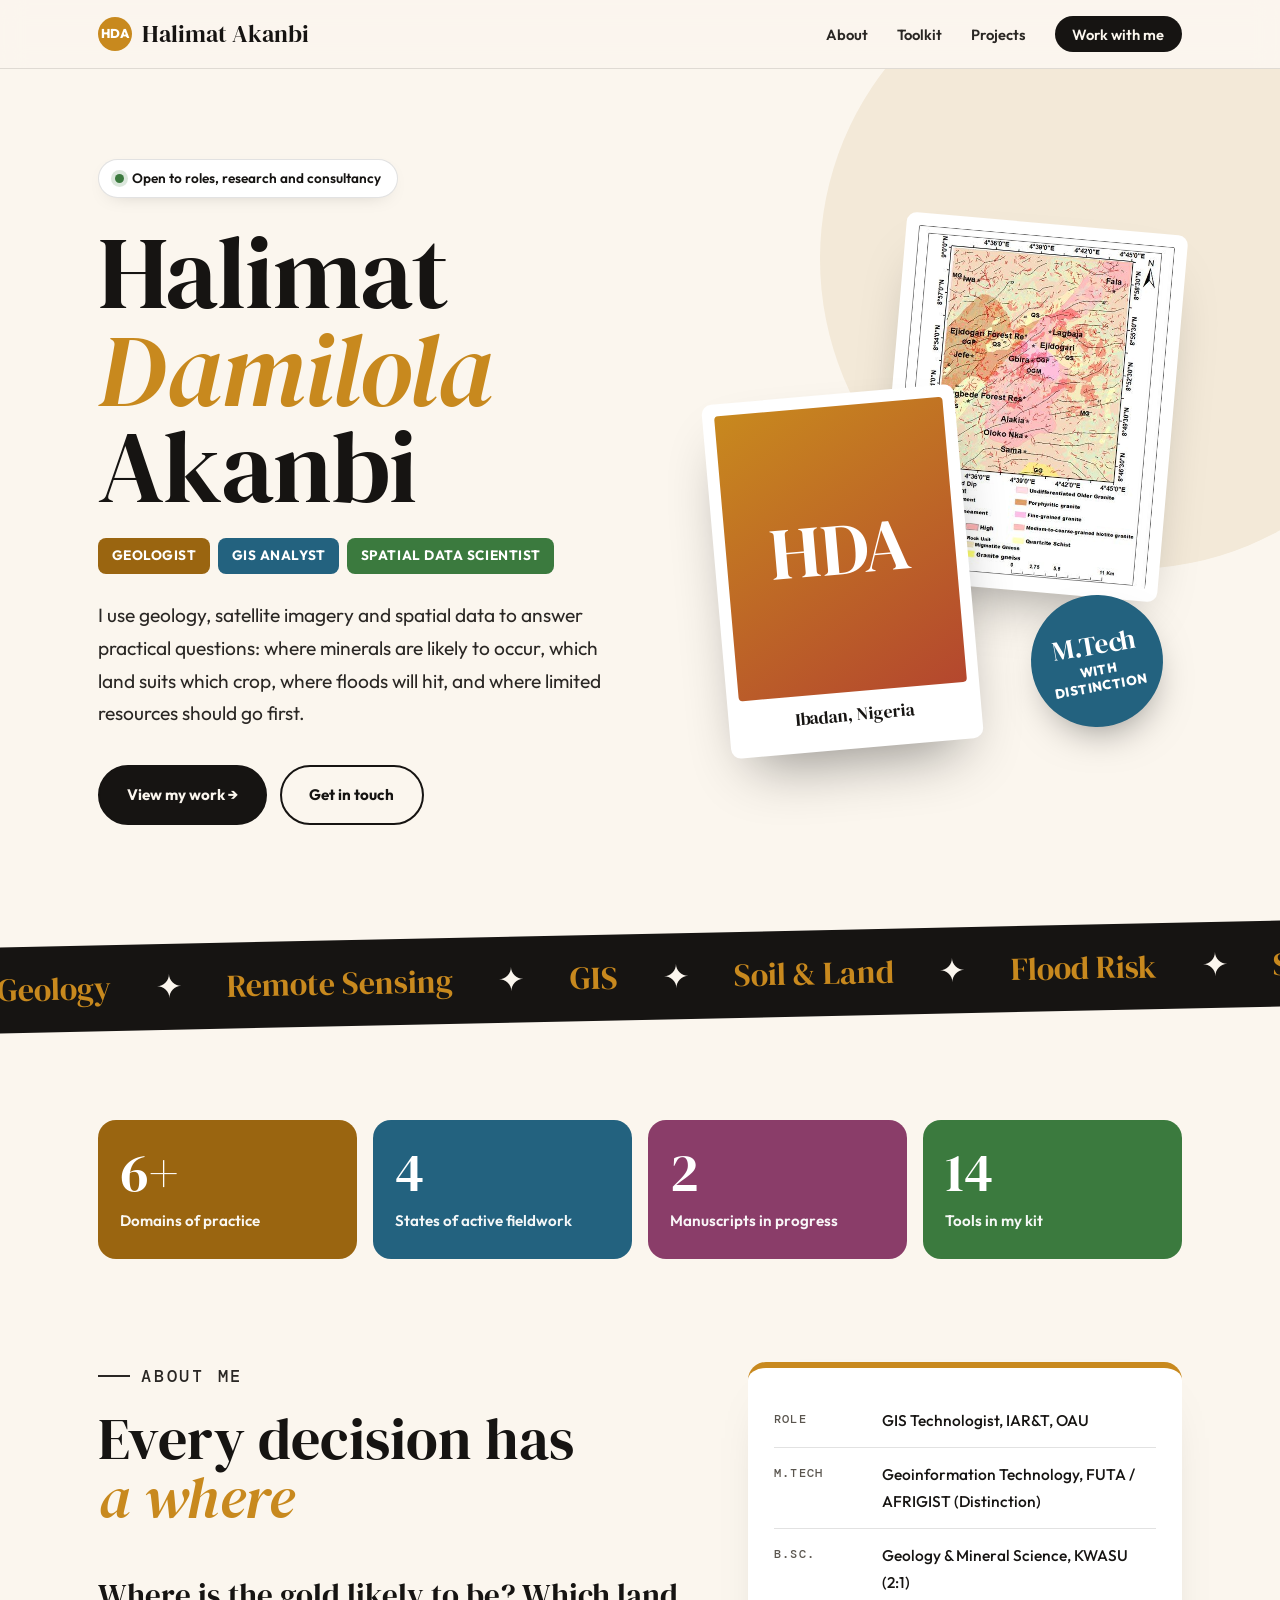
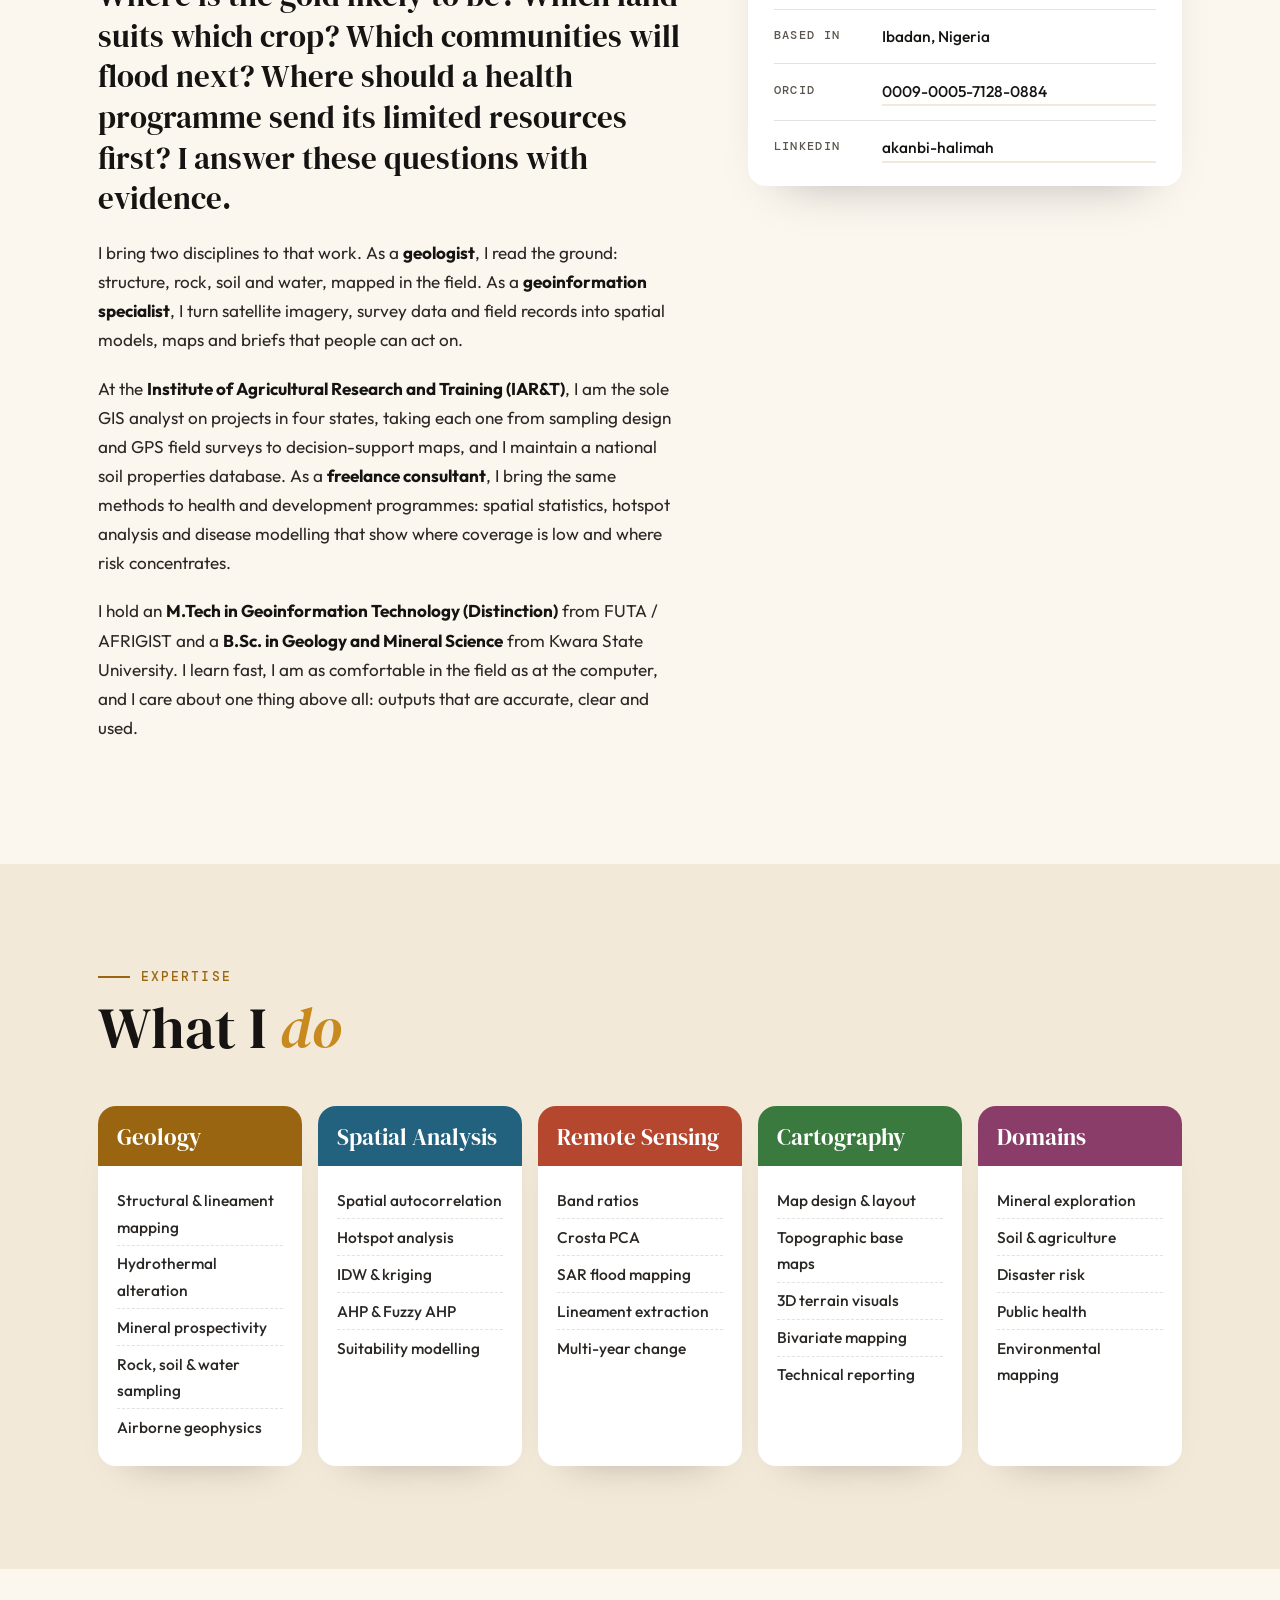
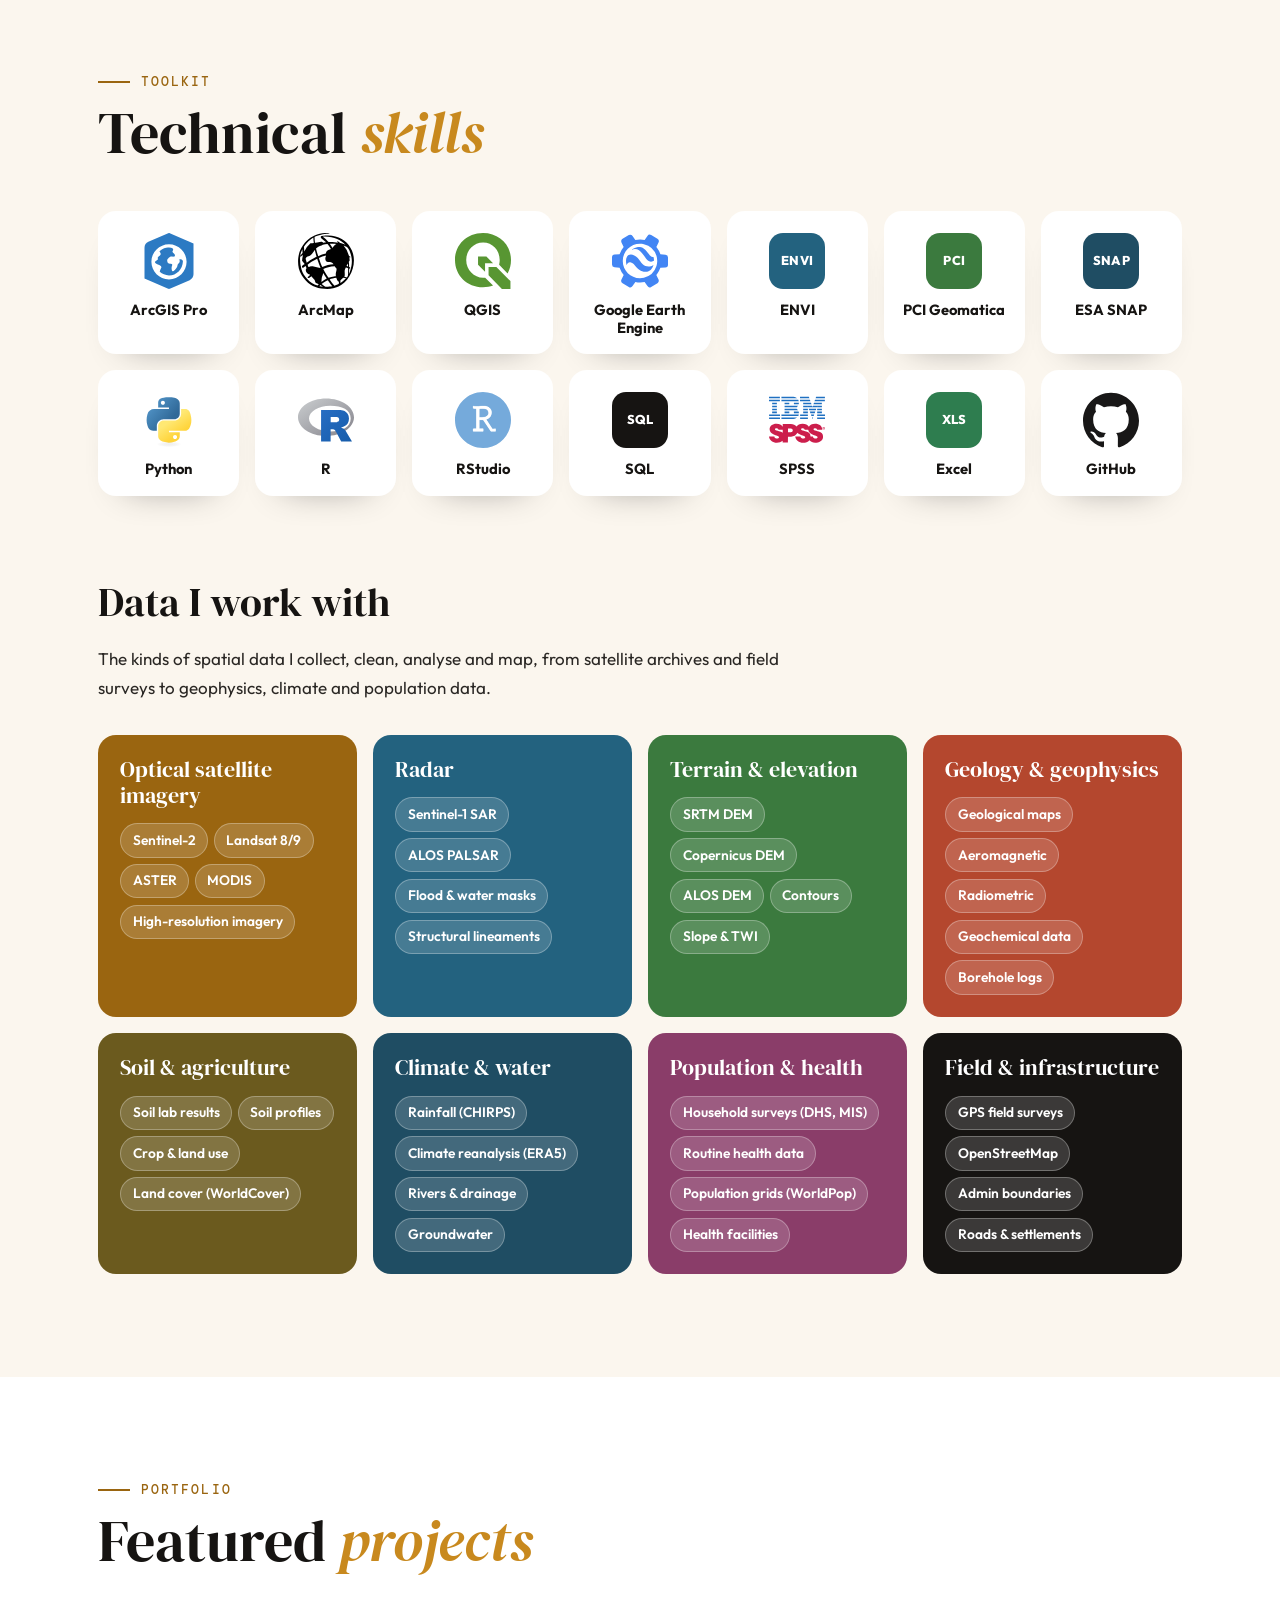
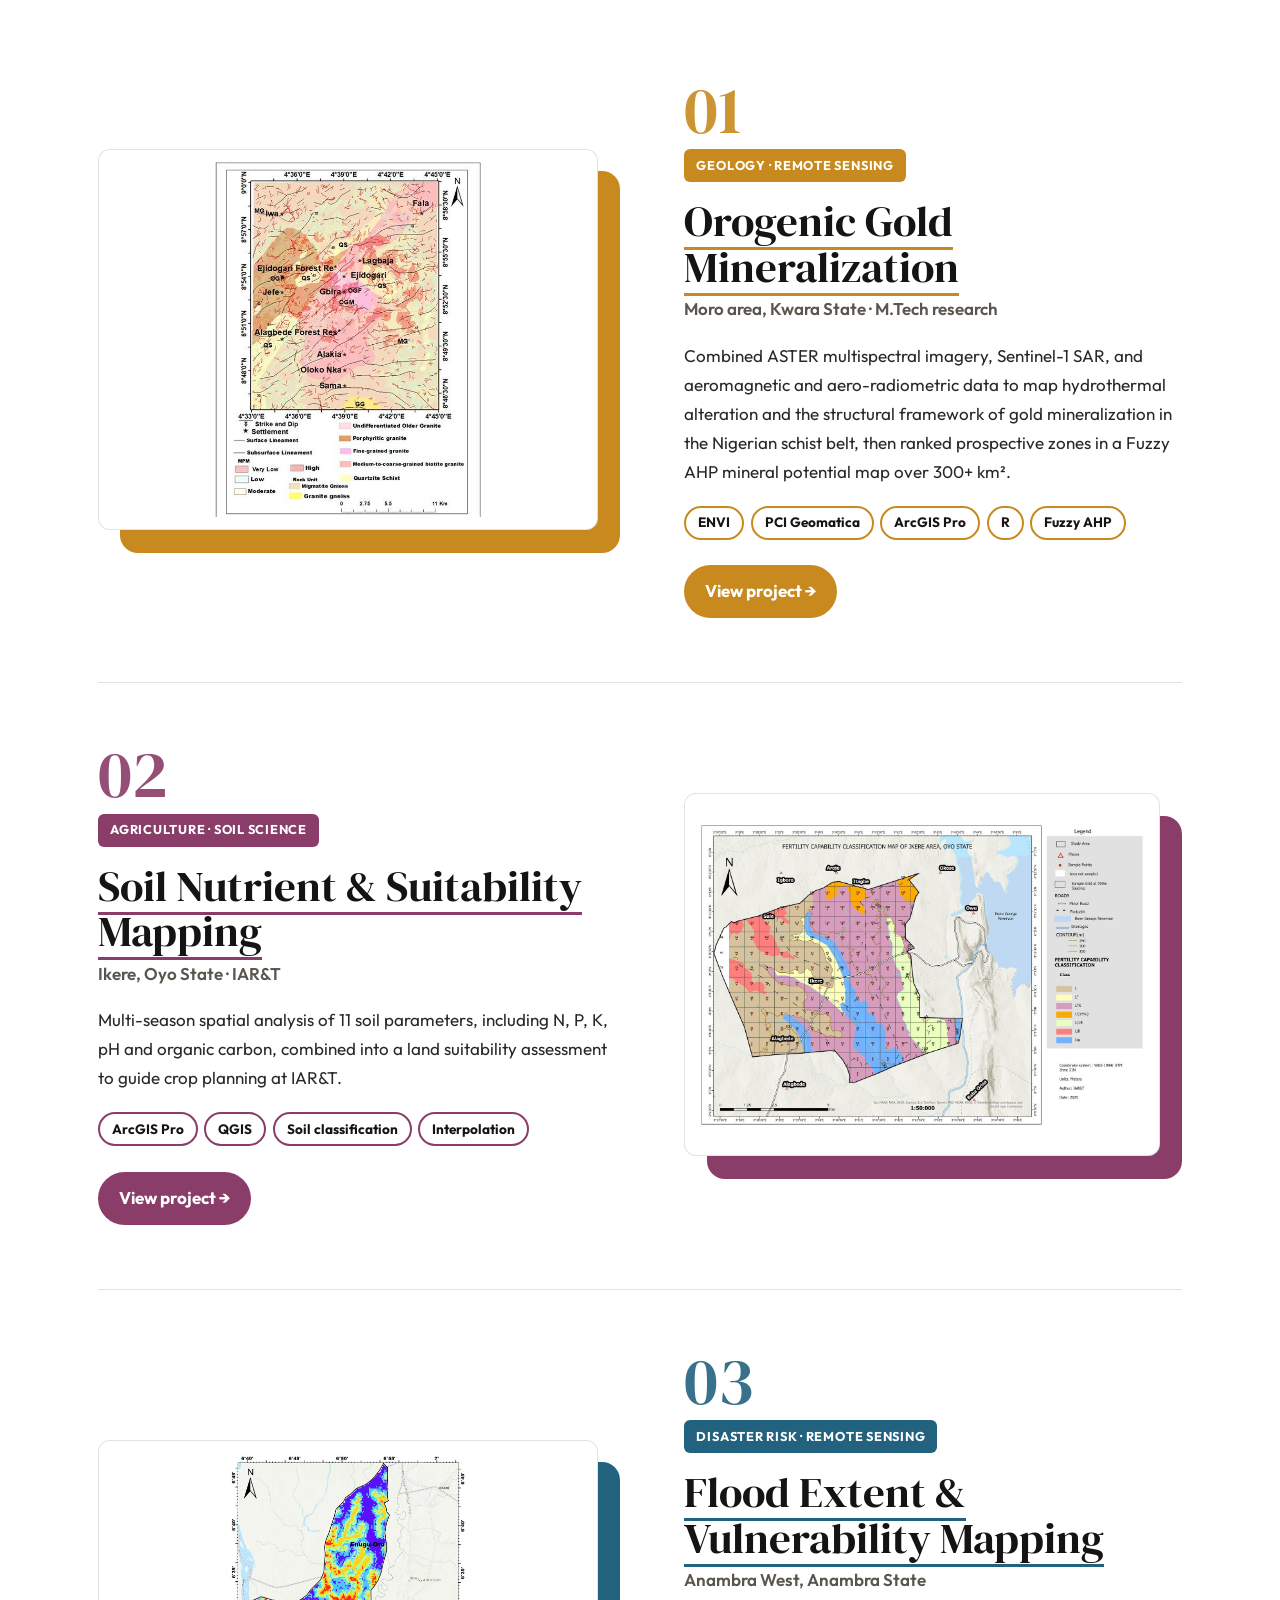
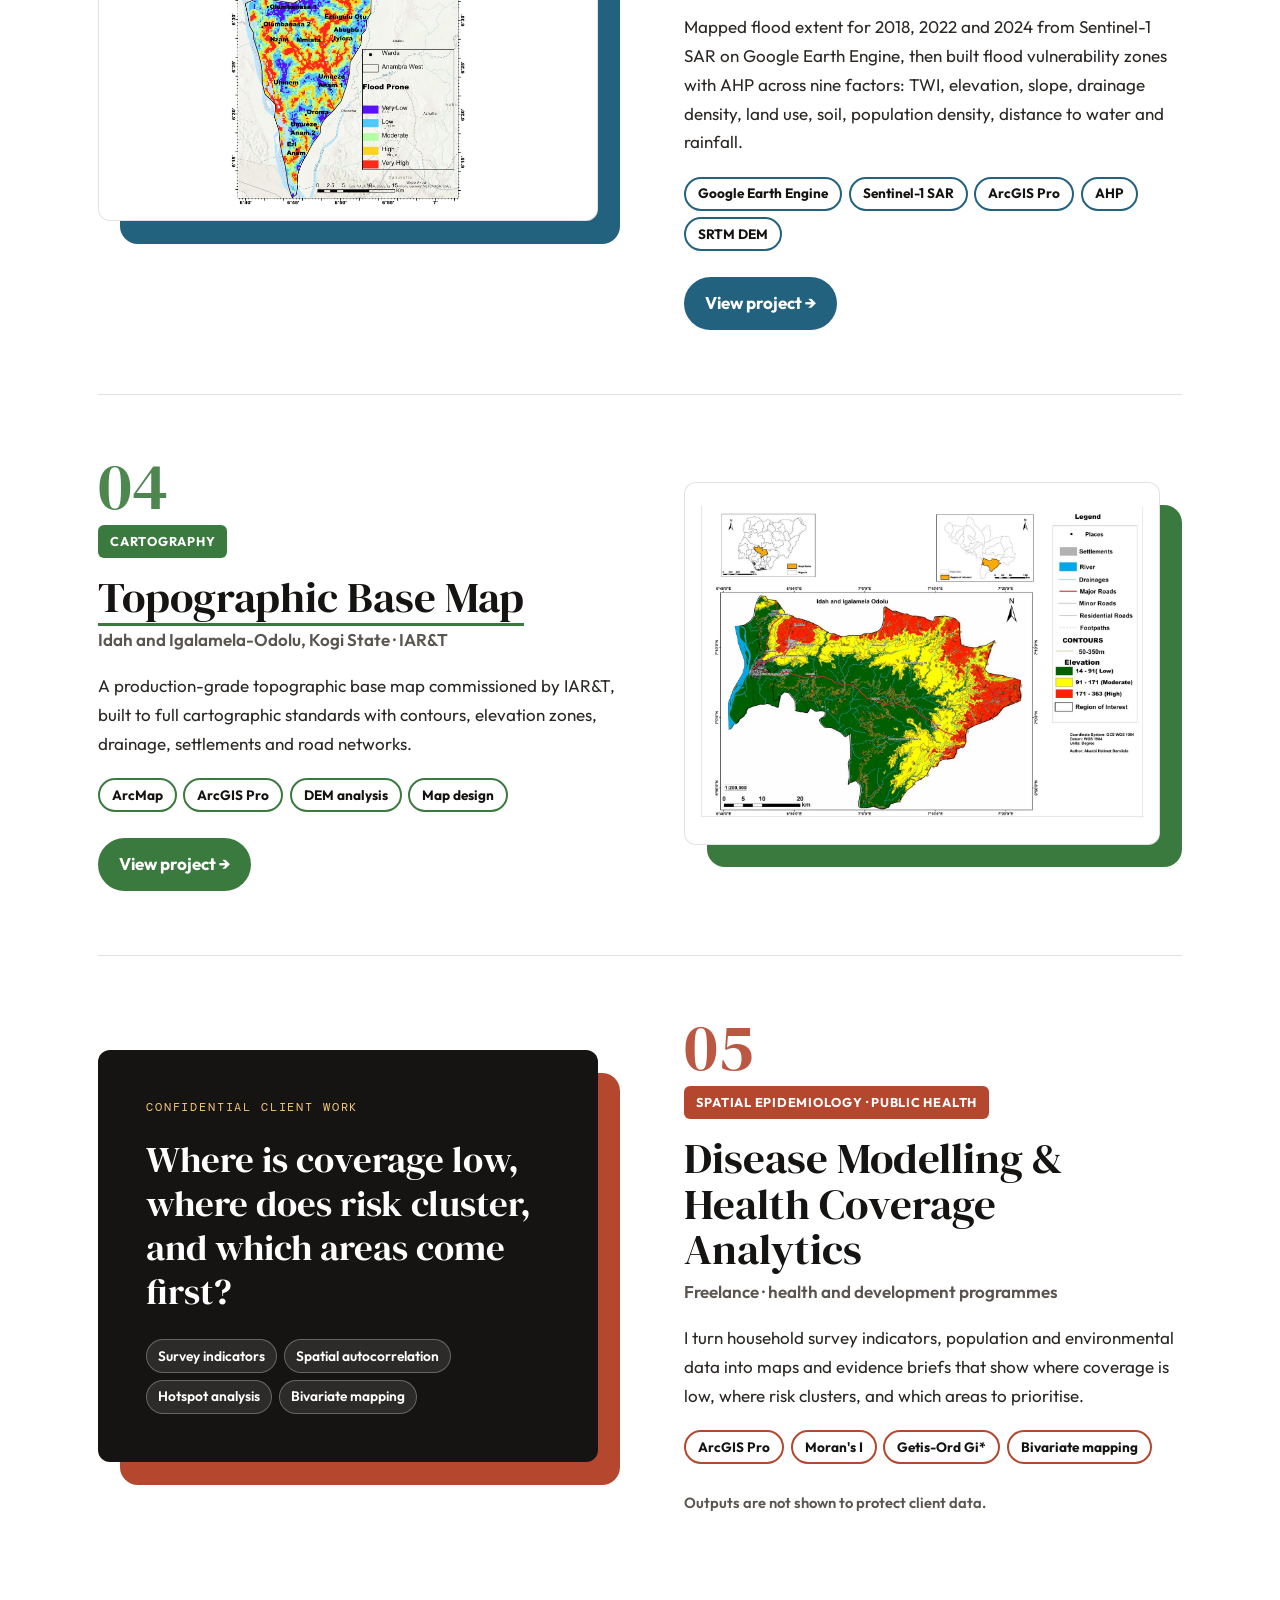
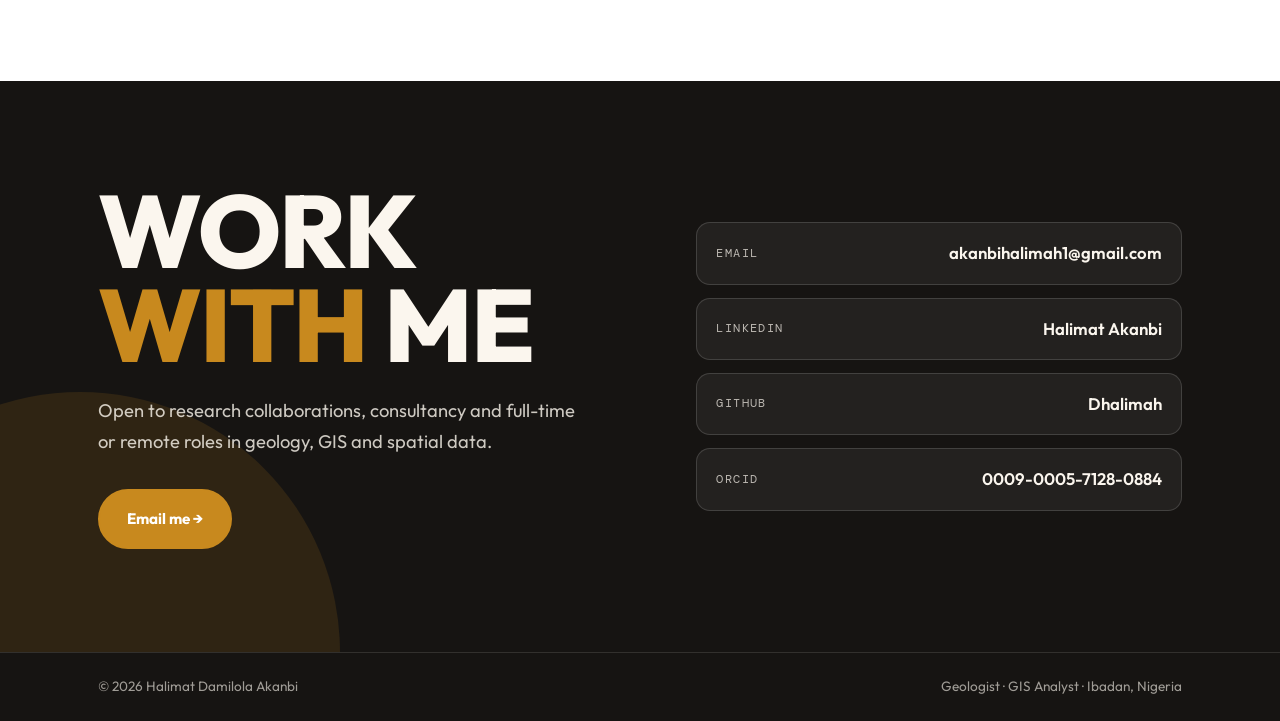
==== commit 035b80d5: "Stronger About section" ====
--- a/index.html
+++ b/index.html
@@ -301,10 +301,11 @@
     <div class="wrap about-grid">
       <div class="about-text reveal">
         <p class="kicker">About me</p>
-        <h2 class="title">From the rocks <em>to the map</em></h2>
-        <p class="big">I am a geologist and GIS analyst. Whatever the field, my approach is the same: rigorous spatial methods and clear outputs that turn complex problems into decisions.</p>
-        <p>I hold an <strong>M.Tech in Geoinformation Technology (Distinction)</strong> from the Federal University of Technology, Akure, in collaboration with the African Regional Institute for Geospatial Information Science and Technology (AFRIGIST), and a <strong>B.Sc. in Geology and Mineral Science</strong> from Kwara State University.</p>
-        <p>I work as a <strong>GIS Technologist</strong> at the Institute of Agricultural Research and Training (IAR&amp;T), Obafemi Awolowo University, where I lead spatial analysis for the Land and Water Resources Management Programme. My work spans mineral prospectivity mapping, soil and land suitability, flood risk, cartography and spatial health analytics.</p>
+        <h2 class="title">Every decision has <em>a&nbsp;where</em></h2>
+        <p class="big">Where is the gold likely to be? Which land suits which crop? Which communities will flood next? Where should a health programme send its limited resources first? I answer these questions with evidence.</p>
+        <p>I bring two disciplines to that work. As a <strong>geologist</strong>, I read the ground: structure, rock, soil and water, mapped in the field. As a <strong>geoinformation specialist</strong>, I turn satellite imagery, survey data and field records into spatial models, maps and briefs that people can act on.</p>
+        <p>At the <strong>Institute of Agricultural Research and Training (IAR&amp;T)</strong>, I am the sole GIS analyst on projects in four states, taking each one from sampling design and GPS field surveys to decision-support maps, and I maintain a national soil properties database. As a <strong>freelance consultant</strong>, I bring the same methods to health and development programmes: spatial statistics, hotspot analysis and disease modelling that show where coverage is low and where risk concentrates.</p>
+        <p>I hold an <strong>M.Tech in Geoinformation Technology (Distinction)</strong> from FUTA / AFRIGIST and a <strong>B.Sc. in Geology and Mineral Science</strong> from Kwara State University. I learn fast, I am as comfortable in the field as at the computer, and I care about one thing above all: outputs that are accurate, clear and used.</p>
       </div>
       <ul class="facts reveal">
         <li><span>Role</span>GIS Technologist, IAR&amp;T, OAU</li>
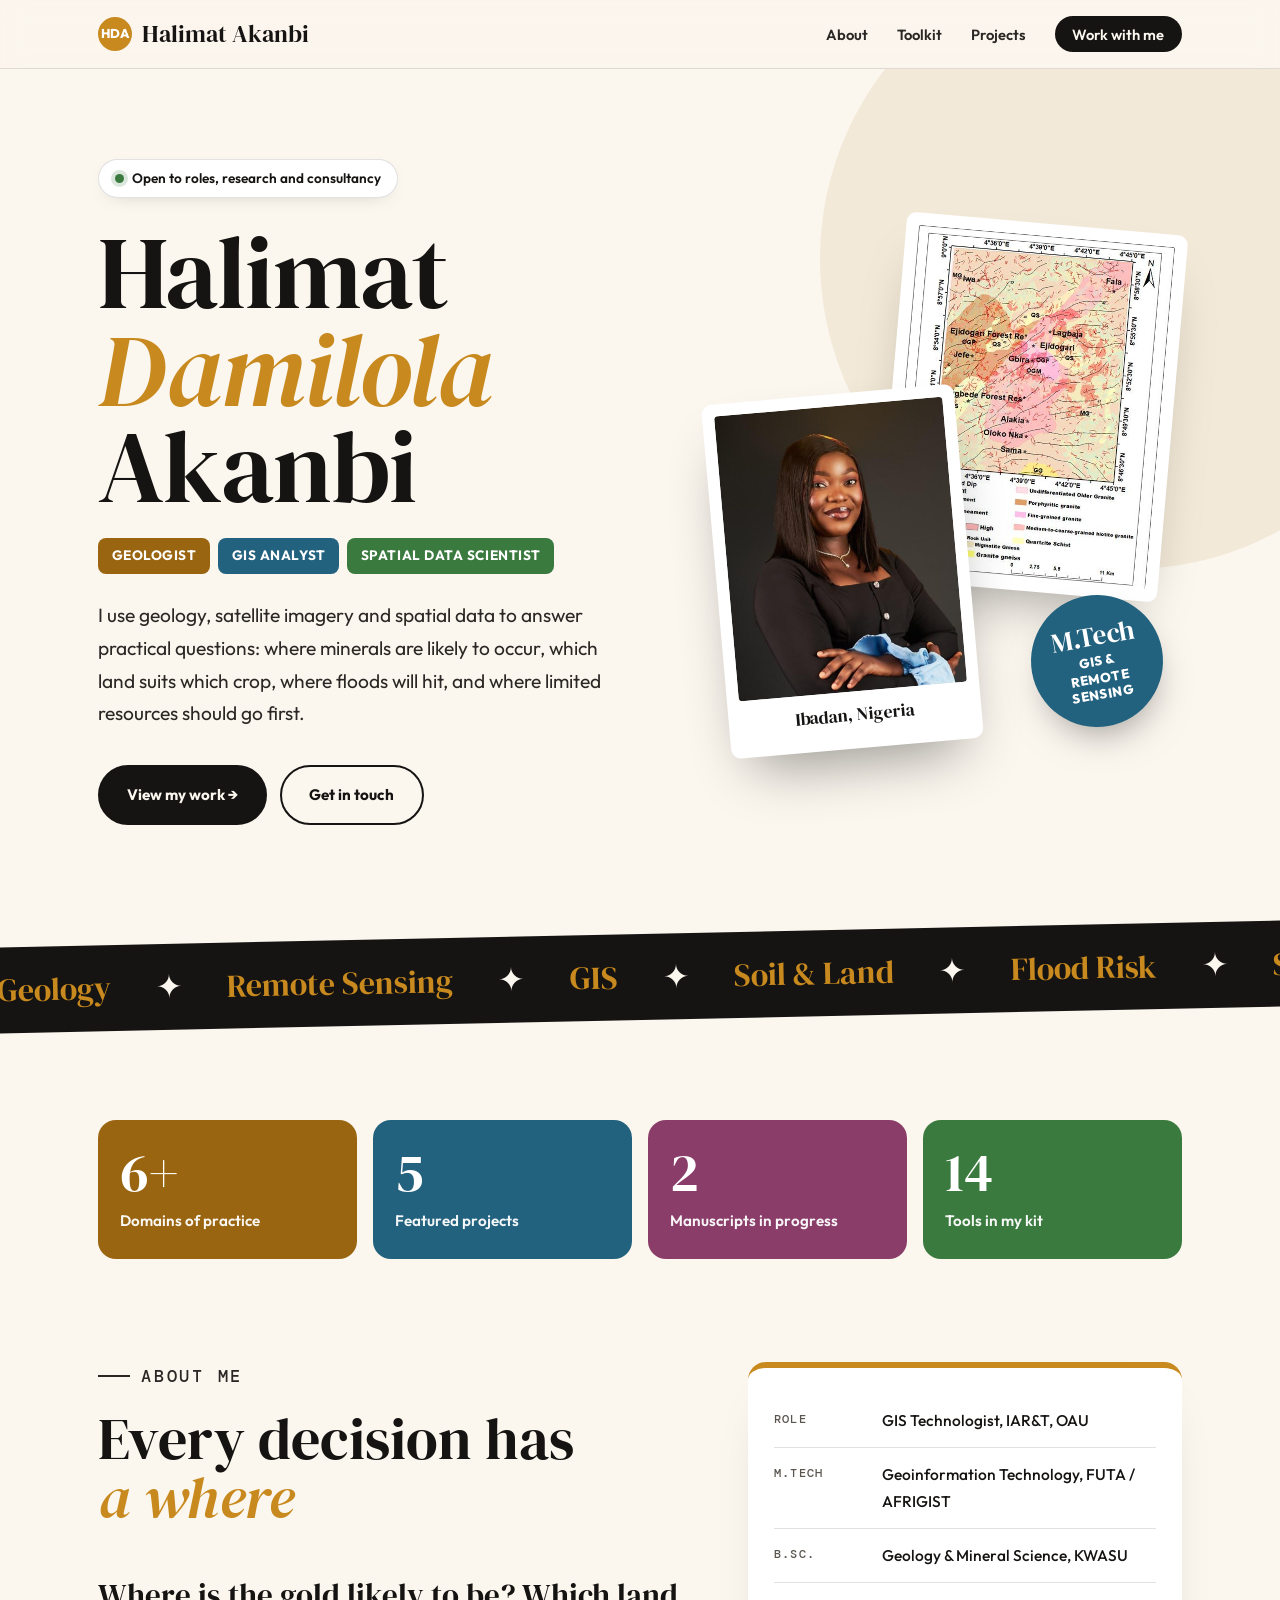
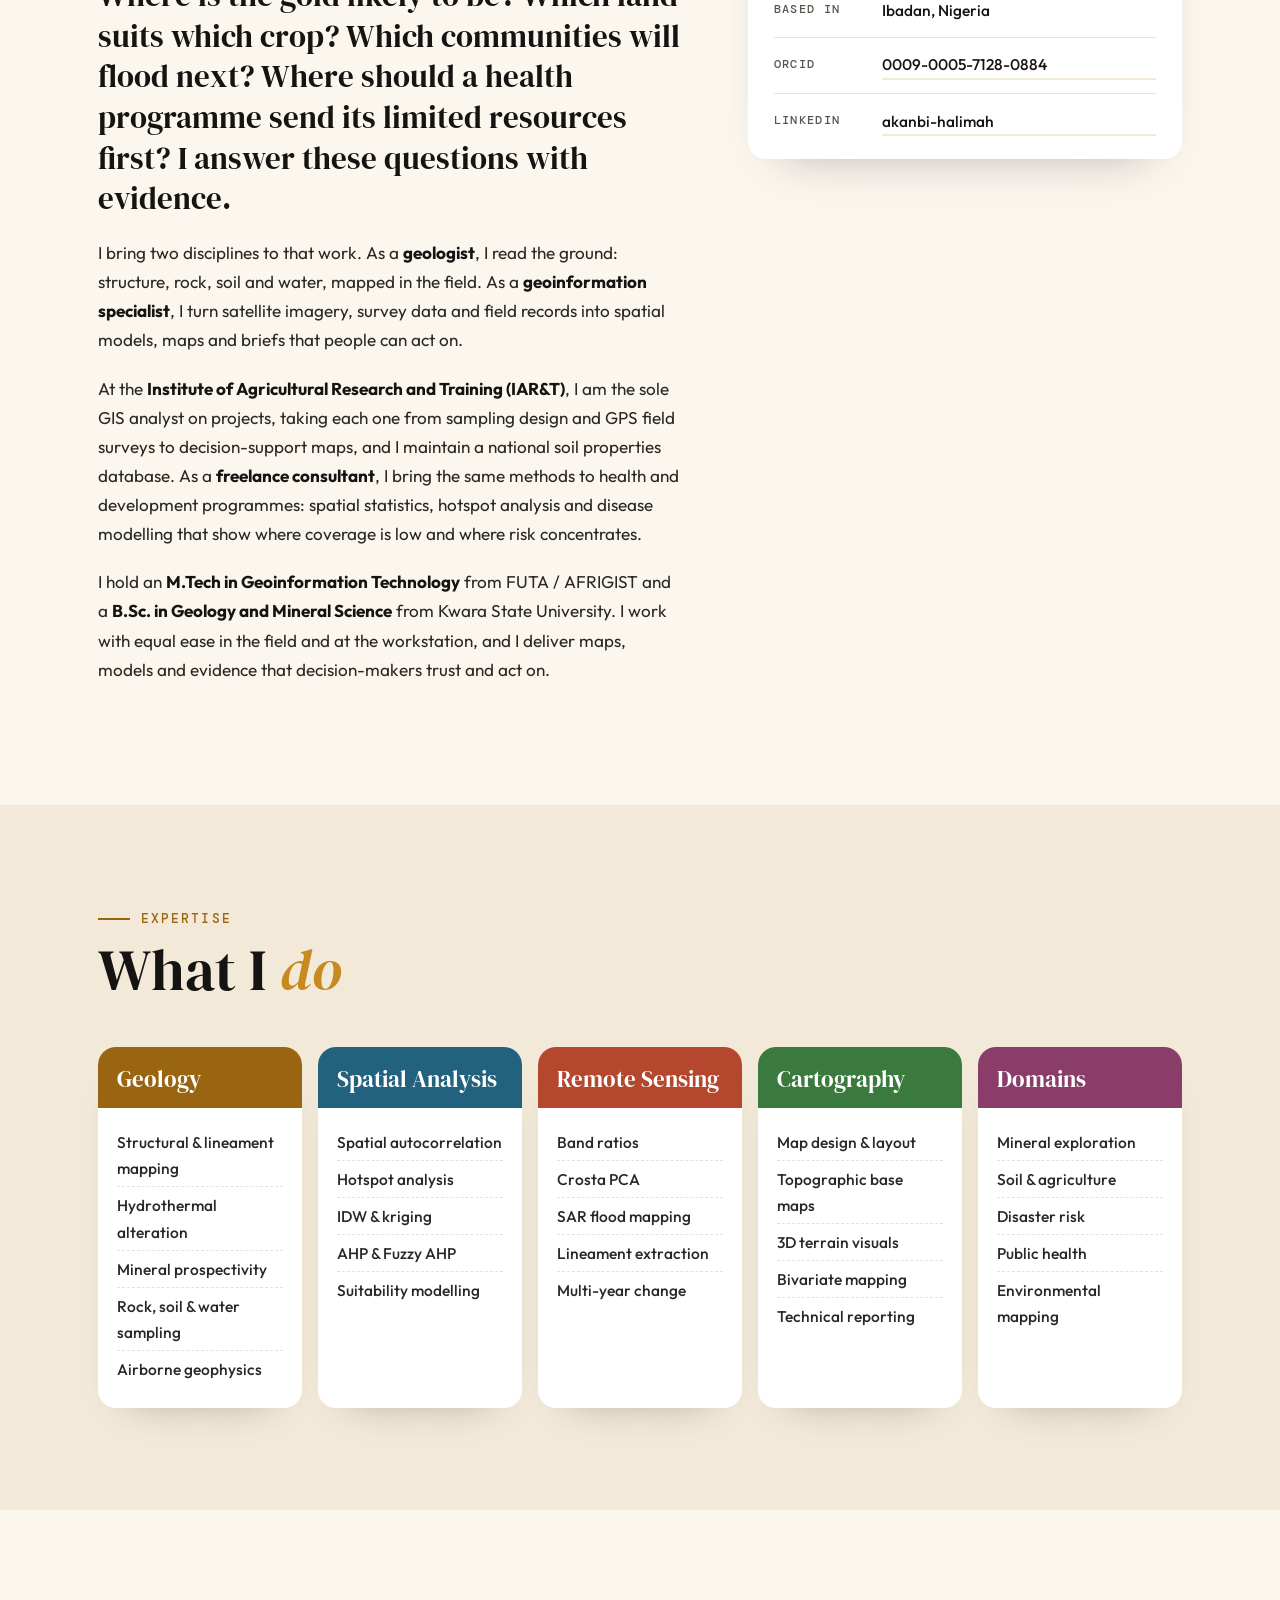
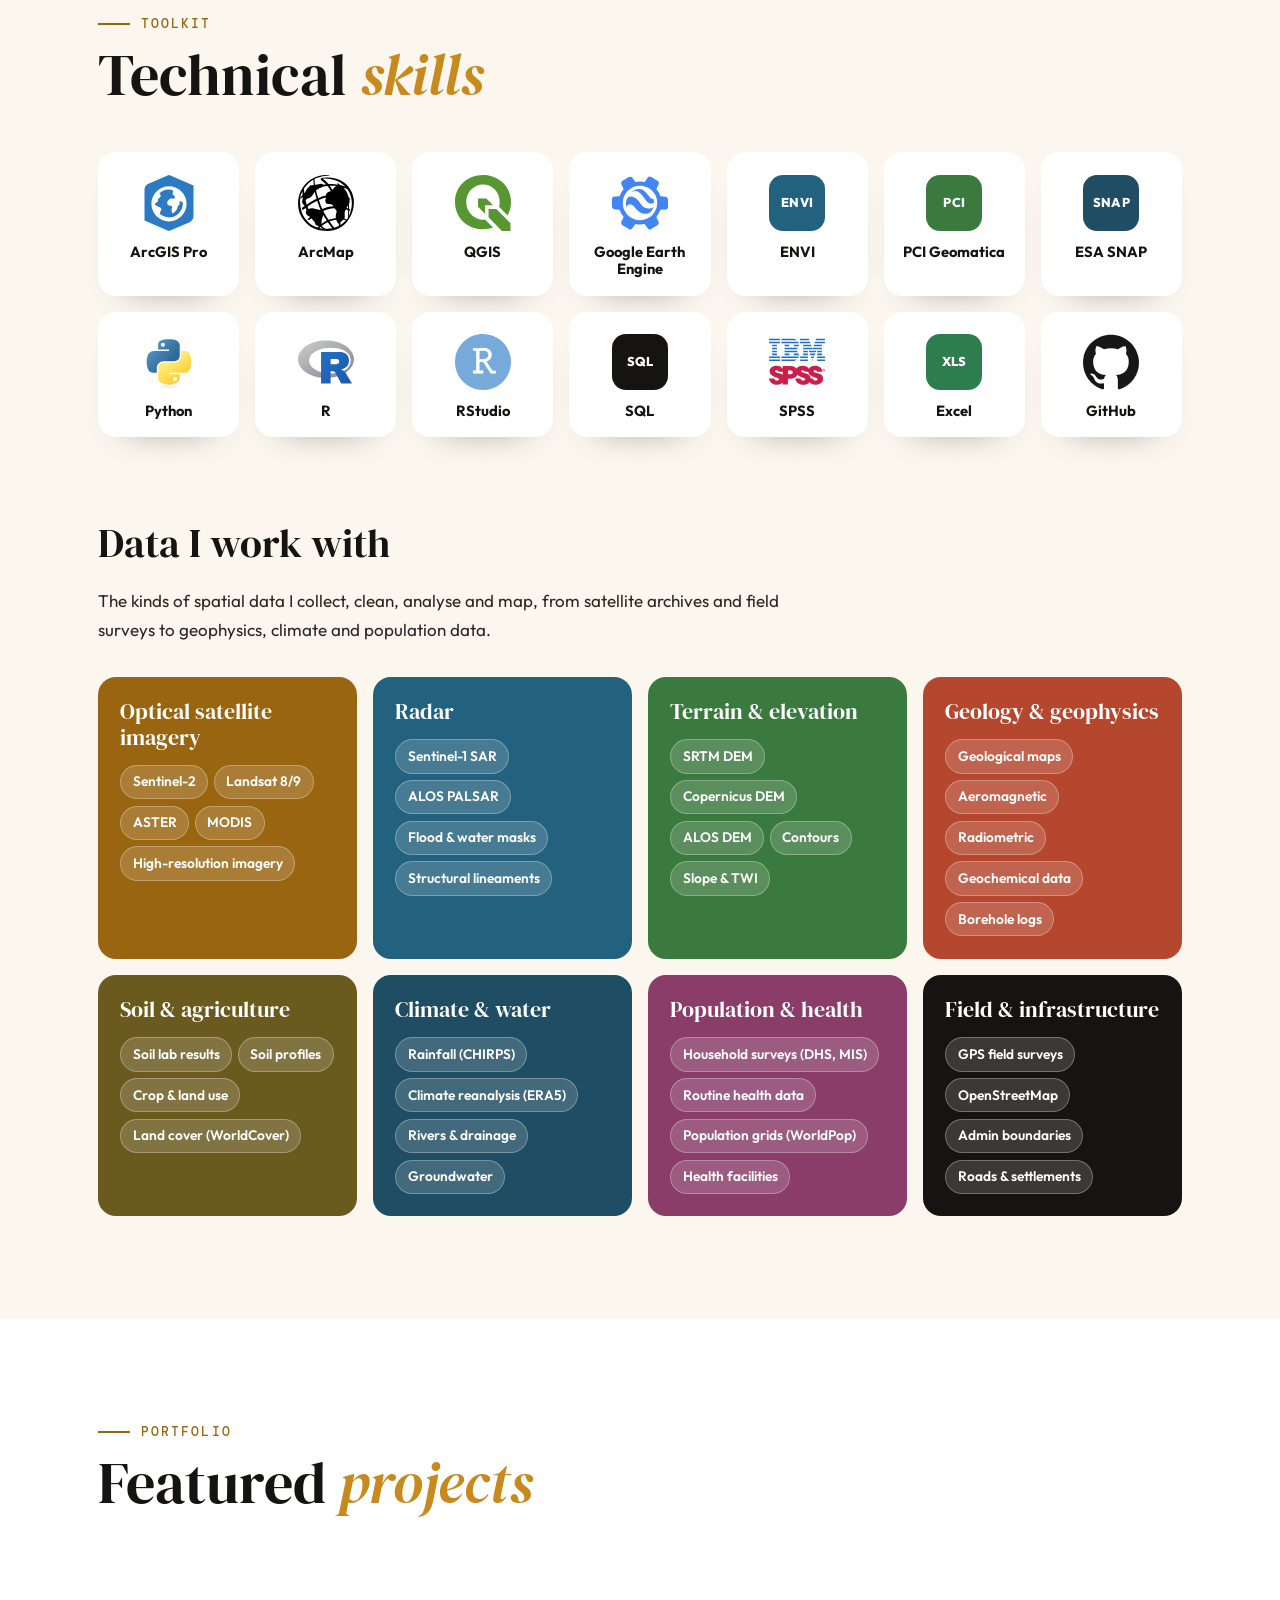
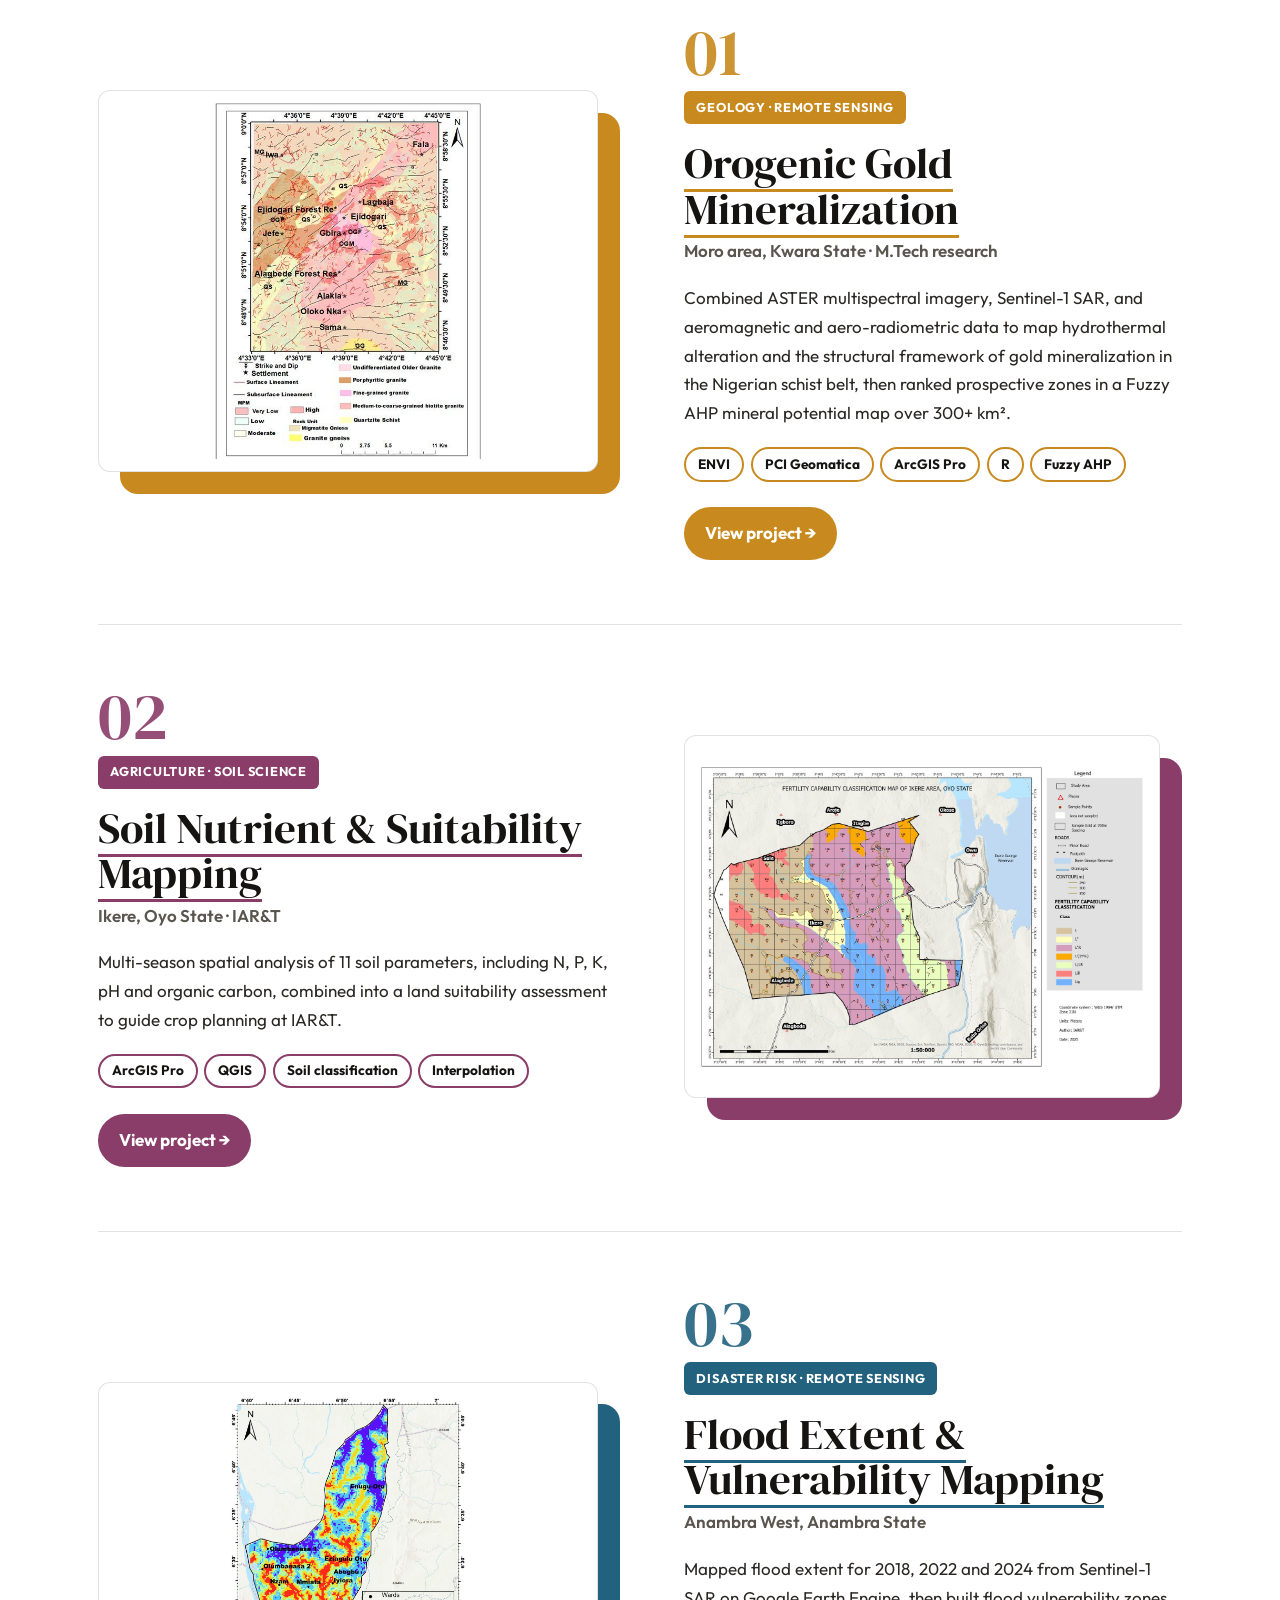
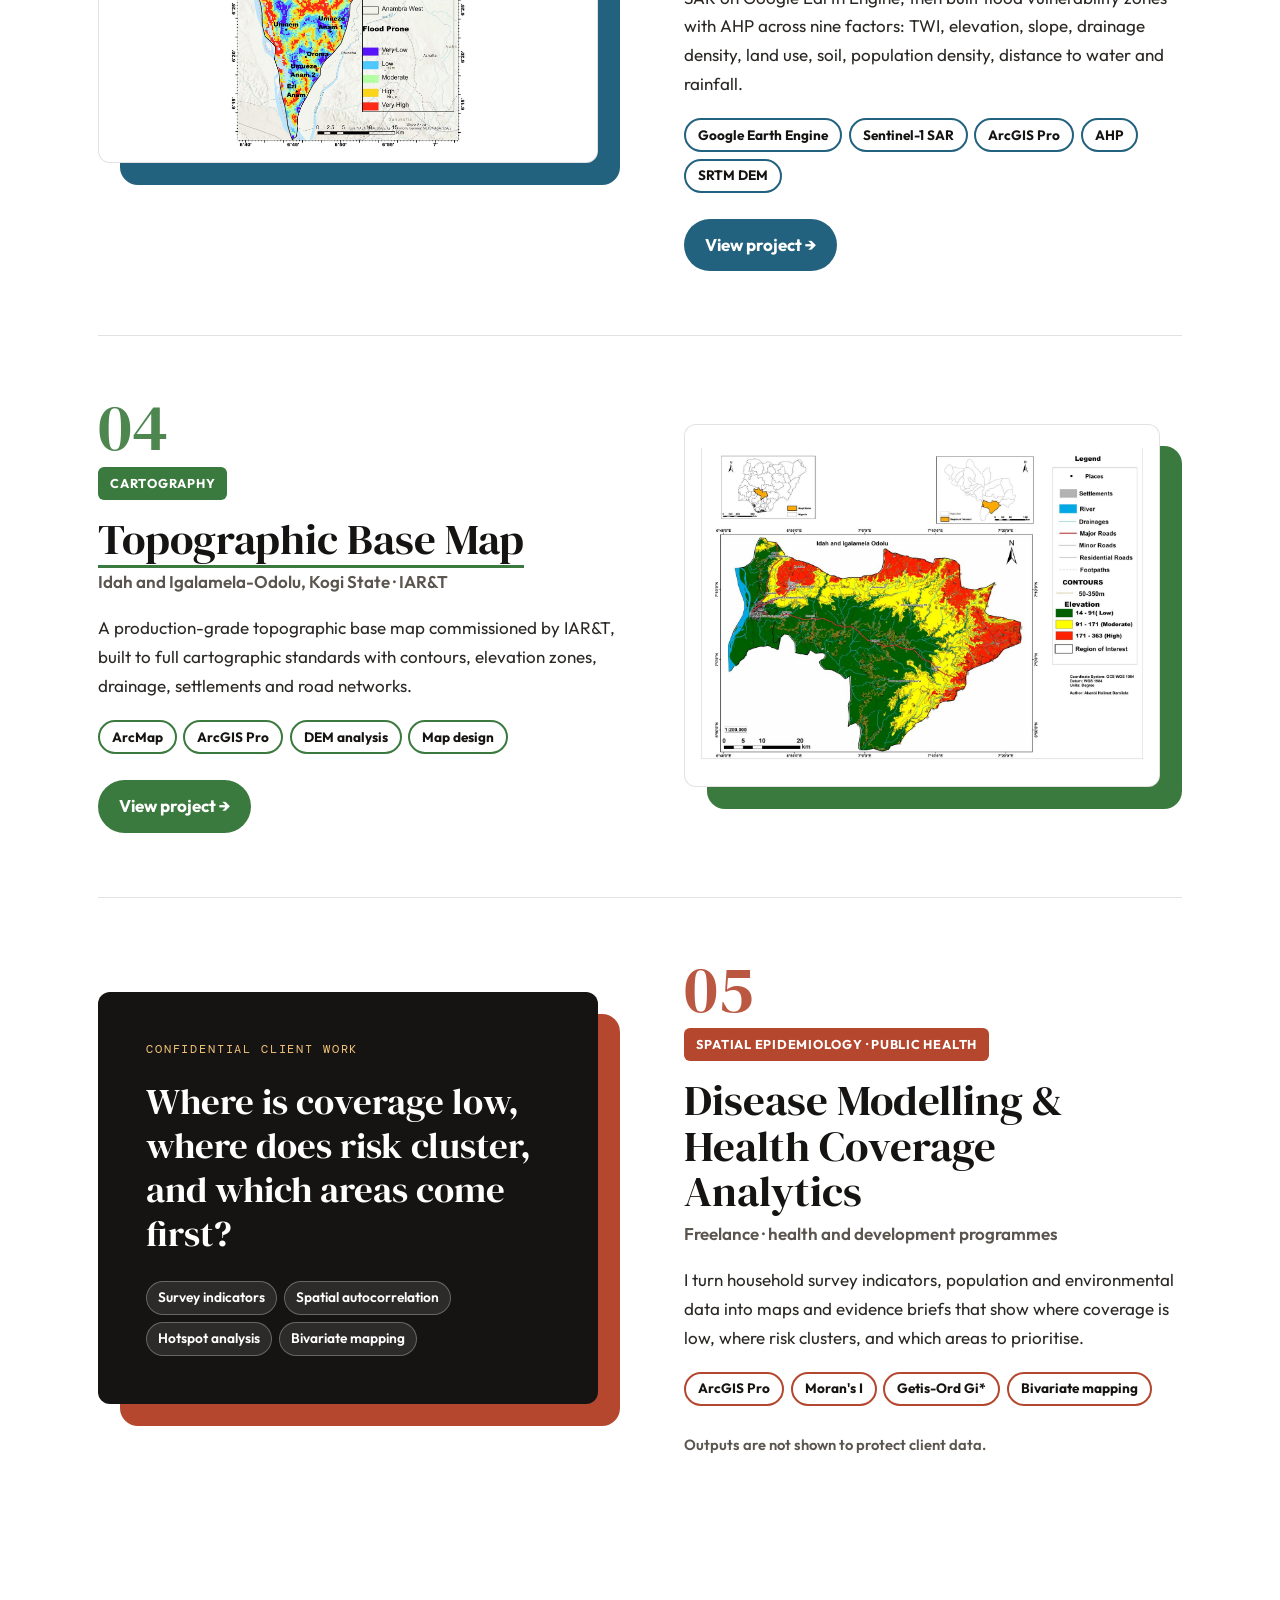
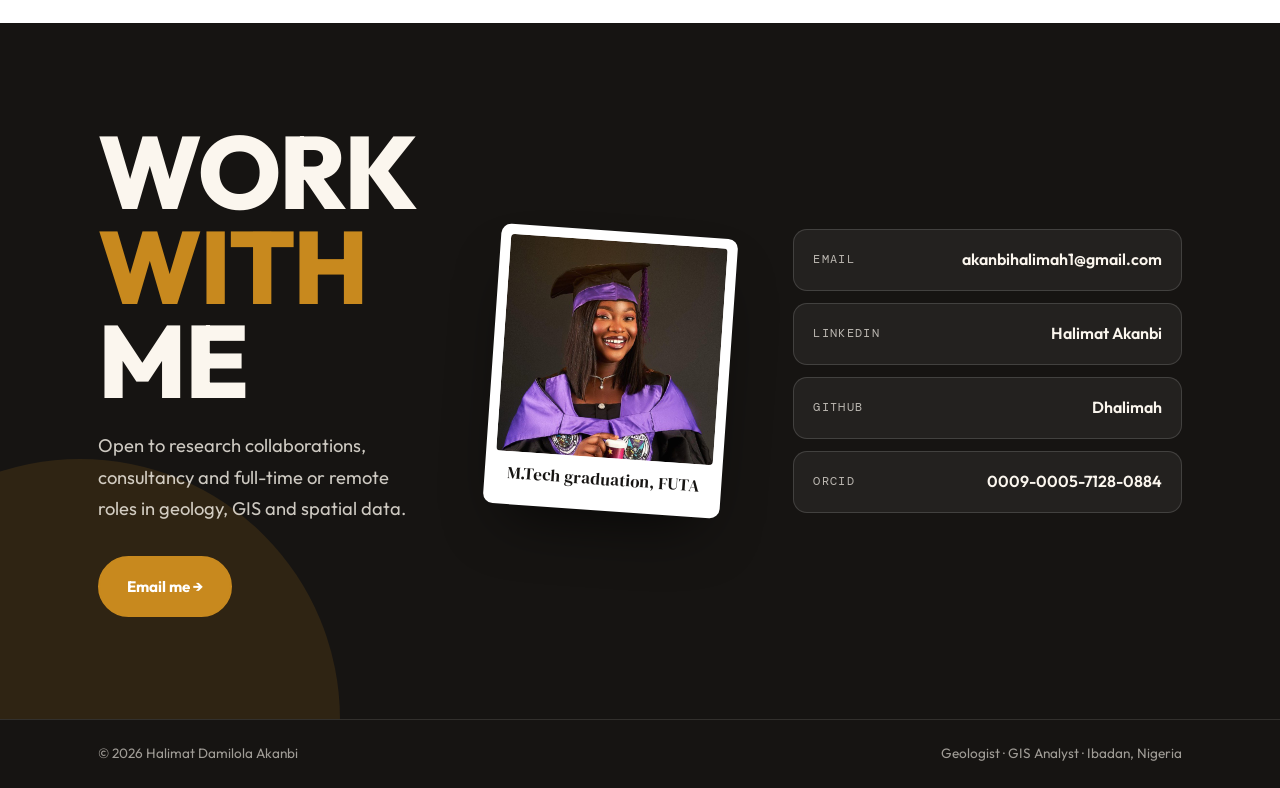
==== commit 1ffbf7e9: "Add photos, refine About copy" ====
--- a/index.html
+++ b/index.html
@@ -195,15 +195,19 @@
     /* CONTACT */
     #contact { background: var(--ink); color: var(--cream); position: relative; overflow: hidden; }
     #contact::after { content: ''; position: absolute; width: 520px; height: 520px; border-radius: 50%; background: var(--ochre); opacity: .14; left: -180px; bottom: -260px; }
-    .contact-grid { position: relative; z-index: 1; display: grid; grid-template-columns: 1.1fr 1fr; gap: clamp(2rem, 5vw, 4.5rem); align-items: center; }
+    .contact-grid { position: relative; z-index: 1; display: grid; grid-template-columns: 1fr .72fr 1.18fr; gap: clamp(2rem, 5vw, 4.5rem); align-items: center; }
     #contact h2 { font-family: var(--sans); font-weight: 800; font-size: clamp(3.2rem, 8.5vw, 6.4rem); line-height: .92; text-transform: uppercase; letter-spacing: -0.02em; }
     #contact h2 span { color: var(--ochre); }
     #contact .sub { font-size: 1.15rem; color: rgba(251,246,238,.8); margin: 1.4rem 0 2rem; max-width: 30rem; }
+    .contact-photo { background: #fff; padding: 10px 10px 16px; border-radius: 10px; transform: rotate(4deg); box-shadow: 0 30px 60px -24px rgba(0,0,0,.7); }
+    .contact-photo img { width: 100%; height: auto; aspect-ratio: 1; object-fit: cover; border-radius: 4px; }
+    .contact-photo.reveal.in { transform: rotate(4deg); }
+    .contact-photo p { color: var(--ink); font-family: var(--display); text-align: center; margin-top: .5rem; font-size: 1.05rem; }
     .contact-list { list-style: none; display: grid; gap: .8rem; }
     .contact-list a { display: flex; justify-content: space-between; align-items: center; gap: 1rem; background: rgba(255,255,255,.06); border: 1px solid rgba(255,255,255,.14); border-radius: 14px; padding: 1rem 1.2rem; text-decoration: none; transition: background .2s, transform .2s; }
     .contact-list a:hover { background: var(--ochre); transform: translateX(4px); }
     .contact-list small { font-family: var(--mono); font-size: .72rem; letter-spacing: .12em; text-transform: uppercase; opacity: .7; }
-    .contact-list strong { font-weight: 600; font-size: 1.05rem; overflow-wrap: anywhere; text-align: right; }
+    .contact-list strong { font-weight: 600; font-size: 1rem; overflow-wrap: break-word; word-break: normal; text-align: right; min-width: 0; }
     footer { background: var(--ink); color: rgba(251,246,238,.6); border-top: 1px solid rgba(251,246,238,.12); padding: 1.4rem 0; font-size: .85rem; }
     footer .wrap { display: flex; justify-content: space-between; gap: 1rem; flex-wrap: wrap; }
 
@@ -217,6 +221,7 @@
       .nav-links li.opt { display: none; }
       .hero-grid, .about-grid, .contact-grid, .project { grid-template-columns: 1fr; }
       .collage { height: 460px; max-width: 520px; }
+      .contact-photo { max-width: 300px; }
       .project.flip .media { order: 0; }
       .stats { grid-template-columns: repeat(2, 1fr); }
       .tools { grid-template-columns: repeat(4, 1fr); }
@@ -270,13 +275,13 @@
           <a href="#contact" class="btn btn-line">Get in touch</a>
         </div>
       </div>
-      <div class="collage" aria-hidden="true">
-        <div class="card-map"><img src="thumb_gold.jpg" alt="" width="506" height="676"></div>
+      <div class="collage">
+        <div class="card-map" aria-hidden="true"><img src="thumb_gold.jpg" alt="" width="506" height="676"></div>
         <div class="card-photo">
-          <div class="ph"><!--PHOTO--><b>HDA</b><!--/PHOTO--></div>
+          <div class="ph"><img src="photo_halimat.jpg" alt="Halimat Damilola Akanbi" width="800" height="1000"></div>
           <p>Ibadan, Nigeria</p>
         </div>
-        <div class="sticker"><div><big>M.Tech</big>with<br>Distinction</div></div>
+        <div class="sticker" aria-hidden="true"><div><big>M.Tech</big>GIS &amp;<br>Remote Sensing</div></div>
       </div>
     </div>
   </header>
@@ -291,7 +296,7 @@
   <div class="wrap">
     <div class="stats">
       <div class="stat reveal"><span class="stat-num">6+</span><span class="stat-label">Domains of practice</span></div>
-      <div class="stat reveal"><span class="stat-num">4</span><span class="stat-label">States of active fieldwork</span></div>
+      <div class="stat reveal"><span class="stat-num">5</span><span class="stat-label">Featured projects</span></div>
       <div class="stat reveal"><span class="stat-num">2</span><span class="stat-label">Manuscripts in progress</span></div>
       <div class="stat reveal"><span class="stat-num">14</span><span class="stat-label">Tools in my kit</span></div>
     </div>
@@ -304,13 +309,13 @@
         <h2 class="title">Every decision has <em>a&nbsp;where</em></h2>
         <p class="big">Where is the gold likely to be? Which land suits which crop? Which communities will flood next? Where should a health programme send its limited resources first? I answer these questions with evidence.</p>
         <p>I bring two disciplines to that work. As a <strong>geologist</strong>, I read the ground: structure, rock, soil and water, mapped in the field. As a <strong>geoinformation specialist</strong>, I turn satellite imagery, survey data and field records into spatial models, maps and briefs that people can act on.</p>
-        <p>At the <strong>Institute of Agricultural Research and Training (IAR&amp;T)</strong>, I am the sole GIS analyst on projects in four states, taking each one from sampling design and GPS field surveys to decision-support maps, and I maintain a national soil properties database. As a <strong>freelance consultant</strong>, I bring the same methods to health and development programmes: spatial statistics, hotspot analysis and disease modelling that show where coverage is low and where risk concentrates.</p>
-        <p>I hold an <strong>M.Tech in Geoinformation Technology (Distinction)</strong> from FUTA / AFRIGIST and a <strong>B.Sc. in Geology and Mineral Science</strong> from Kwara State University. I learn fast, I am as comfortable in the field as at the computer, and I care about one thing above all: outputs that are accurate, clear and used.</p>
+        <p>At the <strong>Institute of Agricultural Research and Training (IAR&amp;T)</strong>, I am the sole GIS analyst on projects, taking each one from sampling design and GPS field surveys to decision-support maps, and I maintain a national soil properties database. As a <strong>freelance consultant</strong>, I bring the same methods to health and development programmes: spatial statistics, hotspot analysis and disease modelling that show where coverage is low and where risk concentrates.</p>
+        <p>I hold an <strong>M.Tech in Geoinformation Technology</strong> from FUTA / AFRIGIST and a <strong>B.Sc. in Geology and Mineral Science</strong> from Kwara State University. I work with equal ease in the field and at the workstation, and I deliver maps, models and evidence that decision-makers trust and act on.</p>
       </div>
       <ul class="facts reveal">
         <li><span>Role</span>GIS Technologist, IAR&amp;T, OAU</li>
-        <li><span>M.Tech</span>Geoinformation Technology, FUTA / AFRIGIST (Distinction)</li>
-        <li><span>B.Sc.</span>Geology &amp; Mineral Science, KWASU (2:1)</li>
+        <li><span>M.Tech</span>Geoinformation Technology, FUTA / AFRIGIST</li>
+        <li><span>B.Sc.</span>Geology &amp; Mineral Science, KWASU</li>
         <li><span>Based in</span>Ibadan, Nigeria</li>
         <li><span>ORCID</span><a href="https://orcid.org/0009-0005-7128-0884" target="_blank" rel="noopener">0009-0005-7128-0884</a></li>
         <li><span>LinkedIn</span><a href="https://www.linkedin.com/in/akanbi-halimah" target="_blank" rel="noopener">akanbi-halimah</a></li>
@@ -451,6 +456,7 @@
         <p class="sub">Open to research collaborations, consultancy and full-time or remote roles in geology, GIS and spatial data.</p>
         <a href="mailto:akanbihalimah1@gmail.com" class="btn btn-solid" style="background:var(--ochre);border-color:var(--ochre);color:#fff">Email me →</a>
       </div>
+      <figure class="contact-photo reveal"><img src="photo_graduation.jpg" alt="Halimat Akanbi at her M.Tech graduation, FUTA" loading="lazy" width="720" height="720"><p>M.Tech graduation, FUTA</p></figure>
       <ul class="contact-list reveal">
         <li><a href="mailto:akanbihalimah1@gmail.com"><small>Email</small><strong>akanbihalimah1@gmail.com</strong></a></li>
         <li><a href="https://www.linkedin.com/in/akanbi-halimah" target="_blank" rel="noopener"><small>LinkedIn</small><strong>Halimat Akanbi</strong></a></li>
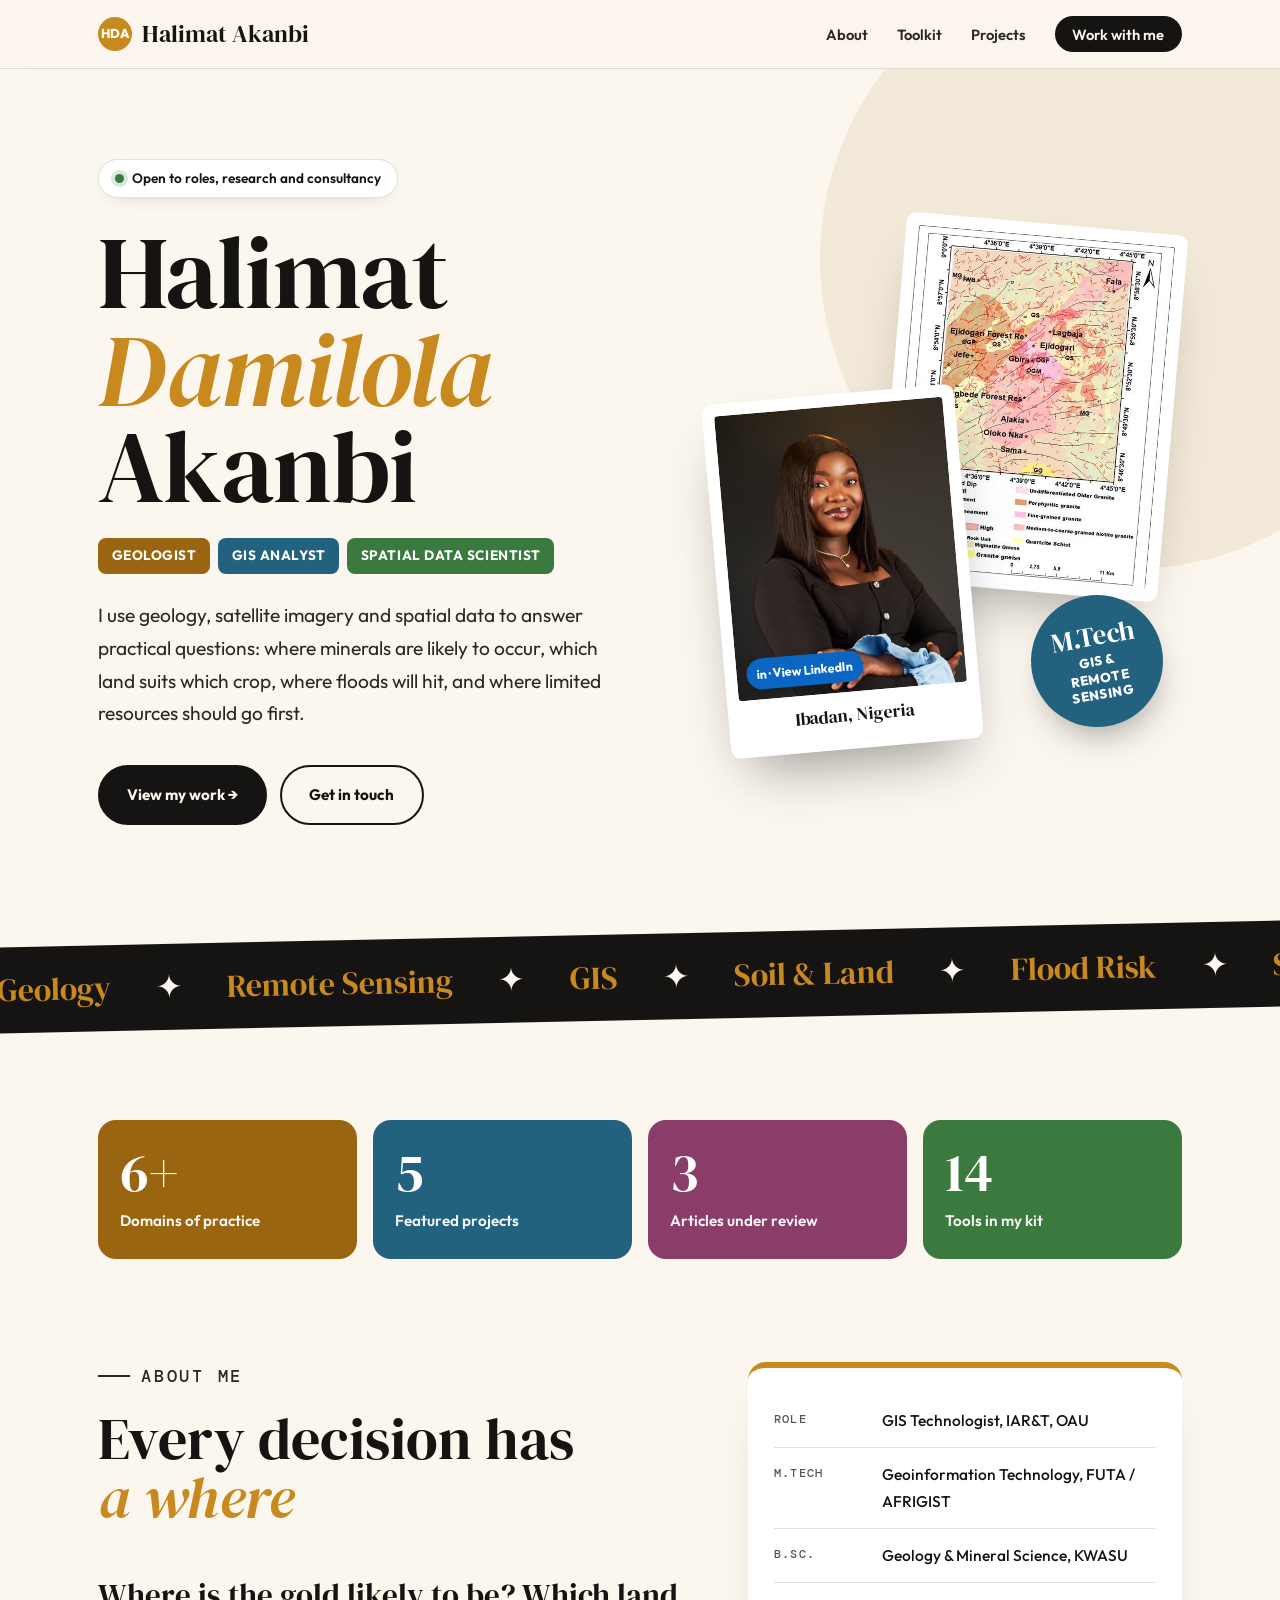
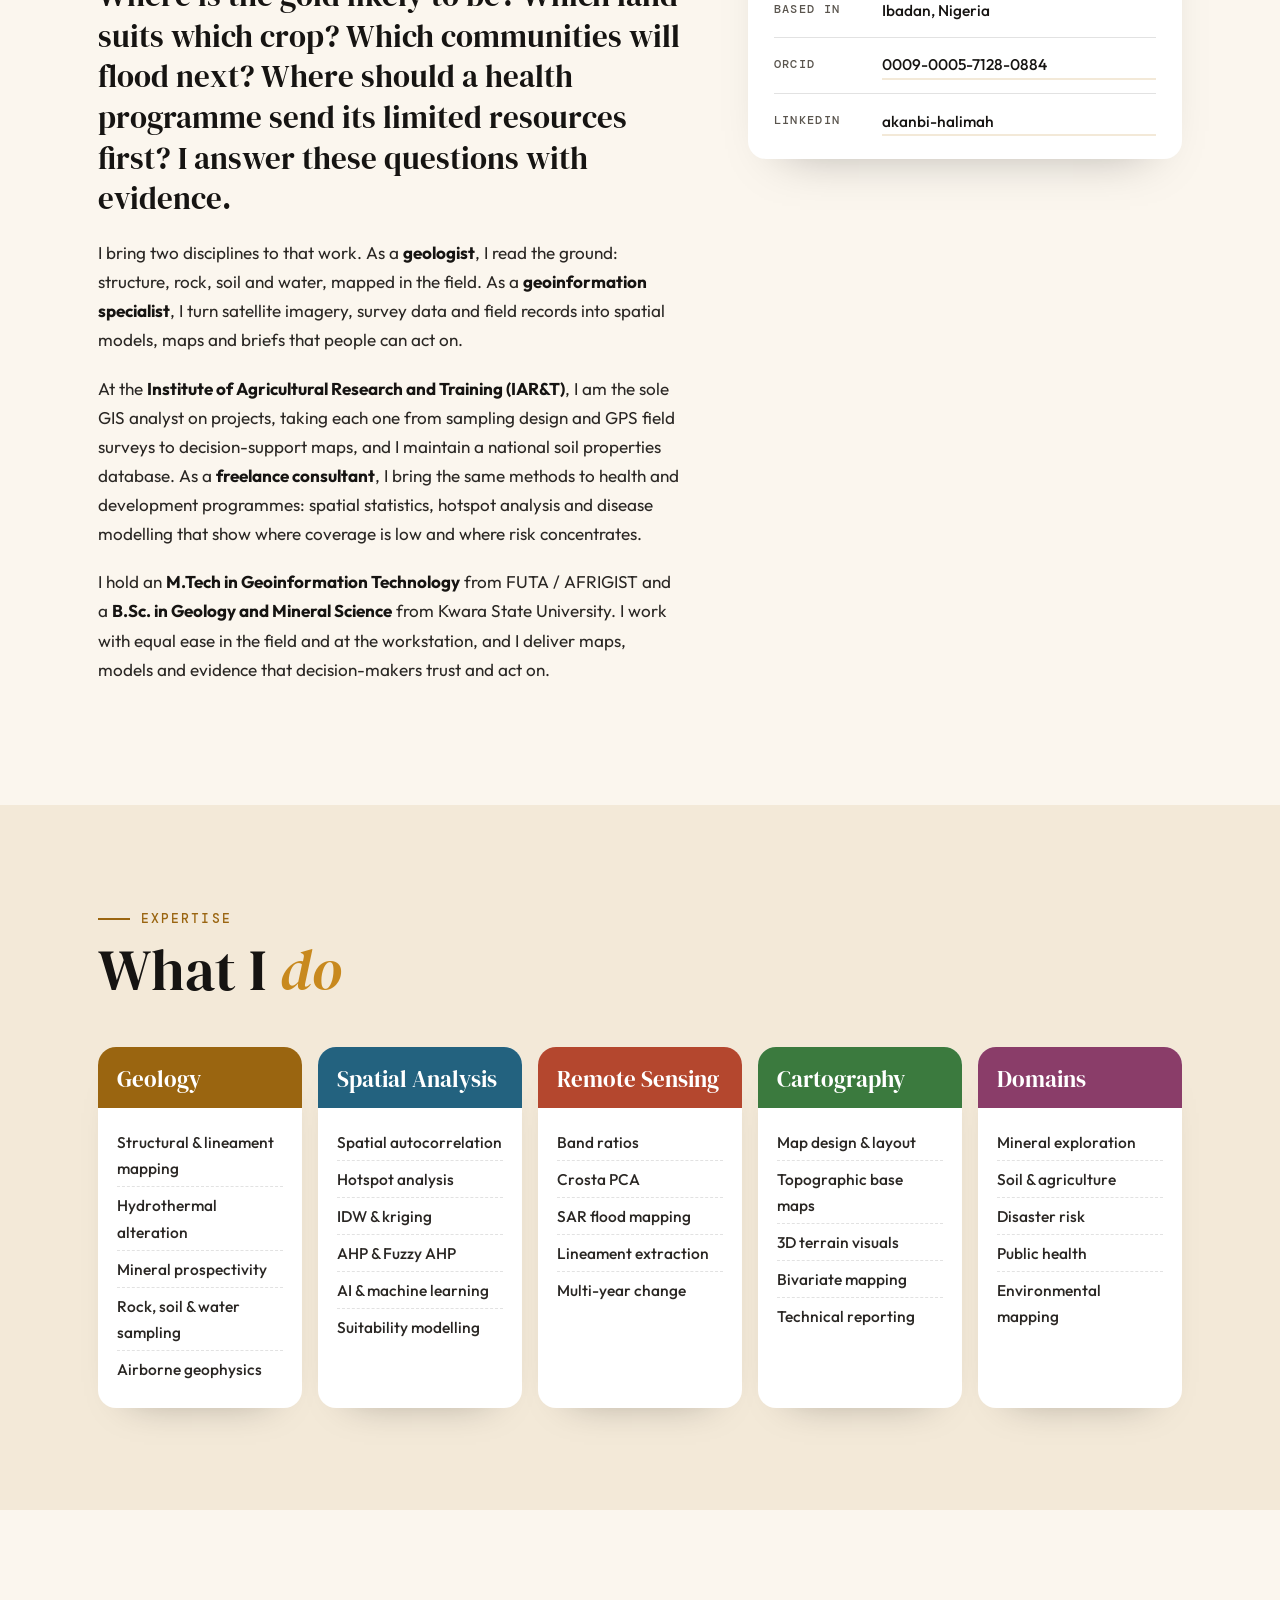
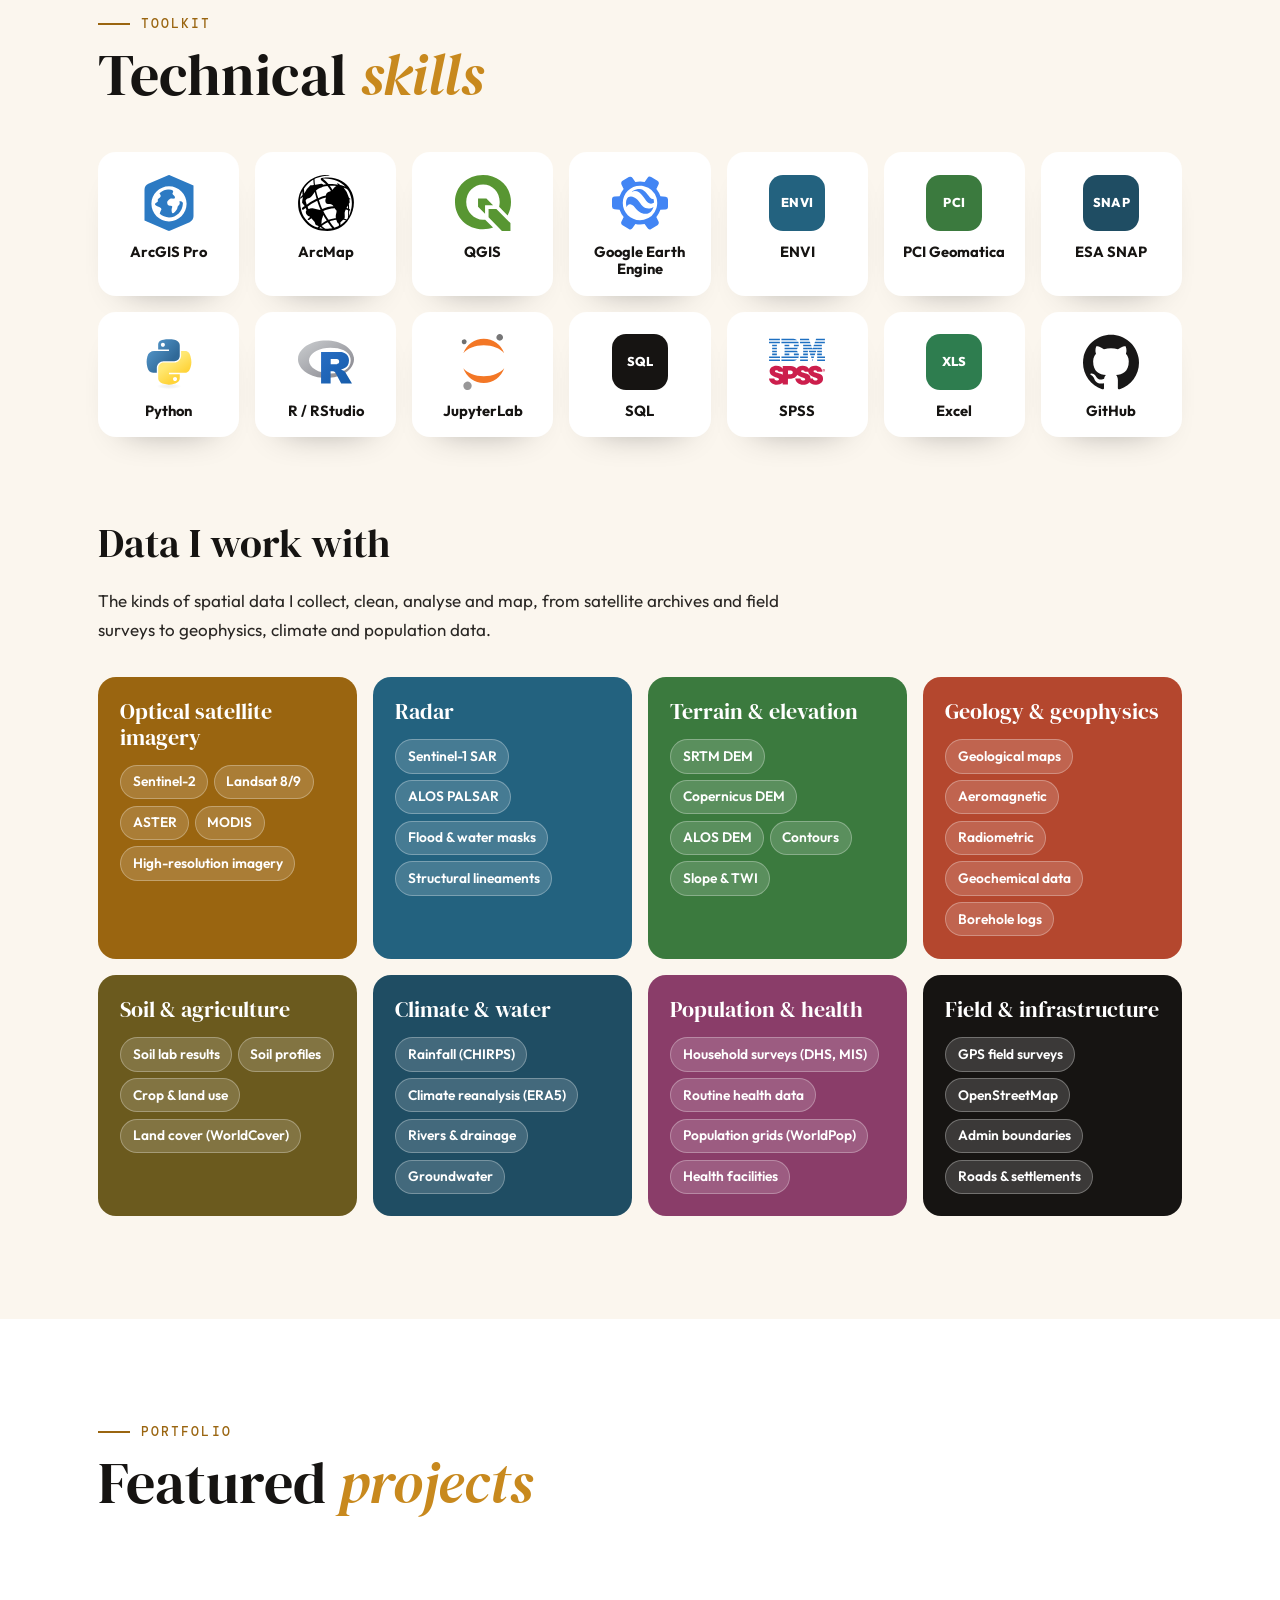
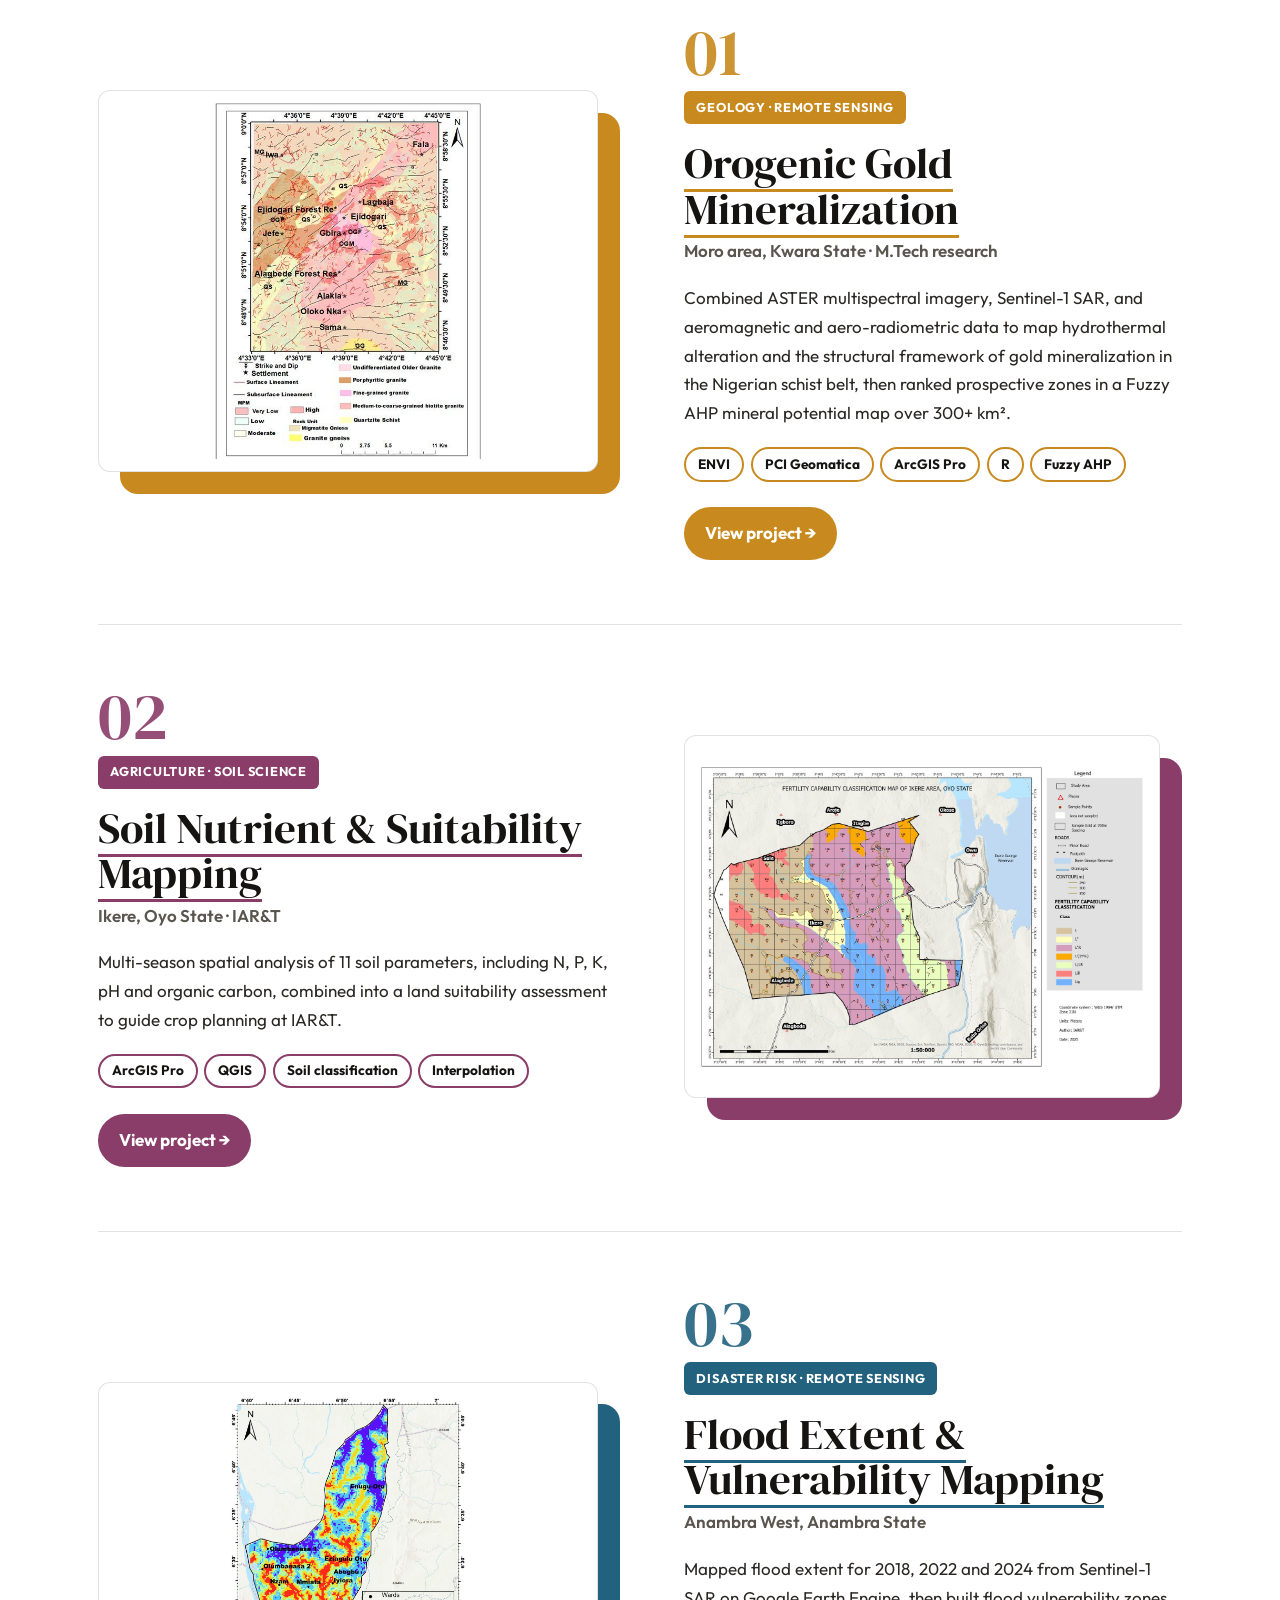
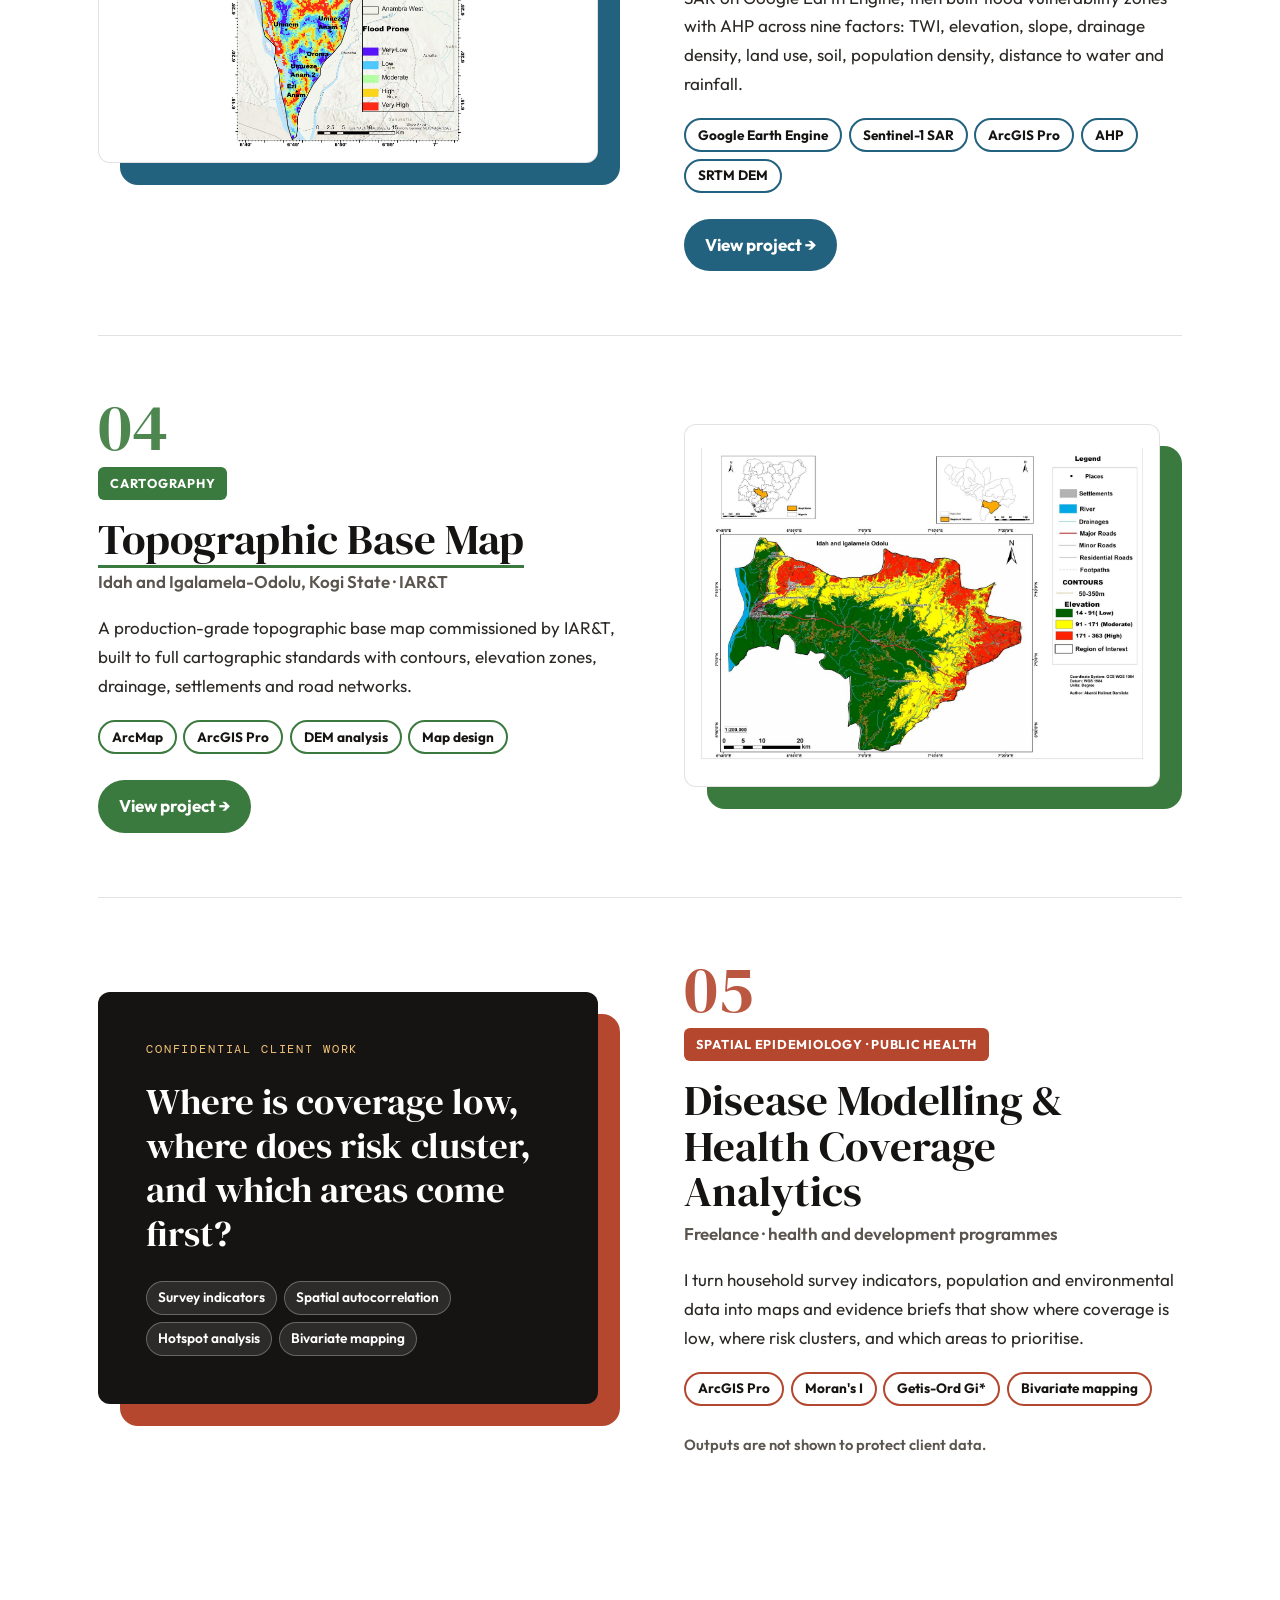
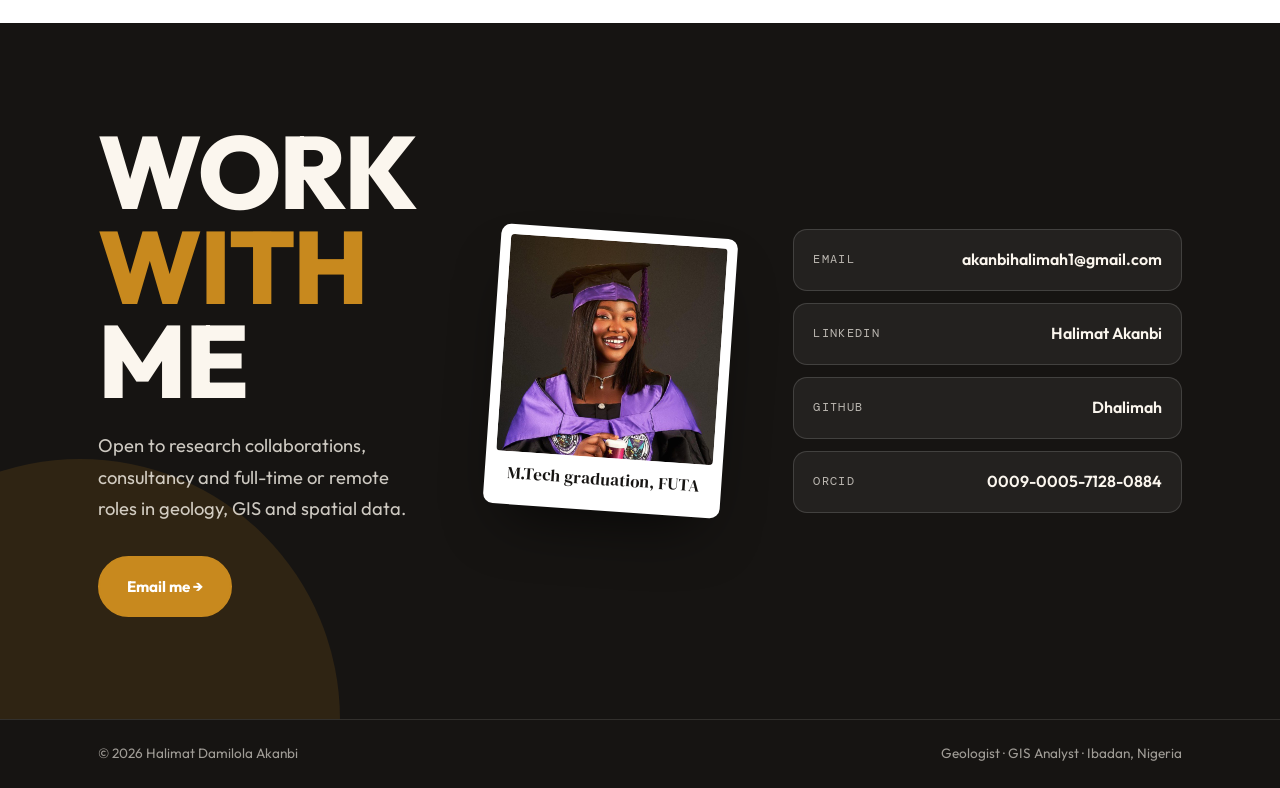
==== commit 5701ab20: "Photo links to LinkedIn, JupyterLab, AI and ML, 3 articles under review" ====
--- a/index.html
+++ b/index.html
@@ -83,7 +83,10 @@
     .card-map img { width: 100%; height: auto; border-radius: 4px; }
     .card-photo { position: absolute; left: 4%; bottom: 4%; width: 52%; background: #fff; padding: 12px 12px 18px; border-radius: 10px; box-shadow: 0 30px 60px -24px rgba(0,0,0,.45); transform: rotate(-5deg); }
     .card-photo .ph { aspect-ratio: 4 / 5; border-radius: 4px; overflow: hidden; background: linear-gradient(150deg, var(--ochre) 0%, var(--terra) 100%); display: grid; place-items: center; }
-    .card-photo .ph img { width: 100%; height: 100%; object-fit: cover; }
+    .card-photo .ph img { width: 100%; height: 100%; object-fit: cover; transition: transform .4s; }
+    .card-photo .ph { position: relative; text-decoration: none; }
+    .card-photo .ph:hover img { transform: scale(1.04); }
+    .li-tag { position: absolute; left: 10px; bottom: 10px; background: #0a66c2; color: #fff; font-weight: 700; font-size: .78rem; padding: .3rem .65rem; border-radius: 999px; box-shadow: 0 6px 16px -6px rgba(0,0,0,.5); }
     .card-photo .ph b { font-family: var(--display); font-weight: 400; font-size: clamp(3rem, 6vw, 4.6rem); color: #fff; }
     .card-photo p { font-family: var(--display); font-size: 1.1rem; text-align: center; margin-top: .6rem; }
     .sticker { position: absolute; right: 4%; bottom: 8%; background: var(--teal); color: #fff; border-radius: 50%; width: 132px; height: 132px; display: grid; place-items: center; text-align: center; font-weight: 800; font-size: .82rem; line-height: 1.25; text-transform: uppercase; letter-spacing: .04em; transform: rotate(-10deg); box-shadow: 0 18px 40px -18px rgba(0,0,0,.5); padding: 1rem; }
@@ -200,6 +203,7 @@
     #contact h2 span { color: var(--ochre); }
     #contact .sub { font-size: 1.15rem; color: rgba(251,246,238,.8); margin: 1.4rem 0 2rem; max-width: 30rem; }
     .contact-photo { background: #fff; padding: 10px 10px 16px; border-radius: 10px; transform: rotate(4deg); box-shadow: 0 30px 60px -24px rgba(0,0,0,.7); }
+    .contact-photo a { display: block; }
     .contact-photo img { width: 100%; height: auto; aspect-ratio: 1; object-fit: cover; border-radius: 4px; }
     .contact-photo.reveal.in { transform: rotate(4deg); }
     .contact-photo p { color: var(--ink); font-family: var(--display); text-align: center; margin-top: .5rem; font-size: 1.05rem; }
@@ -278,7 +282,7 @@
       <div class="collage">
         <div class="card-map" aria-hidden="true"><img src="thumb_gold.jpg" alt="" width="506" height="676"></div>
         <div class="card-photo">
-          <div class="ph"><img src="photo_halimat.jpg" alt="Halimat Damilola Akanbi" width="800" height="1000"></div>
+          <a class="ph" href="https://www.linkedin.com/in/akanbi-halimah" target="_blank" rel="noopener" title="View my LinkedIn profile"><img src="photo_halimat.jpg" alt="Halimat Damilola Akanbi, view LinkedIn profile" width="800" height="1000"><span class="li-tag">in · View LinkedIn</span></a>
           <p>Ibadan, Nigeria</p>
         </div>
         <div class="sticker" aria-hidden="true"><div><big>M.Tech</big>GIS &amp;<br>Remote Sensing</div></div>
@@ -297,7 +301,7 @@
     <div class="stats">
       <div class="stat reveal"><span class="stat-num">6+</span><span class="stat-label">Domains of practice</span></div>
       <div class="stat reveal"><span class="stat-num">5</span><span class="stat-label">Featured projects</span></div>
-      <div class="stat reveal"><span class="stat-num">2</span><span class="stat-label">Manuscripts in progress</span></div>
+      <div class="stat reveal"><span class="stat-num">3</span><span class="stat-label">Articles under review</span></div>
       <div class="stat reveal"><span class="stat-num">14</span><span class="stat-label">Tools in my kit</span></div>
     </div>
   </div>
@@ -329,7 +333,7 @@
       <h2 class="title">What I <em>do</em></h2>
       <div class="skills">
         <div class="skill reveal"><h3>Geology</h3><ul><li>Structural &amp; lineament mapping</li><li>Hydrothermal alteration</li><li>Mineral prospectivity</li><li>Rock, soil &amp; water sampling</li><li>Airborne geophysics</li></ul></div>
-        <div class="skill reveal"><h3>Spatial Analysis</h3><ul><li>Spatial autocorrelation</li><li>Hotspot analysis</li><li>IDW &amp; kriging</li><li>AHP &amp; Fuzzy AHP</li><li>Suitability modelling</li></ul></div>
+        <div class="skill reveal"><h3>Spatial Analysis</h3><ul><li>Spatial autocorrelation</li><li>Hotspot analysis</li><li>IDW &amp; kriging</li><li>AHP &amp; Fuzzy AHP</li><li>AI &amp; machine learning</li><li>Suitability modelling</li></ul></div>
         <div class="skill reveal"><h3>Remote Sensing</h3><ul><li>Band ratios</li><li>Crosta PCA</li><li>SAR flood mapping</li><li>Lineament extraction</li><li>Multi-year change</li></ul></div>
         <div class="skill reveal"><h3>Cartography</h3><ul><li>Map design &amp; layout</li><li>Topographic base maps</li><li>3D terrain visuals</li><li>Bivariate mapping</li><li>Technical reporting</li></ul></div>
         <div class="skill reveal"><h3>Domains</h3><ul><li>Mineral exploration</li><li>Soil &amp; agriculture</li><li>Disaster risk</li><li>Public health</li><li>Environmental mapping</li></ul></div>
@@ -350,8 +354,8 @@
         <li class="tool reveal"><b class="mark" style="--c:#3b7a3e">PCI</b><span>PCI Geomatica</span></li>
         <li class="tool reveal"><b class="mark" style="--c:#1f4d63">SNAP</b><span>ESA SNAP</span></li>
         <li class="tool reveal"><img src="icon_python.svg" alt="" width="56" height="56" loading="lazy"><span>Python</span></li>
-        <li class="tool reveal"><img src="icon_r.svg" alt="" width="56" height="56" loading="lazy"><span>R</span></li>
-        <li class="tool reveal"><img src="icon_rstudio.svg" alt="" width="56" height="56" loading="lazy"><span>RStudio</span></li>
+        <li class="tool reveal"><img src="icon_r.svg" alt="" width="56" height="56" loading="lazy"><span>R / RStudio</span></li>
+        <li class="tool reveal"><img src="icon_jupyter.svg" alt="" width="56" height="56" loading="lazy"><span>JupyterLab</span></li>
         <li class="tool reveal"><b class="mark" style="--c:#161412">SQL</b><span>SQL</span></li>
         <li class="tool reveal"><img src="icon_spss.svg" alt="" width="56" height="56" loading="lazy"><span>SPSS</span></li>
         <li class="tool reveal"><b class="mark" style="--c:#2e7d4f">XLS</b><span>Excel</span></li>
@@ -456,7 +460,7 @@
         <p class="sub">Open to research collaborations, consultancy and full-time or remote roles in geology, GIS and spatial data.</p>
         <a href="mailto:akanbihalimah1@gmail.com" class="btn btn-solid" style="background:var(--ochre);border-color:var(--ochre);color:#fff">Email me →</a>
       </div>
-      <figure class="contact-photo reveal"><img src="photo_graduation.jpg" alt="Halimat Akanbi at her M.Tech graduation, FUTA" loading="lazy" width="720" height="720"><p>M.Tech graduation, FUTA</p></figure>
+      <figure class="contact-photo reveal"><a href="https://www.linkedin.com/in/akanbi-halimah" target="_blank" rel="noopener" title="View my LinkedIn profile"><img src="photo_graduation.jpg" alt="Halimat Akanbi at her M.Tech graduation, FUTA, view LinkedIn profile" loading="lazy" width="720" height="720"></a><p>M.Tech graduation, FUTA</p></figure>
       <ul class="contact-list reveal">
         <li><a href="mailto:akanbihalimah1@gmail.com"><small>Email</small><strong>akanbihalimah1@gmail.com</strong></a></li>
         <li><a href="https://www.linkedin.com/in/akanbi-halimah" target="_blank" rel="noopener"><small>LinkedIn</small><strong>Halimat Akanbi</strong></a></li>
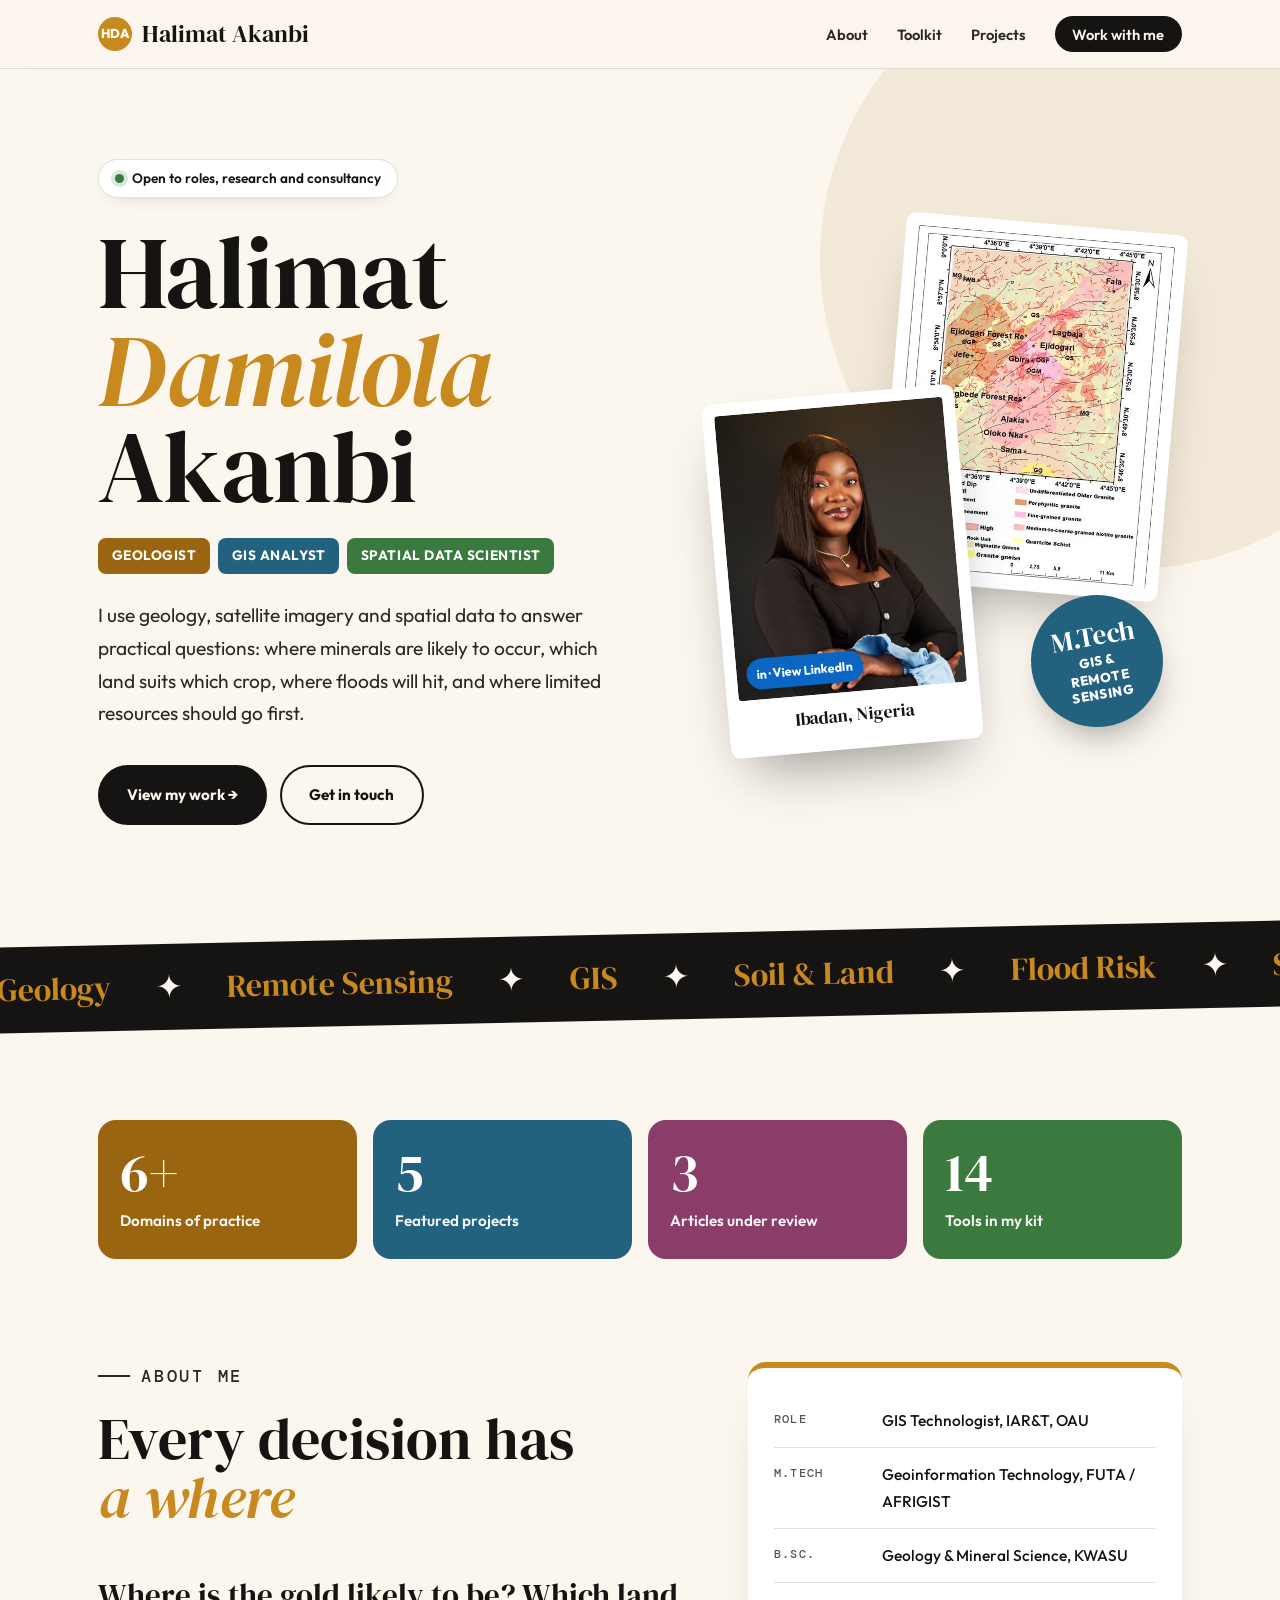
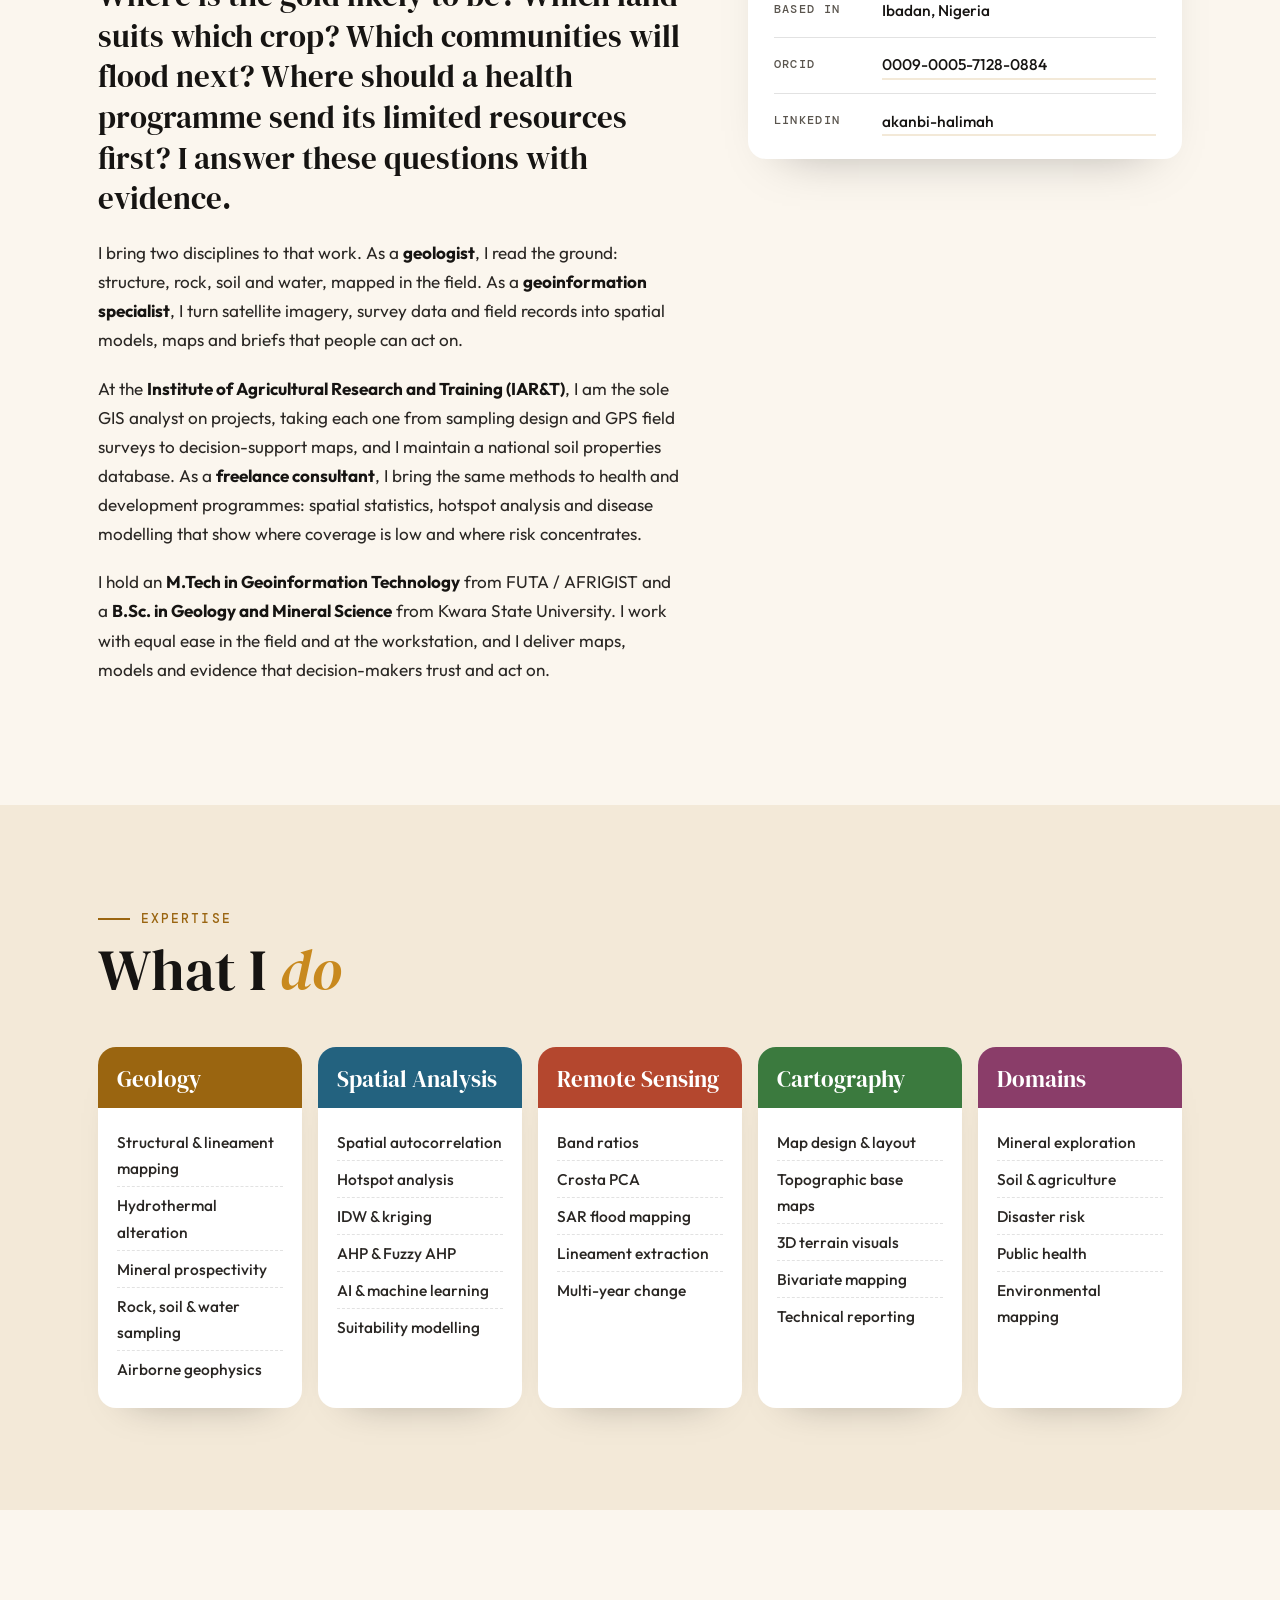
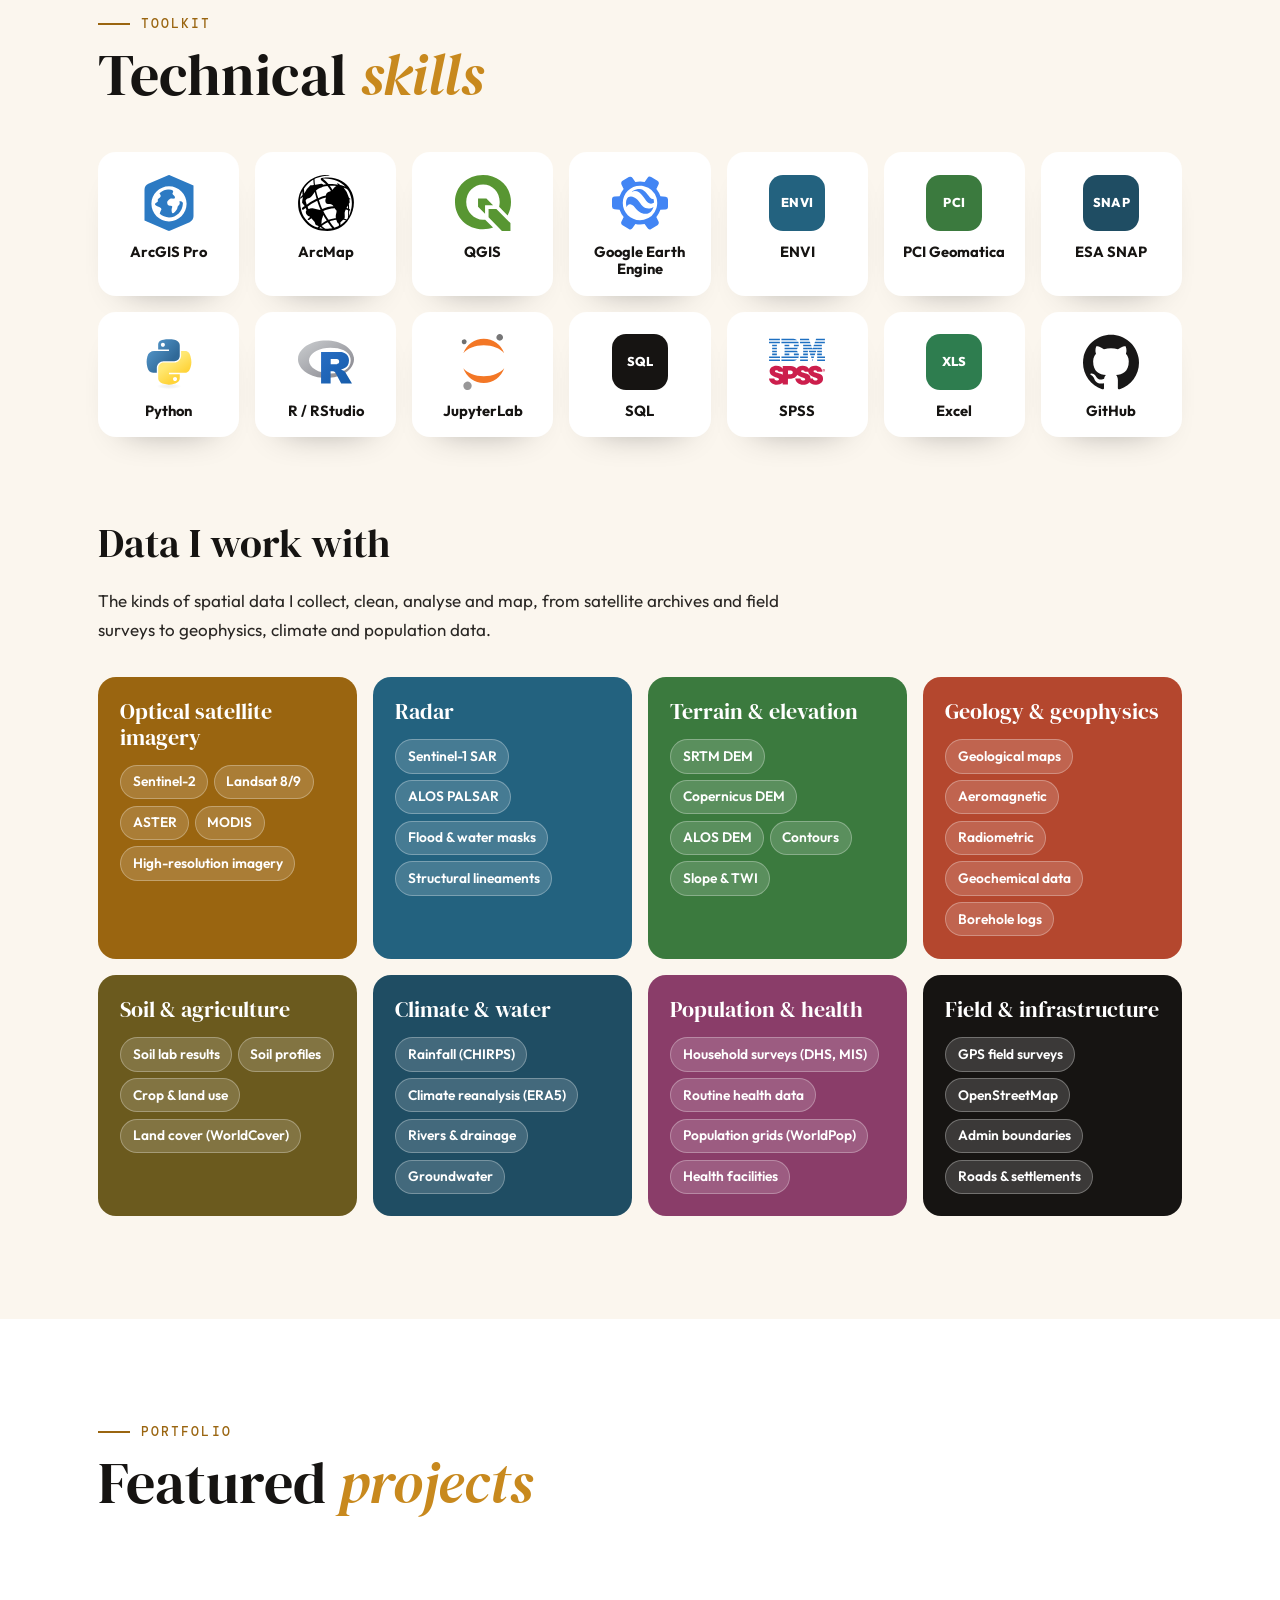
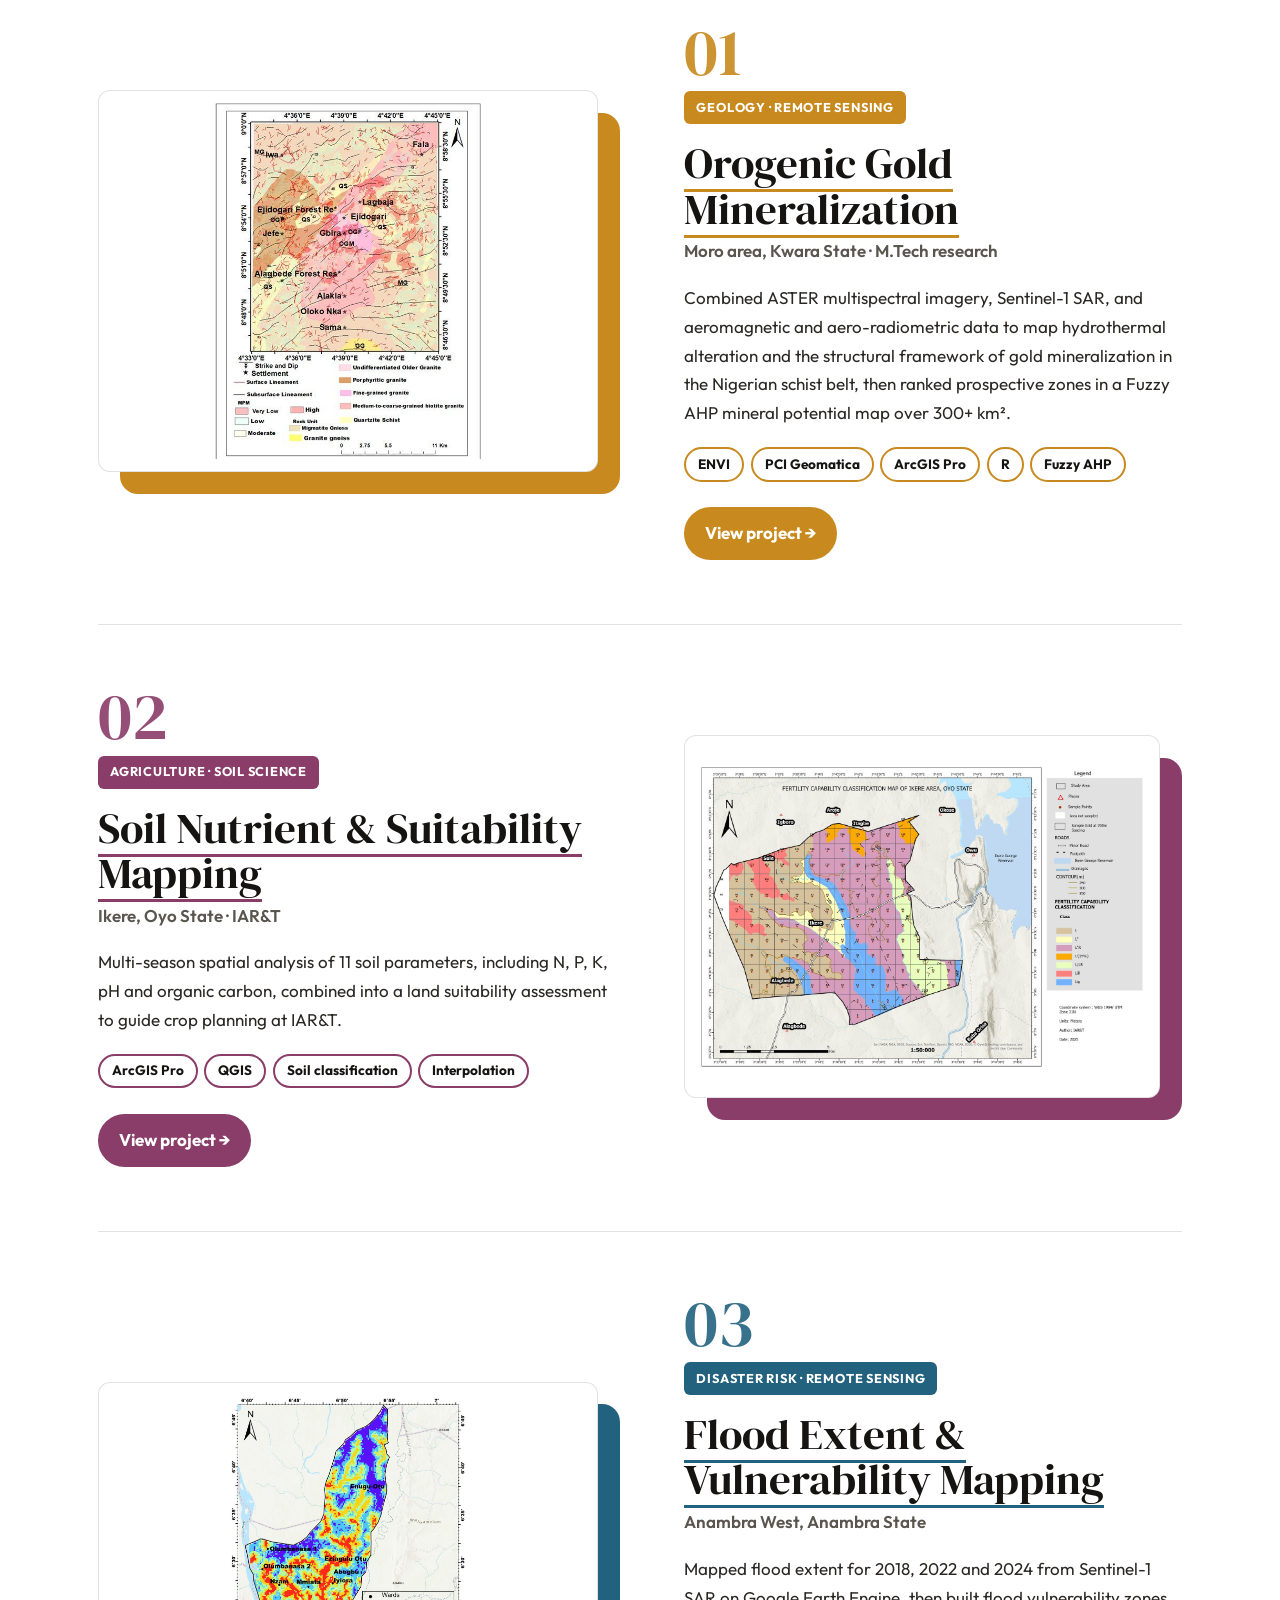
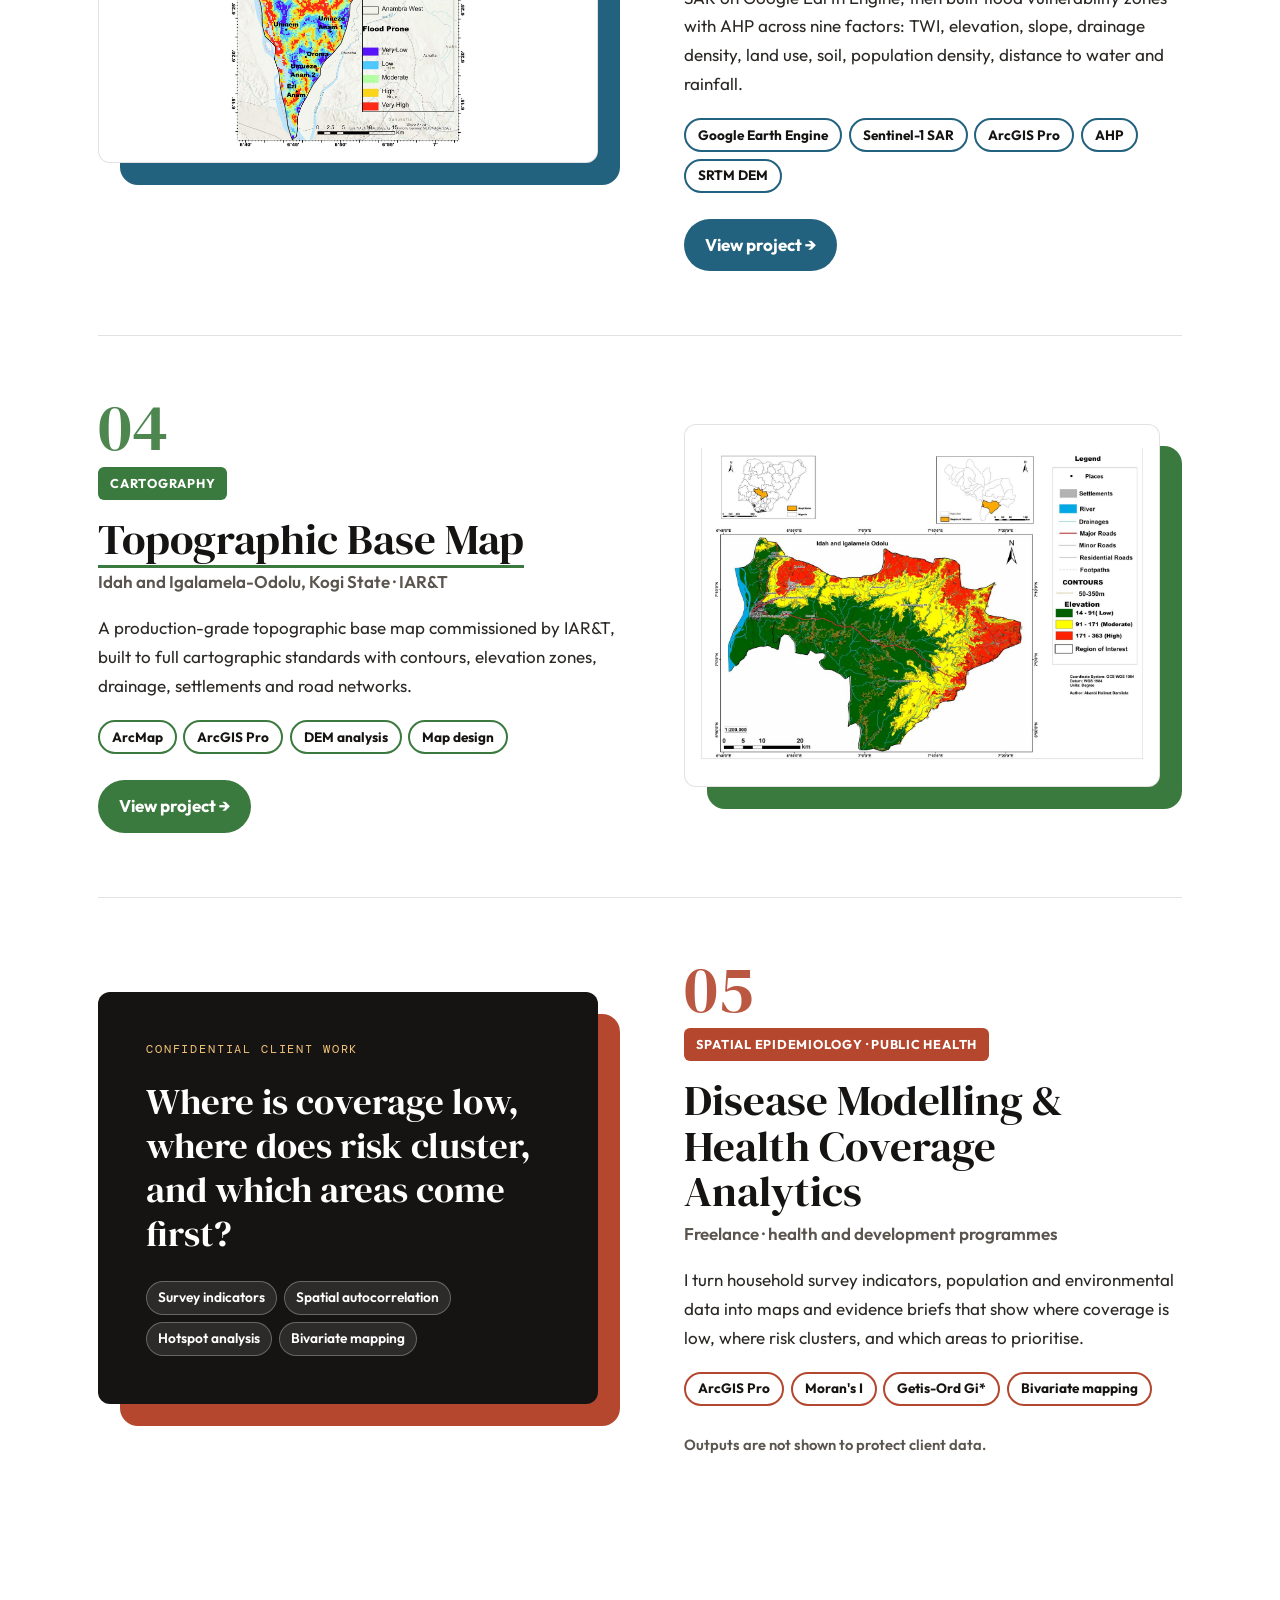
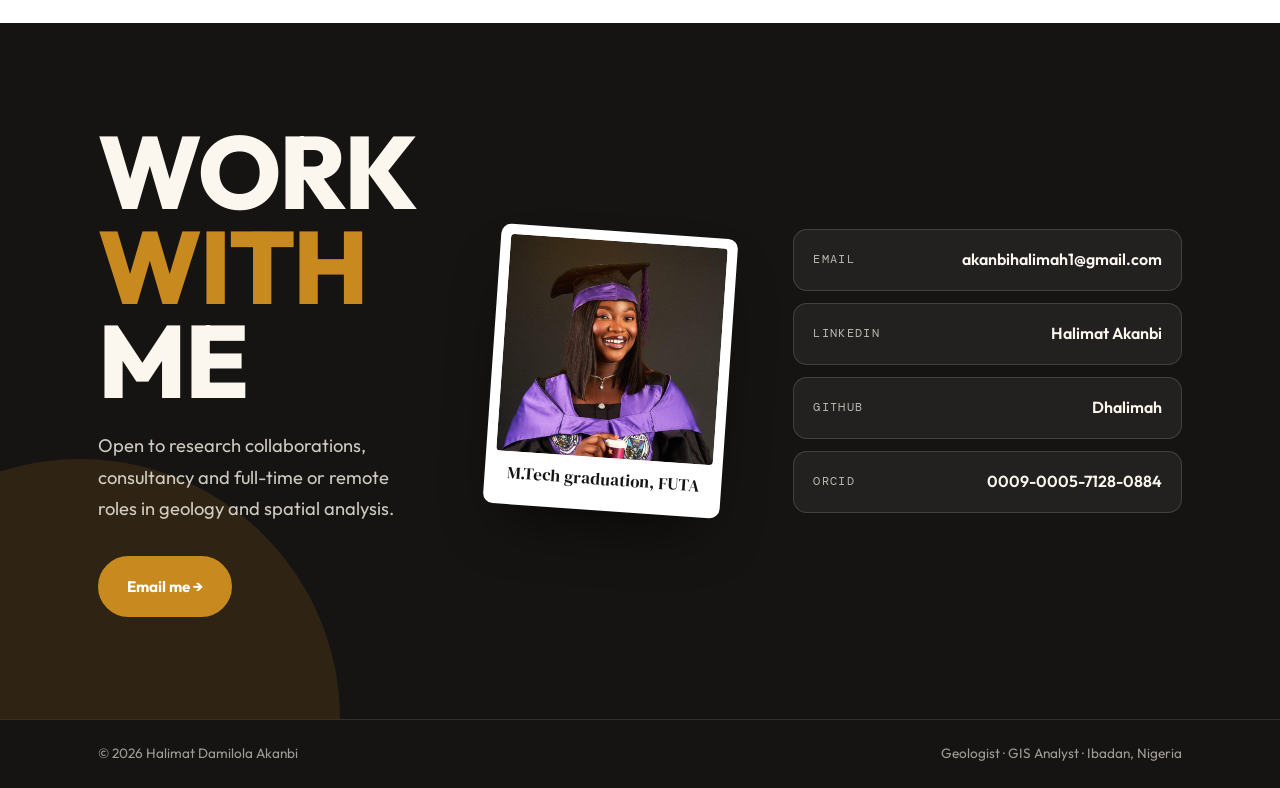
==== commit 2fcc8f45: "Reframe contact line, cleaner LinkedIn links" ====
--- a/index.html
+++ b/index.html
@@ -282,7 +282,7 @@
       <div class="collage">
         <div class="card-map" aria-hidden="true"><img src="thumb_gold.jpg" alt="" width="506" height="676"></div>
         <div class="card-photo">
-          <a class="ph" href="https://www.linkedin.com/in/akanbi-halimah" target="_blank" rel="noopener" title="View my LinkedIn profile"><img src="photo_halimat.jpg" alt="Halimat Damilola Akanbi, view LinkedIn profile" width="800" height="1000"><span class="li-tag">in · View LinkedIn</span></a>
+          <a class="ph" href="https://www.linkedin.com/in/akanbi-halimah/" target="_blank" rel="noopener noreferrer" title="View my LinkedIn profile"><img src="photo_halimat.jpg" alt="Halimat Damilola Akanbi, view LinkedIn profile" width="800" height="1000"><span class="li-tag">in · View LinkedIn</span></a>
           <p>Ibadan, Nigeria</p>
         </div>
         <div class="sticker" aria-hidden="true"><div><big>M.Tech</big>GIS &amp;<br>Remote Sensing</div></div>
@@ -322,7 +322,7 @@
         <li><span>B.Sc.</span>Geology &amp; Mineral Science, KWASU</li>
         <li><span>Based in</span>Ibadan, Nigeria</li>
         <li><span>ORCID</span><a href="https://orcid.org/0009-0005-7128-0884" target="_blank" rel="noopener">0009-0005-7128-0884</a></li>
-        <li><span>LinkedIn</span><a href="https://www.linkedin.com/in/akanbi-halimah" target="_blank" rel="noopener">akanbi-halimah</a></li>
+        <li><span>LinkedIn</span><a href="https://www.linkedin.com/in/akanbi-halimah/" target="_blank" rel="noopener noreferrer">akanbi-halimah</a></li>
       </ul>
     </div>
   </section>
@@ -457,13 +457,13 @@
     <div class="wrap contact-grid">
       <div class="reveal">
         <h2>Work<br><span>with</span> me</h2>
-        <p class="sub">Open to research collaborations, consultancy and full-time or remote roles in geology, GIS and spatial data.</p>
+        <p class="sub">Open to research collaborations, consultancy and full-time or remote roles in geology and spatial analysis.</p>
         <a href="mailto:akanbihalimah1@gmail.com" class="btn btn-solid" style="background:var(--ochre);border-color:var(--ochre);color:#fff">Email me →</a>
       </div>
-      <figure class="contact-photo reveal"><a href="https://www.linkedin.com/in/akanbi-halimah" target="_blank" rel="noopener" title="View my LinkedIn profile"><img src="photo_graduation.jpg" alt="Halimat Akanbi at her M.Tech graduation, FUTA, view LinkedIn profile" loading="lazy" width="720" height="720"></a><p>M.Tech graduation, FUTA</p></figure>
+      <figure class="contact-photo reveal"><a href="https://www.linkedin.com/in/akanbi-halimah/" target="_blank" rel="noopener noreferrer" title="View my LinkedIn profile"><img src="photo_graduation.jpg" alt="Halimat Akanbi at her M.Tech graduation, FUTA, view LinkedIn profile" loading="lazy" width="720" height="720"></a><p>M.Tech graduation, FUTA</p></figure>
       <ul class="contact-list reveal">
         <li><a href="mailto:akanbihalimah1@gmail.com"><small>Email</small><strong>akanbihalimah1@gmail.com</strong></a></li>
-        <li><a href="https://www.linkedin.com/in/akanbi-halimah" target="_blank" rel="noopener"><small>LinkedIn</small><strong>Halimat Akanbi</strong></a></li>
+        <li><a href="https://www.linkedin.com/in/akanbi-halimah/" target="_blank" rel="noopener noreferrer"><small>LinkedIn</small><strong>Halimat Akanbi</strong></a></li>
         <li><a href="https://github.com/Dhalimah" target="_blank" rel="noopener"><small>GitHub</small><strong>Dhalimah</strong></a></li>
         <li><a href="https://orcid.org/0009-0005-7128-0884" target="_blank" rel="noopener"><small>ORCID</small><strong>0009-0005-7128-0884</strong></a></li>
       </ul>
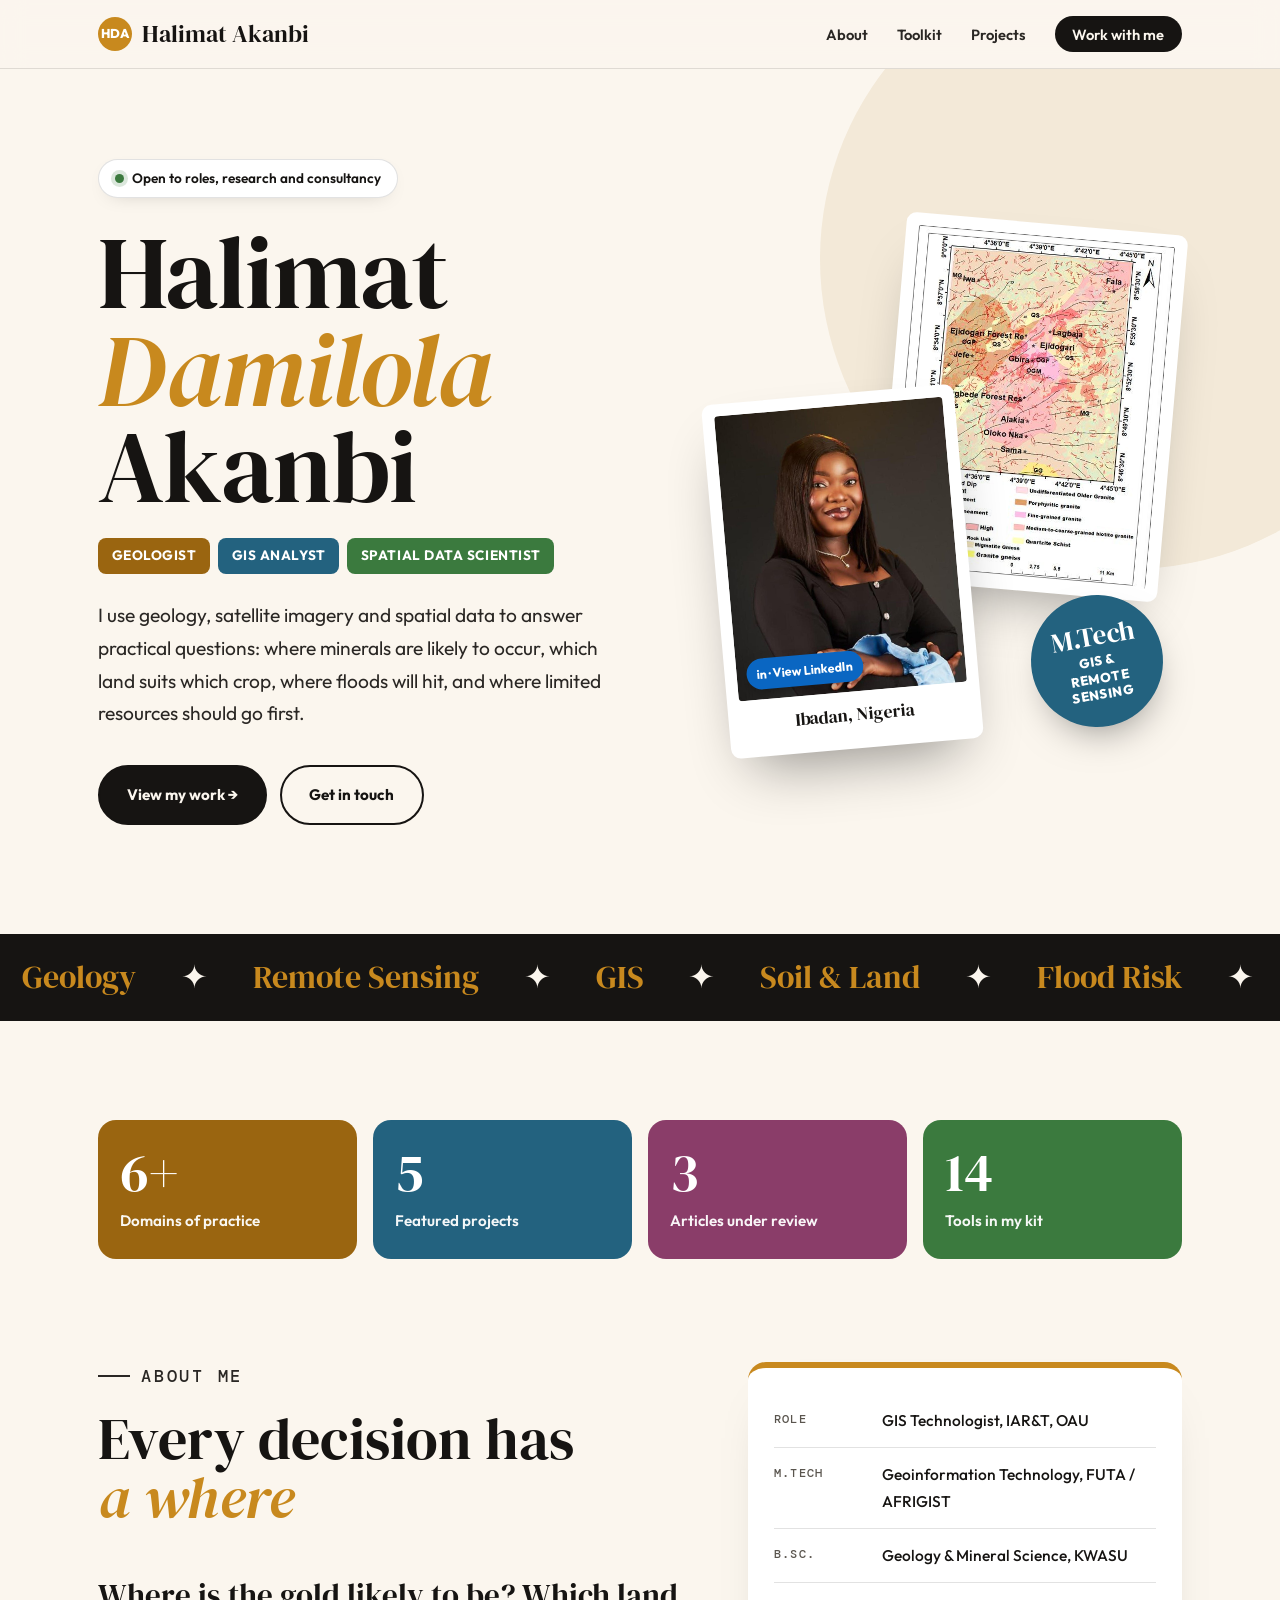
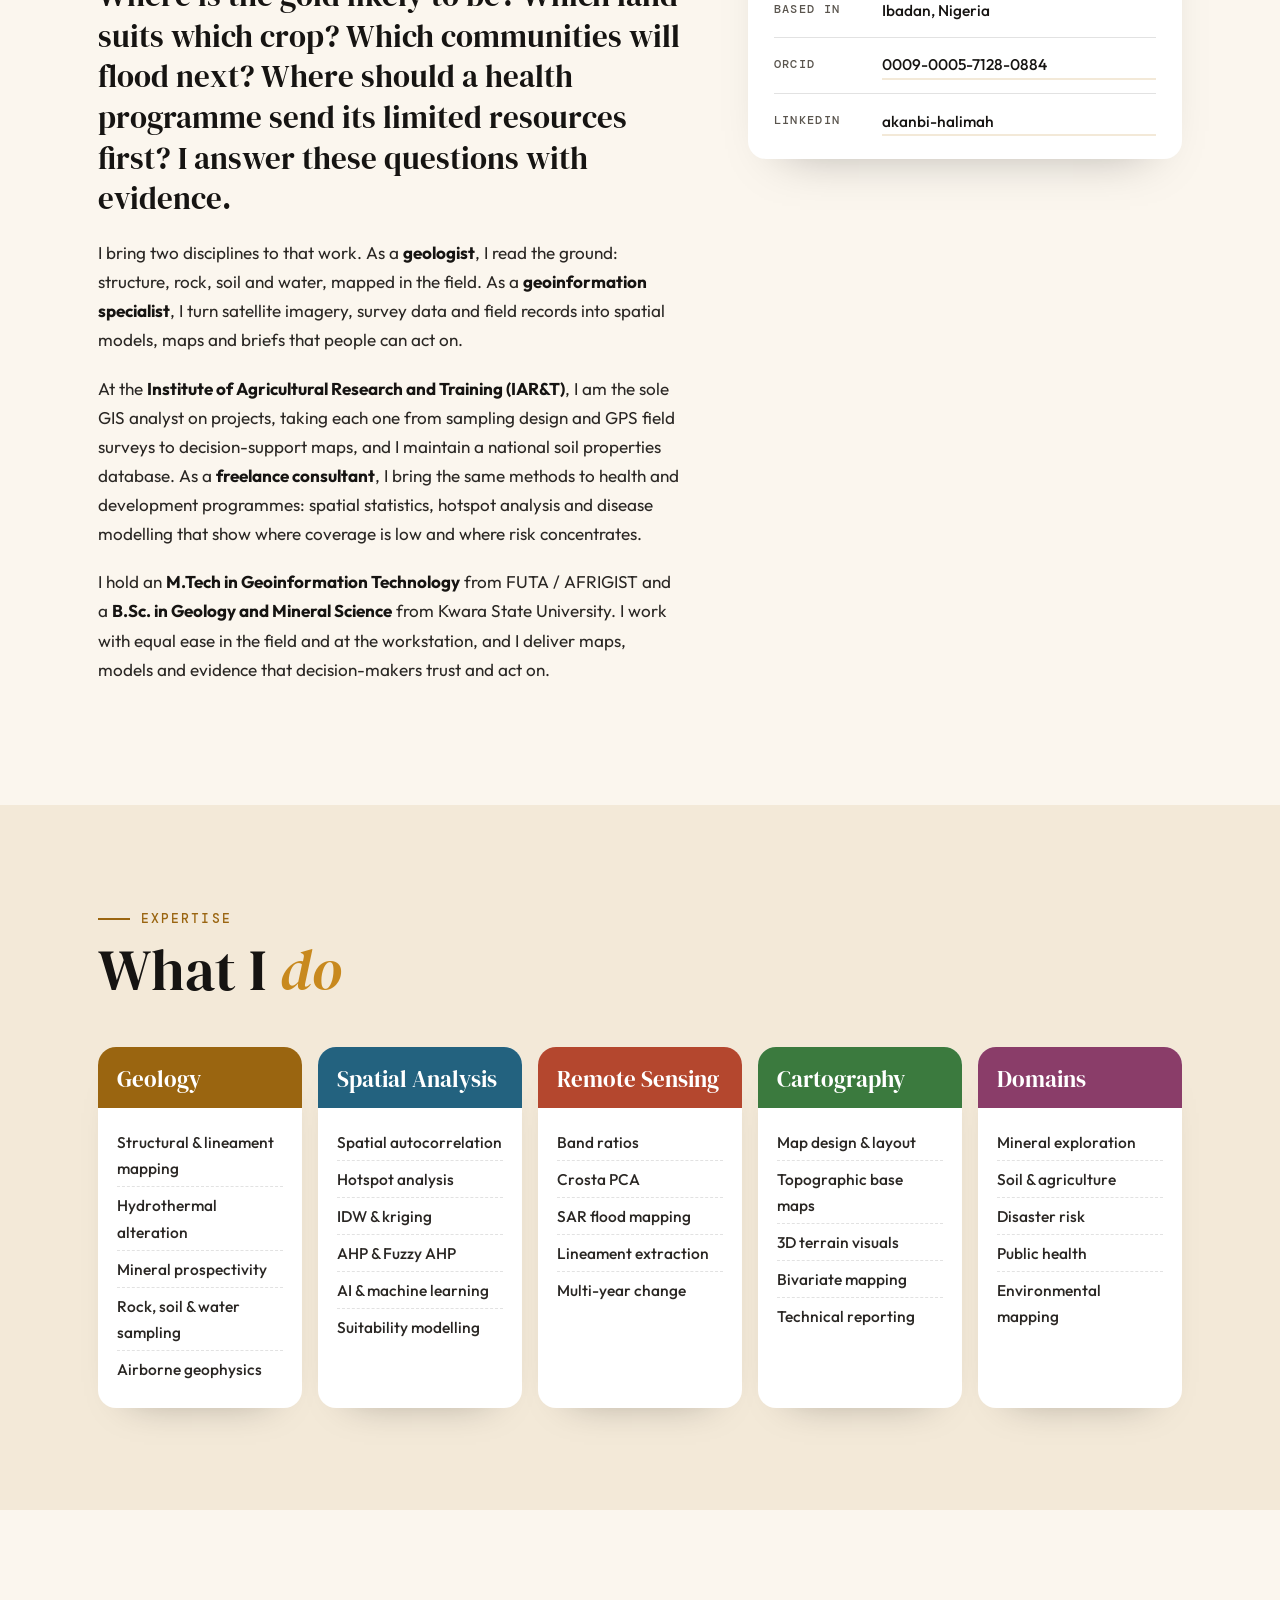
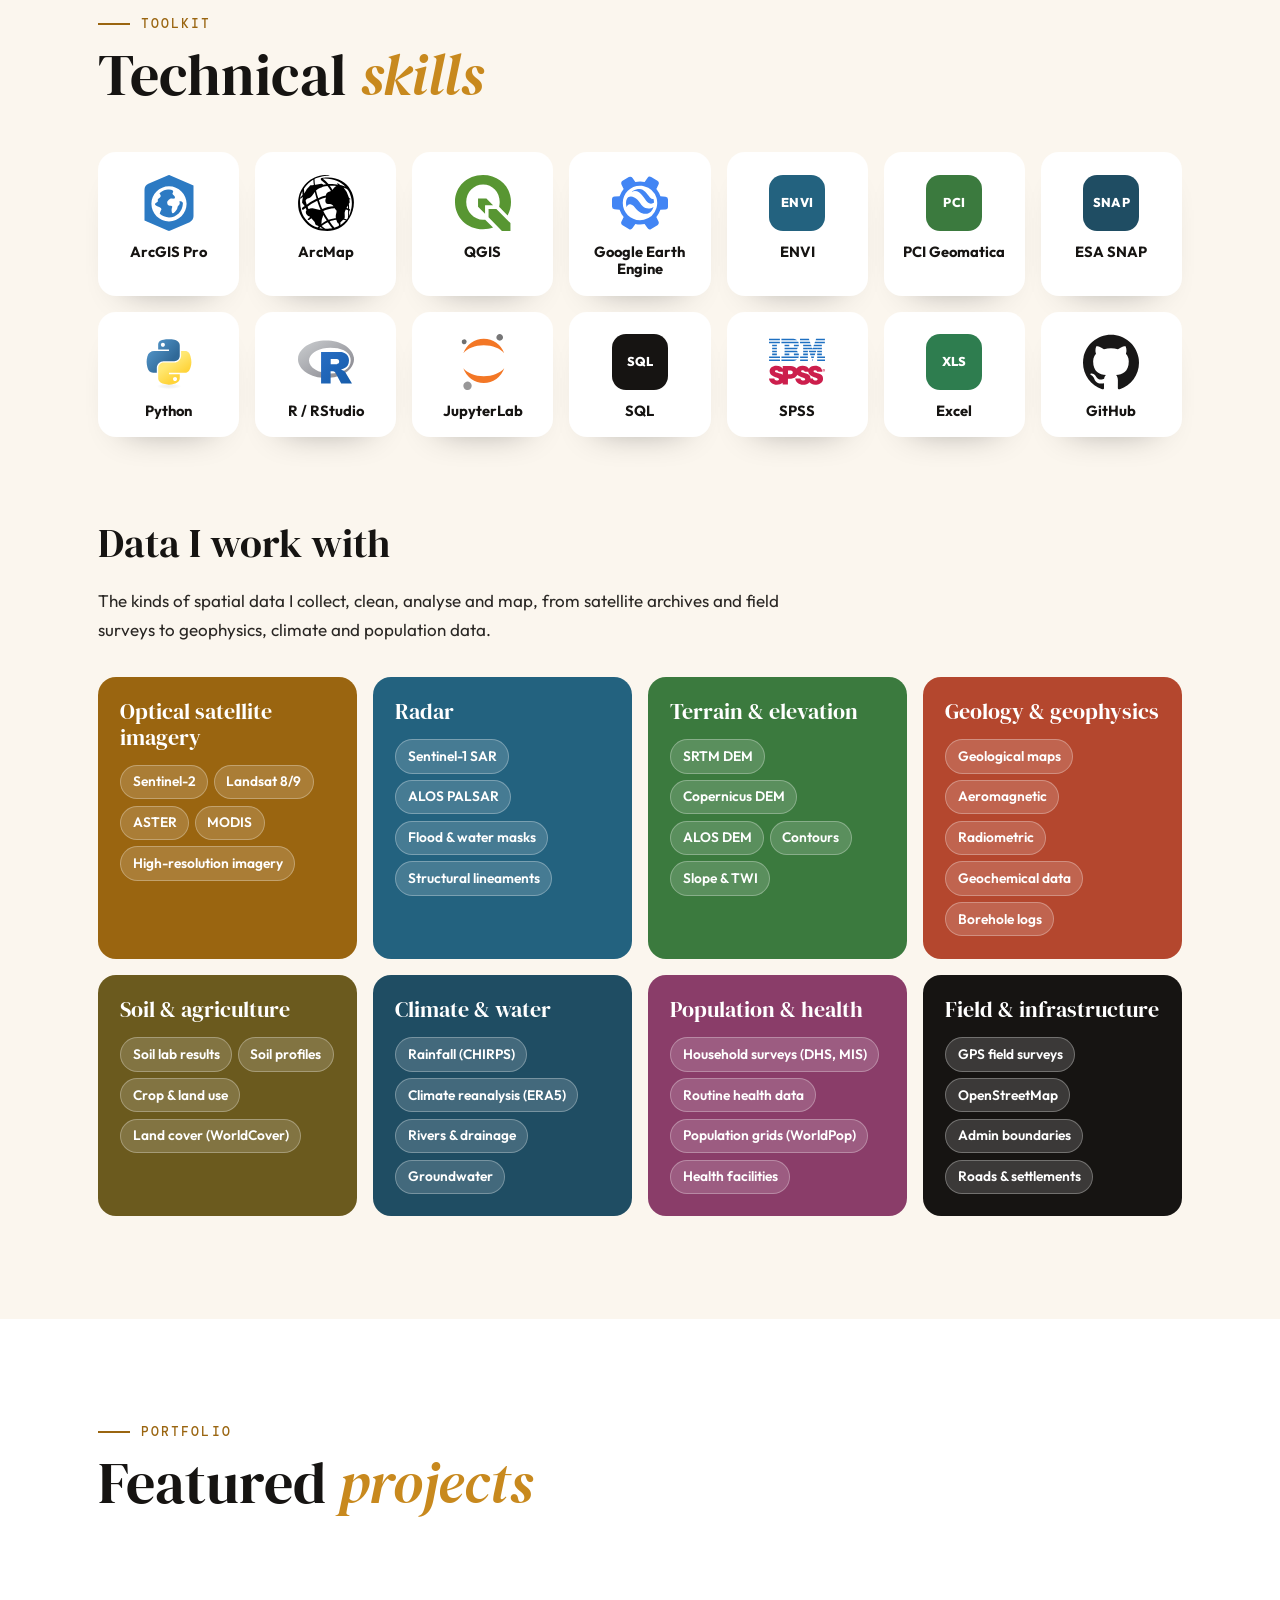
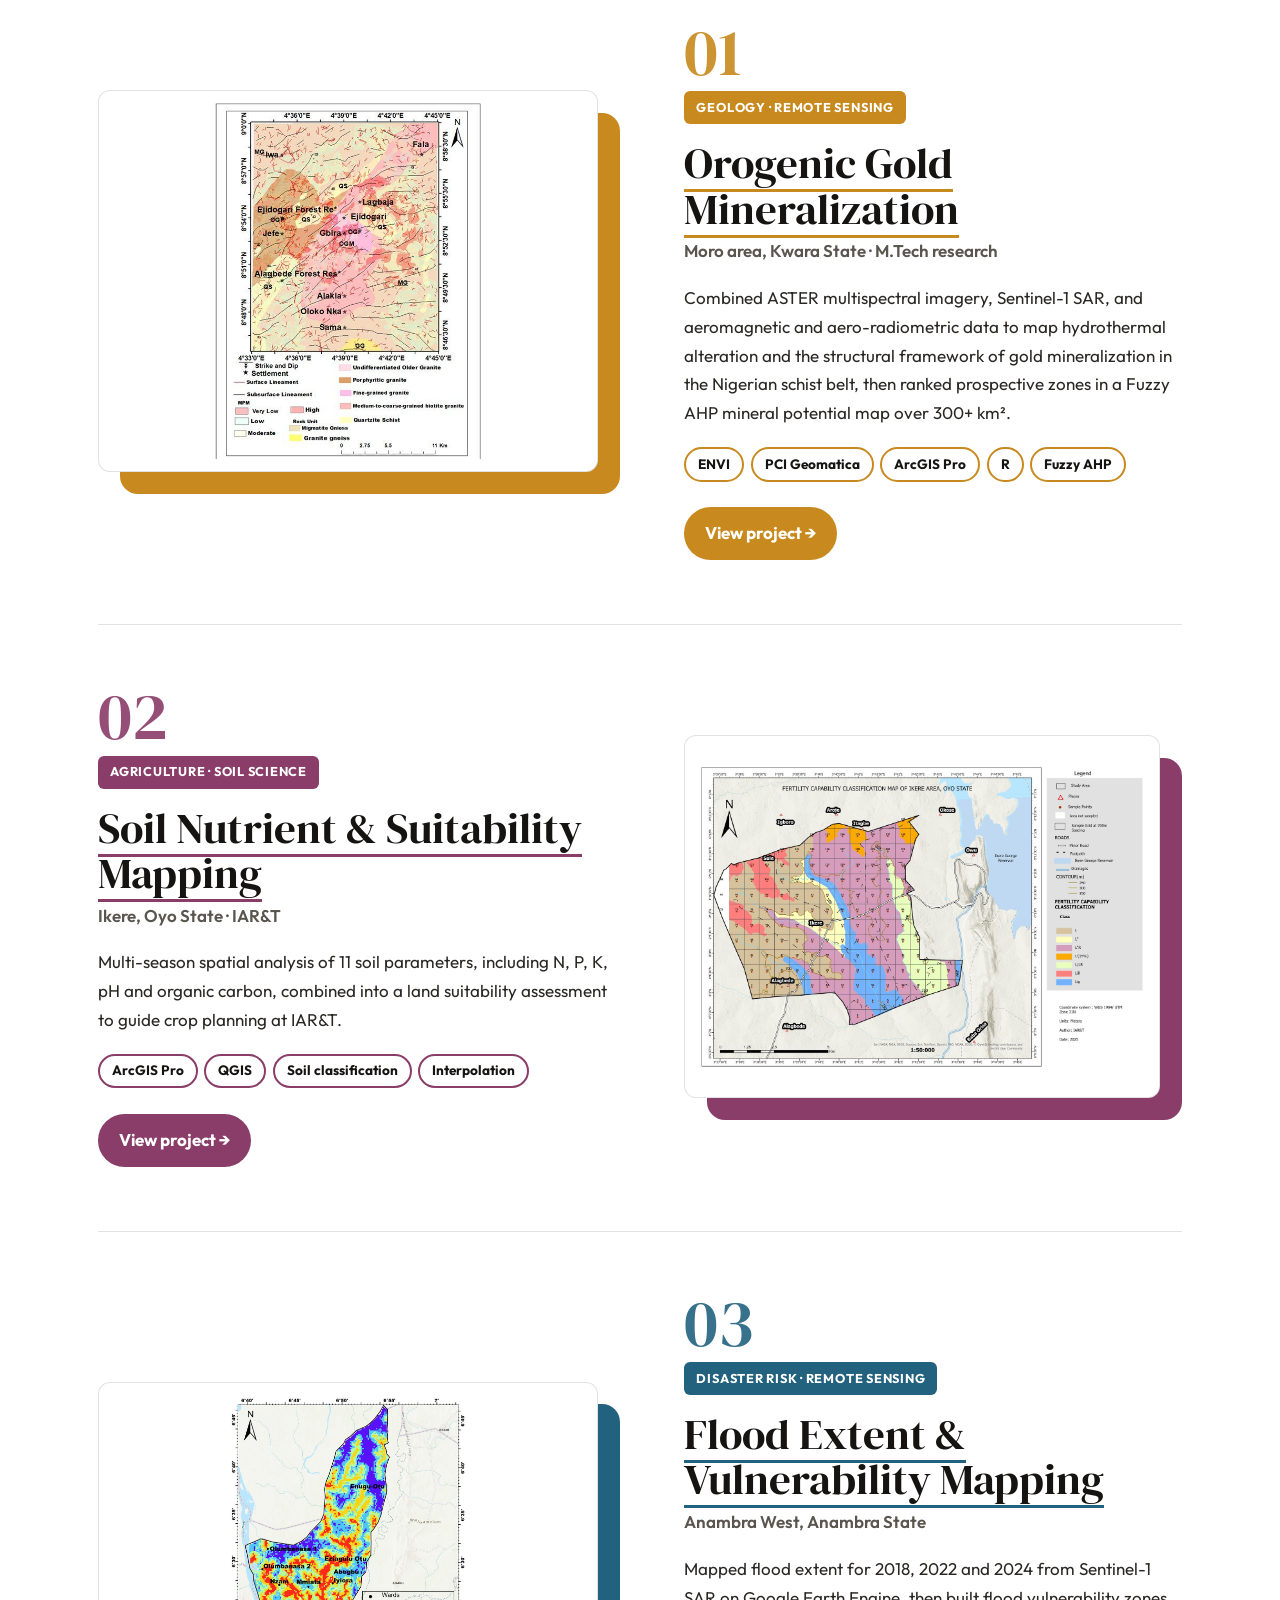
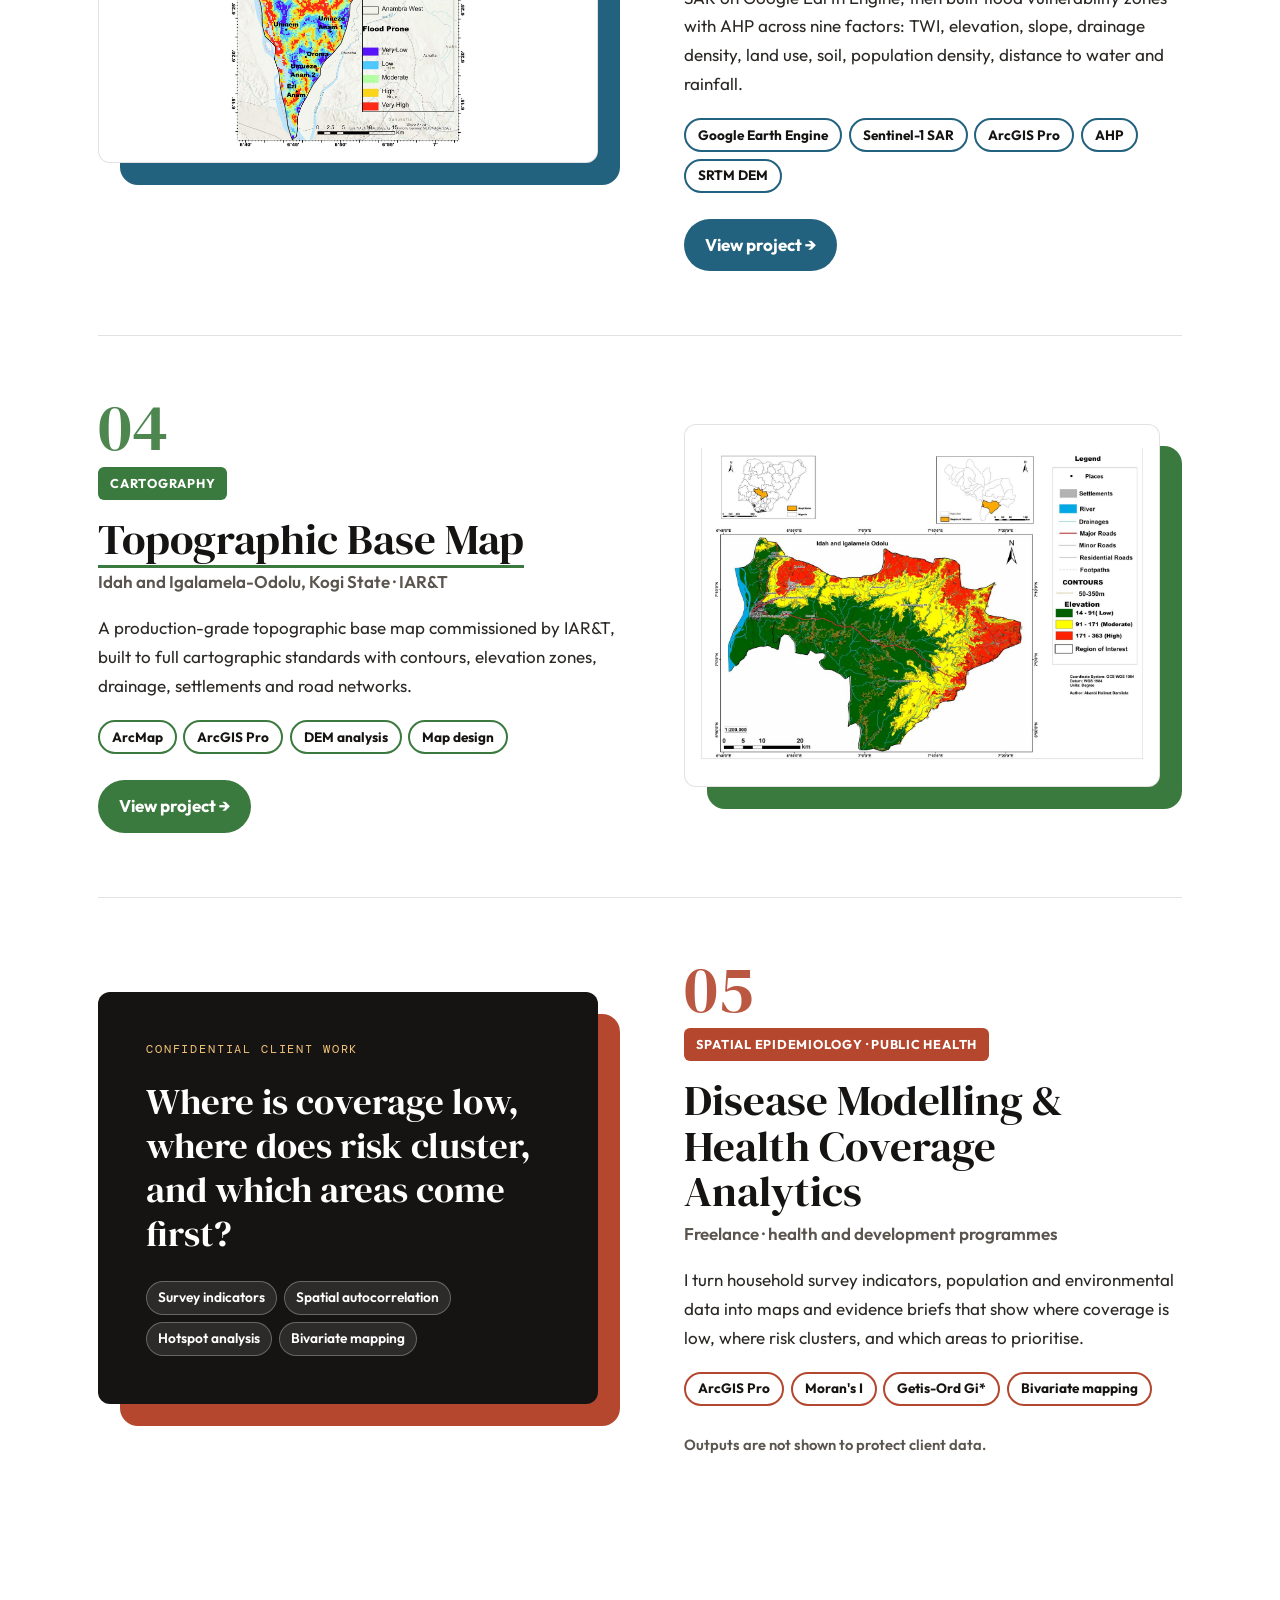
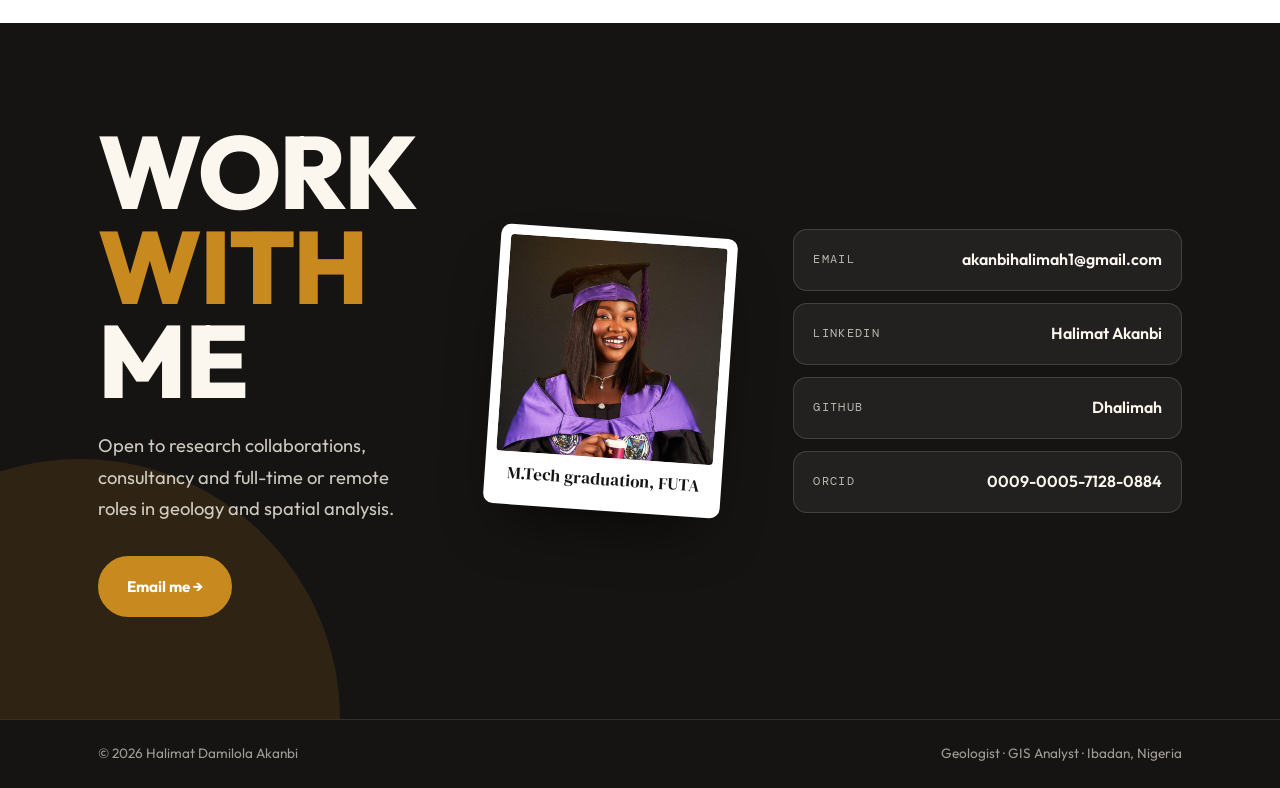
==== commit b9881363: "Straighten scrolling banner" ====
--- a/index.html
+++ b/index.html
@@ -94,7 +94,7 @@
 
     /* MARQUEE */
     .marquee-wrap { overflow: hidden; padding: 1.2rem 0; }
-    .marquee { background: var(--ink); color: var(--cream); overflow: hidden; padding: 1rem 0; transform: rotate(-1.2deg); margin: 0 -2vw; }
+    .marquee { background: var(--ink); color: var(--cream); overflow: hidden; padding: 1rem 0; }
     .marquee-track { display: flex; width: max-content; animation: slide 38s linear infinite; }
     .marquee-track span { font-family: var(--display); font-size: clamp(1.4rem, 2.6vw, 2rem); white-space: nowrap; padding: 0 1.4rem; }
     .marquee-track span:nth-child(odd) { color: var(--ochre); }
